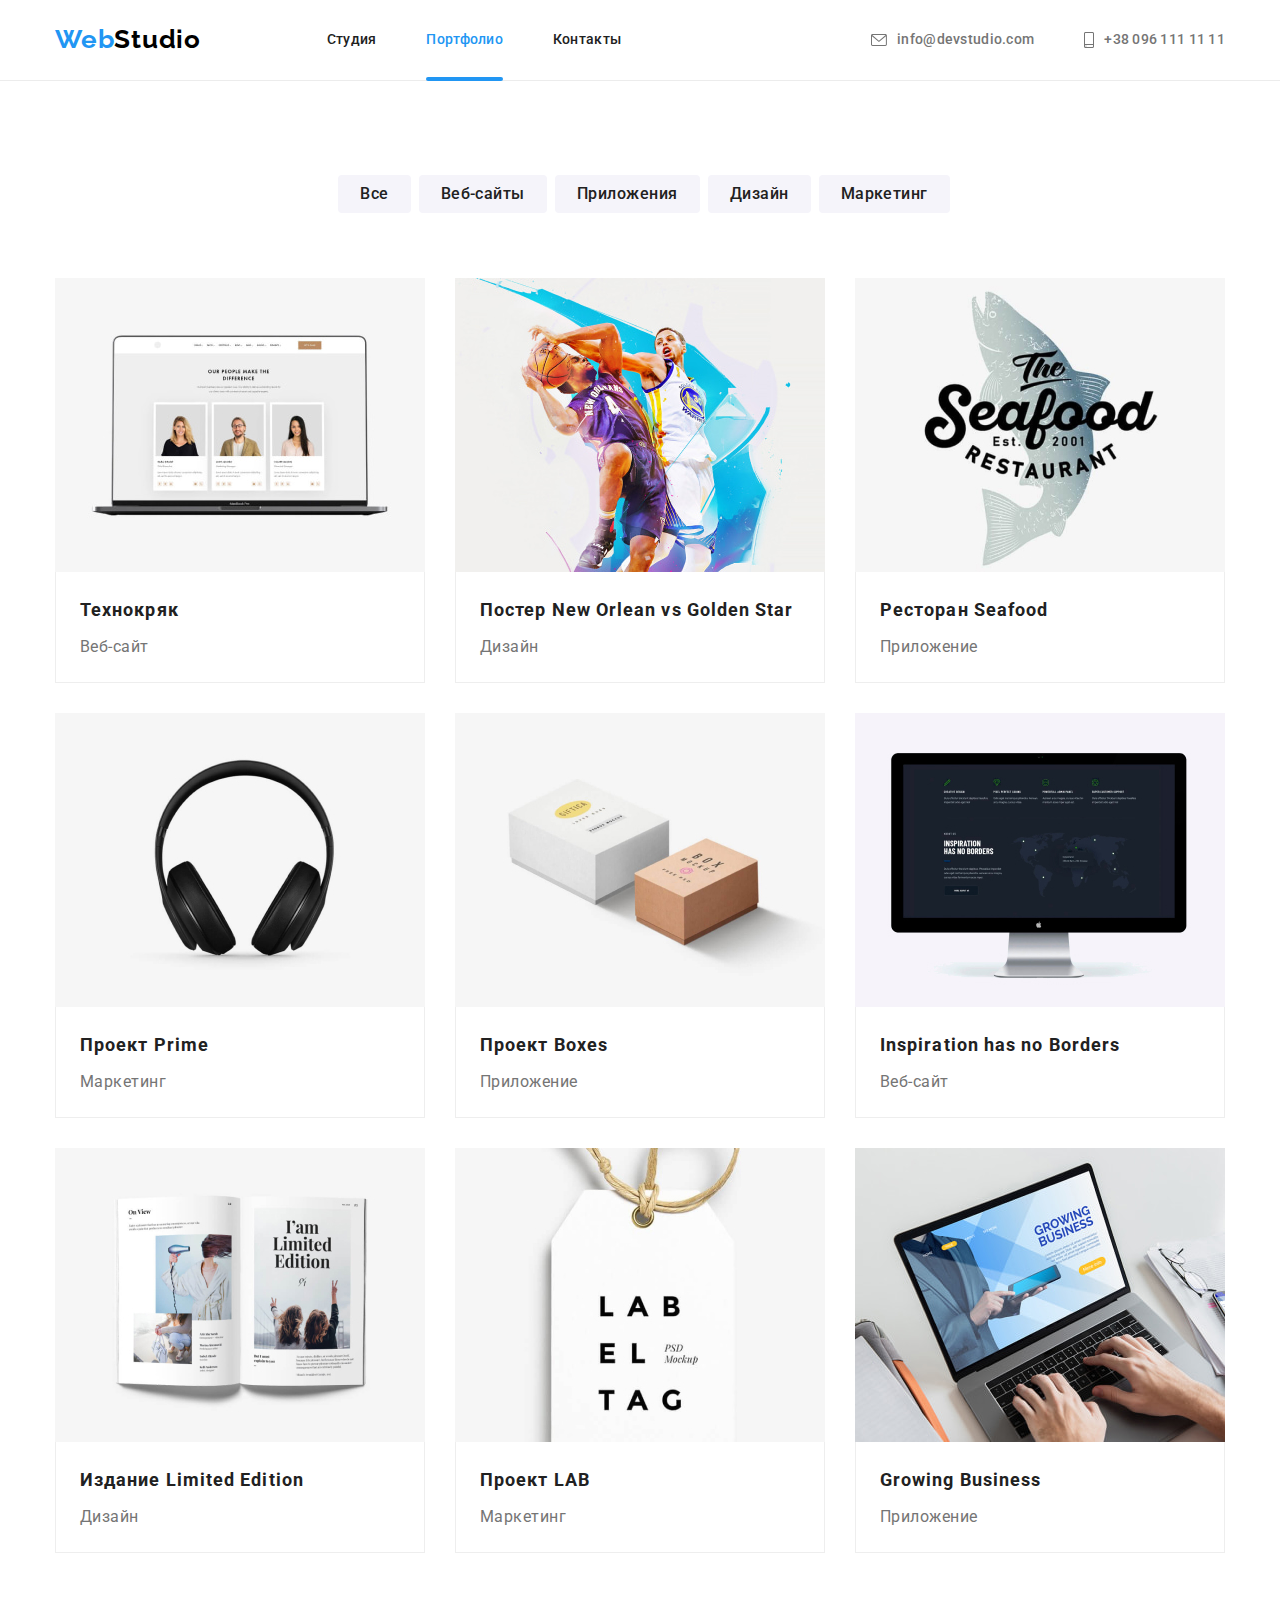
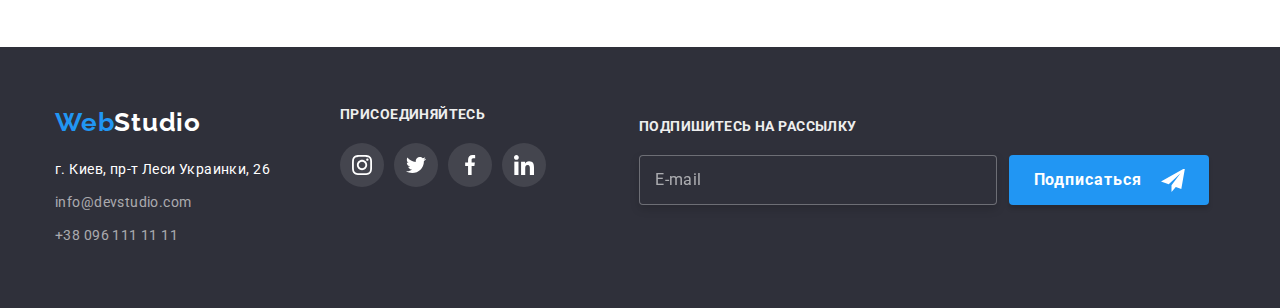
==== portfolio.html @ 9b008ce6 "header" ====
<!DOCTYPE html>
<html lang="ru">
<head>
    <meta charset="UTF-8">
    <meta http-equiv="X-UA-Compatible" content="IE=edge">
    <meta name="viewport" content="width=device-width, initial-scale=1.0">
    <title>Портфолио</title>
    <link href="https://fonts.googleapis.com/css2?family=Raleway:wght@700&family=Roboto:wght@400;500;700;900&display=swap" 
    rel="stylesheet">
    <link rel="stylesheet" href="https://cdnjs.cloudflare.com/ajax/libs/modern-normalize/1.1.0/modern-normalize.min.css">
    <link rel="stylesheet" href="./sass/main.min.css">
</head>
<body>
                                <!-- навигация -->

    <header class="header">
        <div class="container header__container">
            <a href="#" class="logo logo--header"><span class="logo__web">Web</span>Studio</a>
            <div class="menu-mobile-container" id="menu-mobile" data-menu>    
                <nav>
                    <ul class="nav">
                        <li class="nav__item"><a class="nav__link" href="index.html" >Студия</a></li>
                        <li class="nav__item"><a class="nav__link nav__link--current" href="portfolio.html" >Портфолио</a></li>
                        <li class="nav__item"><a class="nav__link" href="#" >Контакты</a></li>
                    </ul>
                </nav>
                <ul class="contacts">
                    <li class="contacts__item">
                        <a class="contacts__link menu-tel" href="tel:+380961111111">
                        <svg class="contacts__icon" width=10px height="16px">
                            <use href="./images/icons/icons.svg#icon-phone">
                            </use>
                        </svg>
                        +38 096 111 11 11</a></li>

                    <li class="contacts__item">
                        <a class="contacts__link menu-email" href="mailto:info@devstudio.com">
                            <svg class="contacts__icon" width=16px height="12px">
                                <use href="./images/icons/icons.svg#icon-mail">
                                </use>
                            </svg>
                            info@devstudio.com 
                        </a></li>
                </ul>
                <ul class="soc-mobile">
                    <li class="soc-mobile_item"> <a class="soc-mobile_link" href="#">Instagram</a> </li>
                    <li class="soc-mobile_item"> <a class="soc-mobile_link" href="#">Twitter</a> </li>
                    <li class="soc-mobile_item"> <a class="soc-mobile_link" href="#">Facebook</a> </li>
                    <li class="soc-mobile_item"> <a class="soc-mobile_link" href="#">LinkedIn</a> </li>
                </ul>
                
                
                
            </div>

                <button class="btn-menu-mobile" 
                    type="button"
                    aria-controls="menu-mobile"
                    aria-expanded="false"  
                    data-menu-button>

                    <svg width="40px" height="40px" 
                    aria-label="Переключатель мобильного меню"
                    >
                        <use class="icon-menu-mobile" href="./images/icons/icons.svg#icon-menu-mobile"></use>
                        <use class="icon-close-mobile" href="./images/icons/icons.svg#icon-close-mobile"></use>

                    </svg>
                </button>
        </div>
    </header>
                                                        
    <main>
                            <!-- Кнопки фильтра -->

        <section class="section section--gallery">
            <div class="container order__container">
                <h1 class="visually-hidden">Фильтр</h1>
                <ul class="filtr">
                    <li class="filtr__item"><button type="button" class="filtr__btn">Все</button></li>
                    <li class="filtr__item"><button type="button" class="filtr__btn">Веб-сайты</button></li>
                    <li class="filtr__item"><button type="button" class="filtr__btn">Приложения</button></li>
                    <li class="filtr__item"><button type="button" class="filtr__btn">Дизайн</button></li>
                    <li class="filtr__item"><button type="button" class="filtr__btn">Маркетинг</button></li>
                </ul>

                            <!-- Секция Портфолио -->

                <ul class="gallery">
                    <li class="gallery__item">

                        <a href="#" class="gallery__link">
                        <div class="gallery__overlay">
                            <p class="overlay__text" >Ресурс предлагает комплексные предложения с разным уровнем функционала и сервисов. Все это позволит посетителю получить исчерпывающие сведения о компании или частном лице.</p>

                            <img  class="img" src="./images/portfolio/imgp1.jpg" alt="Экран ноутбука" 
                                width="370" 
                                height="300">
                        </div>

                            <div class="gallery__border">
                                <h2 class="gallery__title">Технокряк</h2> 
                                <p class="gallery__text">Веб-сайт</p>
                            </div>
                        </a>
                    </li>
                    <li class="gallery__item">

                        <a href="#" class="gallery__link">
                        <div class="gallery__overlay">
                            <p class="overlay__text">Ресурс предлагает комплексные предложения с разным уровнем функционала и сервисов. Все это позволит посетителю получить исчерпывающие сведения о компании или частном лице.</p>
                            <img class="img" src="./images/portfolio/imgp2.jpg" alt="Баскетболисты" 
                                width="370" 
                                height="300">
                        </div>

                            <div class="gallery__border">
                                <h2 class="gallery__title">Постер New Orlean vs Golden Star</h2> 
                                <p class="gallery__text">Дизайн</p>
                            </div>
                        </a>
                    </li>
                    <li class="gallery__item">

                        <a href="#" class="gallery__link">
                        <div class="gallery__overlay">
                            <p class="overlay__text">Ресурс предлагает комплексные предложения с разным уровнем функционала и сервисов. Все это позволит посетителю получить исчерпывающие сведения о компании или частном лице.</p>

                            <img class="img" src="./images/portfolio/imgp3.jpg" alt="Логотип ресторана Seafood" 
                                width="370" 
                                height="300">
                        </div>

                            <div class="gallery__border">
                                <h2 class="gallery__title">Ресторан Seafood</h2> 
                                <p class="gallery__text">Приложение</p>
                            </div>
                        </a>
                    </li>
                    <li class="gallery__item">

                        <a href="#" class="gallery__link">
                        <div class="gallery__overlay">
                            <p class="overlay__text">Ресурс предлагает комплексные предложения с разным уровнем функционала и сервисов. Все это позволит посетителю получить исчерпывающие сведения о компании или частном лице.</p>

                            <img class="img" src="./images/portfolio/imgp4.jpg" alt="Безпроводные наушники"
                                width="370" 
                                height="300">
                        </div>

                            <div class="gallery__border">
                                <h2 class="gallery__title">Проект Prime</h2> 
                                <p class="gallery__text">Маркетинг</p>
                            </div>
                        </a>
                    </li>
                    <li class="gallery__item">

                        <a href="#" class="gallery__link">
                        <div class="gallery__overlay">
                            <p class="overlay__text">Ресурс предлагает комплексные предложения с разным уровнем функционала и сервисов. Все это позволит посетителю получить исчерпывающие сведения о компании или частном лице.</p>

                            <img class="img" src="./images/portfolio/imgp5.jpg" alt="Две коробки" 
                                width="370" 
                                height="300">
                        </div>

                            <div class="gallery__border">
                                <h2 class="gallery__title">Проект Boxes</h2> 
                                <p class="gallery__text">Приложение</p>
                            </div>
                        </a>
                    </li>
                    <li class="gallery__item">                        

                        <a href="#" class="gallery__link">
                        <div class="gallery__overlay">
                            <p class="overlay__text">Ресурс предлагает комплексные предложения с разным уровнем функционала и сервисов. Все это позволит посетителю получить исчерпывающие сведения о компании или частном лице.</p>

                            <img class="img" src="./images/portfolio/imgp6.jpg" alt="Екран компьютера"
                                width="370"
                                height="300">
                        </div>

                            <div class="gallery__border">
                                <h2 class="gallery__title">Inspiration has no Borders</h2> 
                                <p class="gallery__text">Веб-сайт</p>
                            </div>
                        </a>
                    </li>
                    <li class="gallery__item">

                        <a href="#" class="gallery__link">
                        <div class="gallery__overlay">
                            <p class="overlay__text">Ресурс предлагает комплексные предложения с разным уровнем функционала и сервисов. Все это позволит посетителю получить исчерпывающие сведения о компании или частном лице.</p>

                            <img class="img" src="./images/portfolio/imgp7.jpg" alt="Развернутая книга" 
                                width="370" 
                                height="300">
                        </div>

                            <div class="gallery__border">
                                <h2 class="gallery__title">Издание Limited Edition</h2> 
                                <p class="gallery__text">Дизайн</p>
                            </div>
                        </a>
                    </li>
                    <li class="gallery__item">

                        <a href="#" class="gallery__link">
                        <div class="gallery__overlay">
                            <p class="overlay__text">Ресурс предлагает комплексные предложения с разным уровнем функционала и сервисов. Все это позволит посетителю получить исчерпывающие сведения о компании или частном лице.</p>

                            <img class="img" src="./images/portfolio/imgp8.jpg" alt="Бирка Labletag" 
                                width="370" 
                                height="300">
                            </div>
                       
                            <div class="gallery__border">
                                <h2 class="gallery__title">Проект LAB</h2> 
                                <p class="gallery__text">Маркетинг</p>
                            </div>
                        </a>
                    </li>
                    <li class="gallery__item">

                        <a href="#" class="gallery__link">
                        <div class="gallery__overlay">
                            <p class="overlay__text">Ресурс предлагает комплексные предложения с разным уровнем функционала и сервисов. Все это позволит посетителю получить исчерпывающие сведения о компании или частном лице.</p>

                            <img class="img" src="./images/portfolio/imgp9.jpg" alt="Открытый Ноутбук" 
                                width="370" 
                                height="300">
                        </div>

                            <div class="gallery__border">
                                <h2 class="gallery__title">Growing Business</h2> 
                                <p class="gallery__text">Приложение</p>
                            </div>
                        </a>
                    </li>
                </ul>
            </div>
        </section>
    </main>
                                <!-- Подвал, футер -->
    <footer class="footer">
        <div class="container footer-container">
            <div class="footer__tablet">
                <div class="footer__address">
                    <a class="logo logo--foot" href="#" target="_blank" rel="noopener noreferrer"><span class="logo__web">Web</span>Studio</a>
                        <address class="address">
                            <ul class="address__list">
                                <li class="address__item"><a class="address__map" 
                                    href="https://goo.gl/maps/UUaV6C99xNGQSZhZA" 
                                    target="_blank" 
                                    rel="noopener noreferrer">г. Киев, пр-т Леси Украинки, 26</a></li>
                                <li class="address__item"><a class="address__contacts" href="mailto:info@devstudio.com">info@devstudio.com</a></li>
                                <li class="address__item"><a class="address__contacts" href="tel:+380961111111">+38 096 111 11 11</a></li>
                            </ul>        
                        </address>
                </div>
                <div class="footer__social">
                    <h3 class="social-title">Присоединяйтесь</h3>
                    <ul class="social">
                        <li class="social__item">
                            <a href="" class="social__link social__link--footer">
                                <svg class="social__icon" width="20px" height="20px">
                                    <use href="./images/icons/icons.svg#icon-instagram">  </use>
                                </svg>
                            </a>
                        </li>
                        <li class="social__item">
                            <a href="" class="social__link social__link--footer">
                                <svg class="social__icon" width="20px" height="20px" >
                                    <use href="./images/icons/icons.svg#icon-twitter">  </use>
                                </svg>
                            </a>
                        </li>       
                        <li class="social__item">
                            <a href="" class="social__link social__link--footer">
                                <svg class="social__icon" width="20px" height="20px">
                                    <use href="./images/icons/icons.svg#icon-facebook">  </use>
                                </svg>
                            </a>
                        </li>       
                        <li class="social__item">
                            <a href="" class="social__link social__link--footer">
                                <svg class="social__icon" width="20px" height="20px">
                                    <use href="./images/icons/icons.svg#icon-linkedin">  </use>
                                </svg>
                            </a>
                        </li>       
                    </ul>

                </div>

            </div>
            <div class="footer__subscribe" >
            <h3 class="sb-social social-title">Подпишитесь на рассылку</h3>
            <form name="subscribe" action="#" autocomplete="off">

                <div class="subscribe">

                        <input class="subscribe__input" type="email" name="contact-email" placeholder="E-mail">

                        <button class="button subscribe__button" type="submit" > Подписаться
                            <svg class="icon-send" width="24px" height="24px">
                            <use href="./images/icons/icons.svg#icon-send" ></use>
                        </svg>

                        </button>
                    </div>
            </form>

            </div> 

        </div>
    </footer>
    <script src="./js/mobile-menu.js"></script> 

                                                                                                                                                        

</body>
</html>
---- sass/main.min.css ----
body{background-color:#fff;color:#757575;font-family:"Roboto",sans-serif}.container{margin-left:auto;margin-right:auto;padding-left:15px;padding-right:15px}@media screen and (min-width: 480px){.container{width:480px}}@media screen and (min-width: 768px){.container{width:768px}}@media screen and (min-width: 1200px){.container{width:1200px}}.section{padding:94px 0}.section--no-padding-top{padding-top:0}@media screen and (max-width: 1200px){.section--no-padding-top{display:none}}.section--team-background{background-color:#f5f4fa;padding:60px 0}.section--clients{padding:60px 0}@media screen and (min-width: 1200px){.section--clients{padding:94px 0}}.section--gallery{padding:60px 0}@media screen and (min-width: 1200px){.section--gallery{padding:94px 0}}ul{list-style:none;margin:0;padding:0}h1,h2,h3,p{padding:0;margin:0}img{display:block;width:100%;height:auto}.section__title{font-weight:700;font-size:36px;line-height:1.17;text-align:center;letter-spacing:.03em;color:#212121;margin-bottom:50px}.visually-hidden{position:absolute;width:1px;height:1px;margin:-1px;border:0;padding:0;white-space:nowrap;-webkit-clip-path:inset(100%);clip-path:inset(100%);clip:rect(0 0 0 0);overflow:hidden}.logo{color:#000;font-family:"Raleway";font-weight:700;font-size:26px;line-height:1.2;letter-spacing:.03em;text-decoration:none;transition:color 250ms cubic-bezier(0.4, 0, 0.2, 1)}.logo:hover,.logo:focus{color:#2196f3}.logo__web{color:#2196f3}.logo--foot{color:#fff}@media screen and (min-width: 1200px){.logo--header{margin-right:93px}}.button{font-family:inherit;font-weight:700;font-size:16px;line-height:1.88;letter-spacing:.06em;border:rgba(0,0,0,0);border-radius:4px;width:200px;height:50px;box-shadow:0px 4px 4px rgba(0,0,0,.15);color:#fff;background-color:#2196f3;cursor:pointer}.button:hover,.button:focus{background-color:#188ce8}.form__button{display:block;margin:0 auto}.subscribe__button{display:flex;align-items:center;justify-content:space-evenly;margin:auto}@media screen and (min-width: 1200px){.subscribe__button{margin-left:12px}}.order__button{transition:background-color 250ms cubic-bezier(0.4, 0, 0.2, 1)}.btn-menu-mobile{display:inline-flex;margin:0;padding:0;background-color:rgba(0,0,0,0);border:none}@media screen and (min-width: 768px){.btn-menu-mobile{display:none}}.btn-menu-mobile:hover,.btn-menu-mobile:focus{fill:#2196f3}.btn-menu-mobile .icon-close-mobile{display:none}.btn-menu-mobile.is-open .icon-close-mobile{display:block}.btn-menu-mobile.is-open .icon-menu-mobile{display:none}.social{display:flex;justify-content:center}.social__item{width:44px;height:44px}.social__item:not(:last-child){margin-right:10px}.social__link{display:flex;justify-content:center;align-items:center;width:100%;height:100%;border-radius:50%;background:rgba(255,255,255,.1);color:#afb1b8}.social__link:hover,.social__link:focus{background-color:#2196f3;color:#fff}.social__link--team{transition:background-color 250ms cubic-bezier(0.4, 0, 0.2, 1),color 250ms cubic-bezier(0.4, 0, 0.2, 1)}.social__icon--team{fill:currentColor}.social-title{font-weight:700;font-size:14px;line-height:1.1;letter-spacing:.03em;text-transform:uppercase;color:#eee;margin-bottom:20px}@media screen and (min-width: 1200px){.social-title{text-align:start}}.footer__social{margin-bottom:60px}@media screen and (min-width: 1200px){.footer__social{margin-right:93px;margin-bottom:0}}.social__link--footer{fill:#fff;transition:background-color 250ms cubic-bezier(0.4, 0, 0.2, 1)}@media screen and (min-width: 1200px){.sb-social{text-align:start}}.header{border-bottom-width:1px;border-bottom-style:solid;border-bottom-color:#ececec}.header__container{position:relative;display:flex;align-items:center;justify-content:space-between;height:60px}@media screen and (min-width: 480px){.header__container{height:60px;width:480px}}@media screen and (min-width: 768px){.header__container{height:80px;width:768px}}@media screen and (min-width: 1200px){.header__container{height:80px;width:1200px}}.nav{display:block}@media screen and (max-width: 767px){.nav{margin-bottom:302px}}@media screen and (min-width: 768px){.nav{display:flex}}.nav__link{font-weight:500;font-size:40px;line-height:47px;letter-spacing:.02em;text-decoration:none;color:#212121;display:block;transition:color 250ms cubic-bezier(0.4, 0, 0.2, 1);padding-top:16px;padding-bottom:16px}@media screen and (min-width: 768px){.nav__link{font-size:14px;line-height:1.1;position:relative}}.nav__link:hover,.nav__link:focus{color:#2196f3}@media screen and (min-width: 768px){.nav__item:not(:first-child){margin-left:50px}}.nav__link--current{color:#2196f3}.nav__link--current::after{content:"";display:block;width:100%;height:4px;border-radius:2px;background-color:#2196f3;position:absolute;left:0;bottom:-17px}@media screen and (max-width: 767px){.nav__link--current::after{display:none}}@media screen and (min-width: 768px){.contacts{margin-left:84px}}@media screen and (min-width: 1200px){.contacts{display:flex;flex-direction:row-reverse;margin-left:250px}}.menu-tel{font-size:34px;line-height:40px;letter-spacing:.02em;text-decoration:none;color:#2196f3}@media screen and (min-width: 768px){.menu-tel{font-weight:500;font-size:14px;line-height:1.1;letter-spacing:.02em;color:#757575}}.menu-email{font-weight:500;font-size:24px;line-height:1.1;letter-spacing:.02em;color:#757575;text-decoration:none}@media screen and (min-width: 768px){.menu-email{font-size:14px}}.contacts__link{transition:color 250ms cubic-bezier(0.4, 0, 0.2, 1)}.contacts__link:hover,.contacts__link:focus{color:#2196f3}@media screen and (min-width: 768px)and (max-width: 1199px){.contacts__link{display:flex;align-items:center}}@media screen and (min-width: 1200px){.contacts__link{display:flex;align-items:center;padding-top:32px;padding-bottom:32px}}.contacts__icon{display:none}@media screen and (min-width: 768px){.contacts__icon{display:block;margin-right:10px;fill:currentColor}}@media screen and (min-width: 1200px){.contacts__item+.contacts__item{margin-right:50px}}.contacts__item:not(:first-child){margin-top:32px}@media screen and (min-width: 768px)and (max-width: 1199px){.contacts__item:not(:first-child){margin-top:10px}}@media screen and (min-width: 1200px){.contacts__item:not(:first-child){margin-top:0}}.menu-mobile-container{z-index:100}@media screen and (min-width: 768px){.menu-mobile-container{display:flex;align-items:center}}@media screen and (max-width: 767px){.menu-mobile-container{display:none;position:absolute;left:0;top:60px;width:100%;height:796px;background-color:#fff;padding:20px;font-size:20px}}.menu-mobile-container.is-open{display:block}@media screen and (min-width: 768px){.menu-mobile-container.is-open{display:flex}}.soc-mobile{display:flex;align-items:center;justify-content:center;margin-top:64px}@media screen and (min-width: 768px){.soc-mobile{display:none}}.soc-mobile_link{font-size:18px;line-height:1.22;letter-spacing:.02em;text-decoration:none;color:#2196f3}.soc-mobile_item:not(:last-child){border-right:1px solid rgba(33,33,33,.2)}.soc-mobile_item{padding:0 5px}.order{max-width:1600px;margin:0 auto;padding-top:118px;padding-bottom:198px;background-color:#c4c4c4;background-image:linear-gradient(to top, rgba(47, 48, 58, 0.4), rgba(47, 48, 58, 0.4)),url(../images/index/bgimage.jpg);background-repeat:no-repeat;background-size:cover;background-position:center;text-align:center}@media screen and (min-width: 768px){.order{width:768px;padding-top:200px;padding-bottom:280px}}@media screen and (min-width: 1200px){.order{width:1200px}}.order .order__title{font-weight:900;font-size:44px;line-height:1.36;letter-spacing:.06em;text-transform:uppercase;color:#fff;margin-bottom:30px}.properties__title{font-weight:700;font-size:14px;line-height:1.1;letter-spacing:.03em;text-transform:uppercase;color:#212121}@media screen and (max-width: 767px){.properties__title{text-align:center}}.properties__text{font-size:14px;line-height:1.71;letter-spacing:.03em;color:#757575;margin-bottom:0px;margin-top:10px}@media screen and (min-width: 768px){.properties{display:flex;flex-wrap:wrap;margin:-15px}}@media screen and (min-width: 1200px){.properties{flex-wrap:nowrap}}@media screen and (max-width: 767px){.properties__item{margin-bottom:30px}}@media screen and (min-width: 768px)and (max-width: 1199px){.properties__item{width:calc((100% - 60px)/2);margin:15px}}@media screen and (min-width: 1200px){.properties__item:not(:last-child){margin-right:30px}}.properties__box{height:120px;background-color:#f5f4fa;margin-bottom:30px;display:flex;align-items:center;justify-content:center}.work{display:flex}.work__text{font-weight:700;font-size:14px;line-height:1.1;letter-spacing:.03em;text-transform:uppercase;position:absolute;left:0;bottom:0;color:#fff;display:flex;width:370px;height:70px;justify-content:center;align-items:center;background:rgba(47,48,58,.8)}.work__item{position:relative;transition:transform 250ms cubic-bezier(0.4, 0, 0.2, 1)}.work__item:not(:last-child){margin-right:30px}.work__item:hover{transform:scale(1.1)}.our-team{text-align:center}@media screen and (min-width: 768px){.our-team{display:flex;justify-content:space-between;flex-wrap:wrap;margin:-15px}}@media screen and (min-width: 1200px){.our-team{flex-wrap:nowrap}}.our-team__item{width:270px;margin-left:auto;margin-right:auto;box-shadow:0px 1px 3px rgba(0,0,0,.12),0px 1px 1px rgba(0,0,0,.14),0px 2px 1px rgba(0,0,0,.2);background-color:#fff}@media screen and (max-width: 767px){.our-team__item{margin-bottom:30px}}@media screen and (min-width: 768px)and (max-width: 1199px){.our-team__item{width:calc((100% - 60px)/2);margin:15px}}.our-team__post{padding-top:30px;padding-bottom:24px}@media screen and (min-width: 1200px){.our-team__post{padding-top:30px;padding-bottom:30px}}.our-team__title{font-weight:500;font-size:16px;line-height:1.2;letter-spacing:.03em;color:#212121;margin-bottom:10px}.our-team__text{font-size:16px;line-height:1.2;letter-spacing:.03em;color:#757575;margin-bottom:16px}.clients{justify-content:center}@media screen and (max-width: 767px){.clients{display:flex;flex-wrap:wrap;margin:-15px}}@media screen and (min-width: 768px)and (max-width: 1199px){.clients{display:flex;flex-wrap:wrap;margin:-15px}}@media screen and (min-width: 1200px){.clients{display:flex;flex-wrap:wrap}}.clients__item{width:170px;height:92px}@media screen and (min-width: 1200px){.clients__item:not(:last-child){margin-right:30px}}@media screen and (max-width: 767px){.clients__item{width:calc((100% - 60px)/2);margin:15px}}@media screen and (min-width: 768px)and (max-width: 1199px){.clients__item{width:calc((100% - 90px)/3);margin:15px}}.clients__link{display:flex;justify-content:center;align-items:center;width:100%;height:100%;border:1px solid #afb1b8;border-radius:4px;color:#afb1b8;transition:color 250ms cubic-bezier(0.4, 0, 0.2, 1),transform 250ms cubic-bezier(0.4, 0, 0.2, 1)}.clients__link:hover,.clients__link:focus{border-color:#2196f3;color:#2196f3;transform:scale(1.1)}.clients__icon{width:106px;height:60px;fill:currentColor}.filtr{display:flex;flex-wrap:wrap;margin-bottom:40px;justify-content:center}@media screen and (min-width: 1200px){.filtr{justify-content:center;margin-bottom:50px;flex-wrap:nowrap}}.filtr .filtr__item{margin-left:8px;margin-bottom:15px}.filtr .filtr__btn{font-family:inherit;font-weight:500;font-size:16px;line-height:1.62;text-align:center;letter-spacing:.03em;color:#212121;cursor:pointer;background:#f5f4fa;border:#f5f4fa;height:38px;border-radius:4px;padding:6px 22px;transition:background-color 250ms cubic-bezier(0.4, 0, 0.2, 1),box-shadow 250ms cubic-bezier(0.4, 0, 0.2, 1),transform 250ms cubic-bezier(0.4, 0, 0.2, 1),color 250ms cubic-bezier(0.4, 0, 0.2, 1)}.filtr .filtr__btn:hover,.filtr .filtr__btn:focus{background-color:#2196f3;color:#fff;box-shadow:0px 3px 1px rgba(0,0,0,.1),0px 1px 2px rgba(0,0,0,.08),0px 2px 2px rgba(0,0,0,.12);outline:none;transform:scale(1.1)}@media screen and (min-width: 768px){.gallery{display:flex;flex-wrap:wrap}}@media screen and (min-width: 1200px){.gallery{display:flex;flex-wrap:wrap}}.gallery .gallery__item{margin-right:30px;margin-bottom:30px}@media screen and (min-width: 768px)and (max-width: 1199px){.gallery .gallery__item{width:calc((100% - 60px)/2)}}@media screen and (min-width: 768px)and (max-width: 1199px){.gallery .gallery__item:last-child{margin-bottom:0}}@media screen and (min-width: 1200px){.gallery .gallery__item:nth-child(3n){margin-right:0}}@media screen and (min-width: 1200px){.gallery .gallery__item:nth-last-child(-n+3){margin-bottom:0}}.gallery .gallery__link{display:inline-block;text-decoration:none;transition:box-shadow 250ms cubic-bezier(0.4, 0, 0.2, 1)}.gallery .gallery__link:hover,.gallery .gallery__link:focus{box-shadow:0px 1px 1px rgba(0,0,0,.12),0px 4px 4px rgba(0,0,0,.06),1px 4px 6px rgba(0,0,0,.16)}.gallery .gallery__overlay{position:relative;overflow:hidden}.gallery .gallery__title{font-weight:700;font-size:18px;line-height:2;letter-spacing:.06em;color:#212121}.gallery .gallery__text{font-size:16px;line-height:1.88;letter-spacing:.03em;color:#757575;margin-top:4px}.gallery .gallery__border{padding:20px 24px;border-right-width:1px;border-right-style:solid;border-right-color:#eee;border-bottom-width:1px;border-bottom-style:solid;border-bottom-color:#eee;border-left-width:1px;border-left-style:solid;border-left-color:#eee}.overlay__text{color:#fff;font-size:18px;line-height:1.56;letter-spacing:.03em;padding:63px 24px;position:absolute;background-color:rgba(33,150,243,.9);transform:translateY(100%);transition:transform 250ms linear}.gallery__link:hover .overlay__text,.gallery__link:focus .overlay__text{transform:translateY(0)}.footer{background-color:#2f303a;padding-top:60px;padding-bottom:60px}.footer .footer__address{margin-bottom:60px}@media screen and (min-width: 768px){.footer .footer__address{margin-right:165px;text-align:start}}@media screen and (min-width: 1200px){.footer .footer__address{margin-right:70px;margin-bottom:0}}.footer-container{text-align:center}@media screen and (min-width: 1200px){.footer-container{display:flex;align-items:baseline}}@media screen and (min-width: 768px){.footer__tablet{display:flex}}.address{margin-top:20px;padding-bottom:0}.address .address__item:not(:last-child){margin-bottom:9px}.address .address__map{font-style:normal;font-size:14px;line-height:1.71;letter-spacing:.03em;color:#fff;text-decoration:none;transition:color 250ms cubic-bezier(0.4, 0, 0.2, 1)}.address .address__map:hover,.address .address__map:focus{color:#2196f3}.address .address__contacts{font-style:normal;font-size:14px;line-height:1.71;letter-spacing:.03em;color:rgba(255,255,255,.6);text-decoration:none;transition:color 250ms cubic-bezier(0.4, 0, 0.2, 1)}.address .address__contacts:hover,.address .address__contacts:focus{color:#2196f3}.backdrop{position:fixed;z-index:100;top:0;left:0;width:100%;height:100%;background-color:rgba(0,0,0,.2);opacity:1;transition:opacity 250ms cubic-bezier(0.4, 0, 0.2, 1)}.backdrop.is-hidden{opacity:0;pointer-events:none}.modal{position:relative;top:50%;left:50%;transform:scale(1) translate(-50%, -50%);width:430px;height:609px;background:#fff;box-shadow:0px 1px 3px rgba(0,0,0,.12),0px 1px 1px rgba(0,0,0,.14),0px 2px 1px rgba(0,0,0,.2);border-radius:4px}@media screen and (min-width: 1200px){.modal{width:528px;height:581px}}.backdrop.is-hidden .modal{transform:scale(1.1) translate(-50%, -50%)}.button-close{width:30px;height:30px;position:absolute;top:8px;right:8px;padding:0;background:#fff;border:1px solid rgba(0,0,0,.1);border-radius:50%;transform:scale(1);transition:transform 250ms cubic-bezier(0.4, 0, 0.2, 1)}.button-close:hover{transform:scale(1.1);cursor:pointer}.icon-close{display:block;margin:0 auto;transition:fill 250ms cubic-bezier(0.4, 0, 0.2, 1)}.icon-close:hover{fill:#2196f3}.form{padding:40px}.form .form__title{font-weight:700;font-size:20px;line-height:1.15;text-align:center;margin-bottom:12px;color:#212121}.form .form__field{margin-bottom:10px;position:relative}.form .form__lable{font-size:12px;line-height:1.17;letter-spacing:.01em;margin-bottom:4px}.form .form__input{width:100%;height:40px;border:1px solid rgba(33,33,33,.2);box-sizing:border-box;border-radius:4px;font-size:inherit;padding:12px;padding-left:42px;outline:none;transition:border-color 250ms cubic-bezier(0.4, 0, 0.2, 1)}.form .form__input:focus+.form__icon{fill:#2196f3}.form .form__input:focus{border-color:#2196f3}.form .form__input::-moz-placeholder{font-size:14px;line-height:1.14;letter-spacing:.01em;color:rgba(117,117,117,.5)}.form .form__input:-ms-input-placeholder{font-size:14px;line-height:1.14;letter-spacing:.01em;color:rgba(117,117,117,.5)}.form .form__input::placeholder{font-size:14px;line-height:1.14;letter-spacing:.01em;color:rgba(117,117,117,.5)}.form .form__icon{position:absolute;top:30px;left:12px;fill:#212121;transition:fill 250ms cubic-bezier(0.4, 0, 0.2, 1)}.form .form__textarea{height:120px;padding:12px 16px;resize:none}.checkbox{display:flex;z-index:200;align-items:center;/* justify-content:center; */font-size:12px;line-height:1.71;color:#757575;margin-bottom:30px;margin-top:20px}@media screen and (min-width: 1200px){.checkbox{font-size:14px}}.checkbox .checkbox__icon{display:block;width:16px;height:15px;border:2px solid #212121;border-radius:2px;transition:border-color 250ms cubic-bezier(0.4, 0, 0.2, 1),background-color 250ms cubic-bezier(0.4, 0, 0.2, 1);margin-right:8px}.checkbox .checkbox__contract{margin-left:2px;color:#2196f3}.checkbox__input:checked+.checkbox__icon{background-color:#2196f3;background-image:url(../images/icons/check.svg);background-size:contain;background-repeat:no-repeat;background-position:center;border-color:#2196f3}@media screen and (min-width: 1200px){.subscribe{display:flex;justify-content:center}}.subscribe .subscribe__input{width:100%;height:50px;padding-left:15px;border:1px solid rgba(255,255,255,.3);filter:drop-shadow(0px 4px 4px rgba(0, 0, 0, 0.15));border-radius:4px;background-color:#2f303a;color:#fff;margin-bottom:20px;z-index:1}@media screen and (min-width: 768px){.subscribe .subscribe__input{width:450px}}@media screen and (min-width: 1200px){.subscribe .subscribe__input{width:358px;margin-bottom:0}}.subscribe .subscribe__input:focus{color:#fff;background-color:#2f303a}.subscribe .subscribe__input::-moz-placeholder{font-size:16px;line-height:1.25;letter-spacing:.03em;color:rgba(255,255,255,.6)}.subscribe .subscribe__input:-ms-input-placeholder{font-size:16px;line-height:1.25;letter-spacing:.03em;color:rgba(255,255,255,.6)}.subscribe .subscribe__input::placeholder{font-size:16px;line-height:1.25;letter-spacing:.03em;color:rgba(255,255,255,.6)}/*# sourceMappingURL=main.min.css.map */
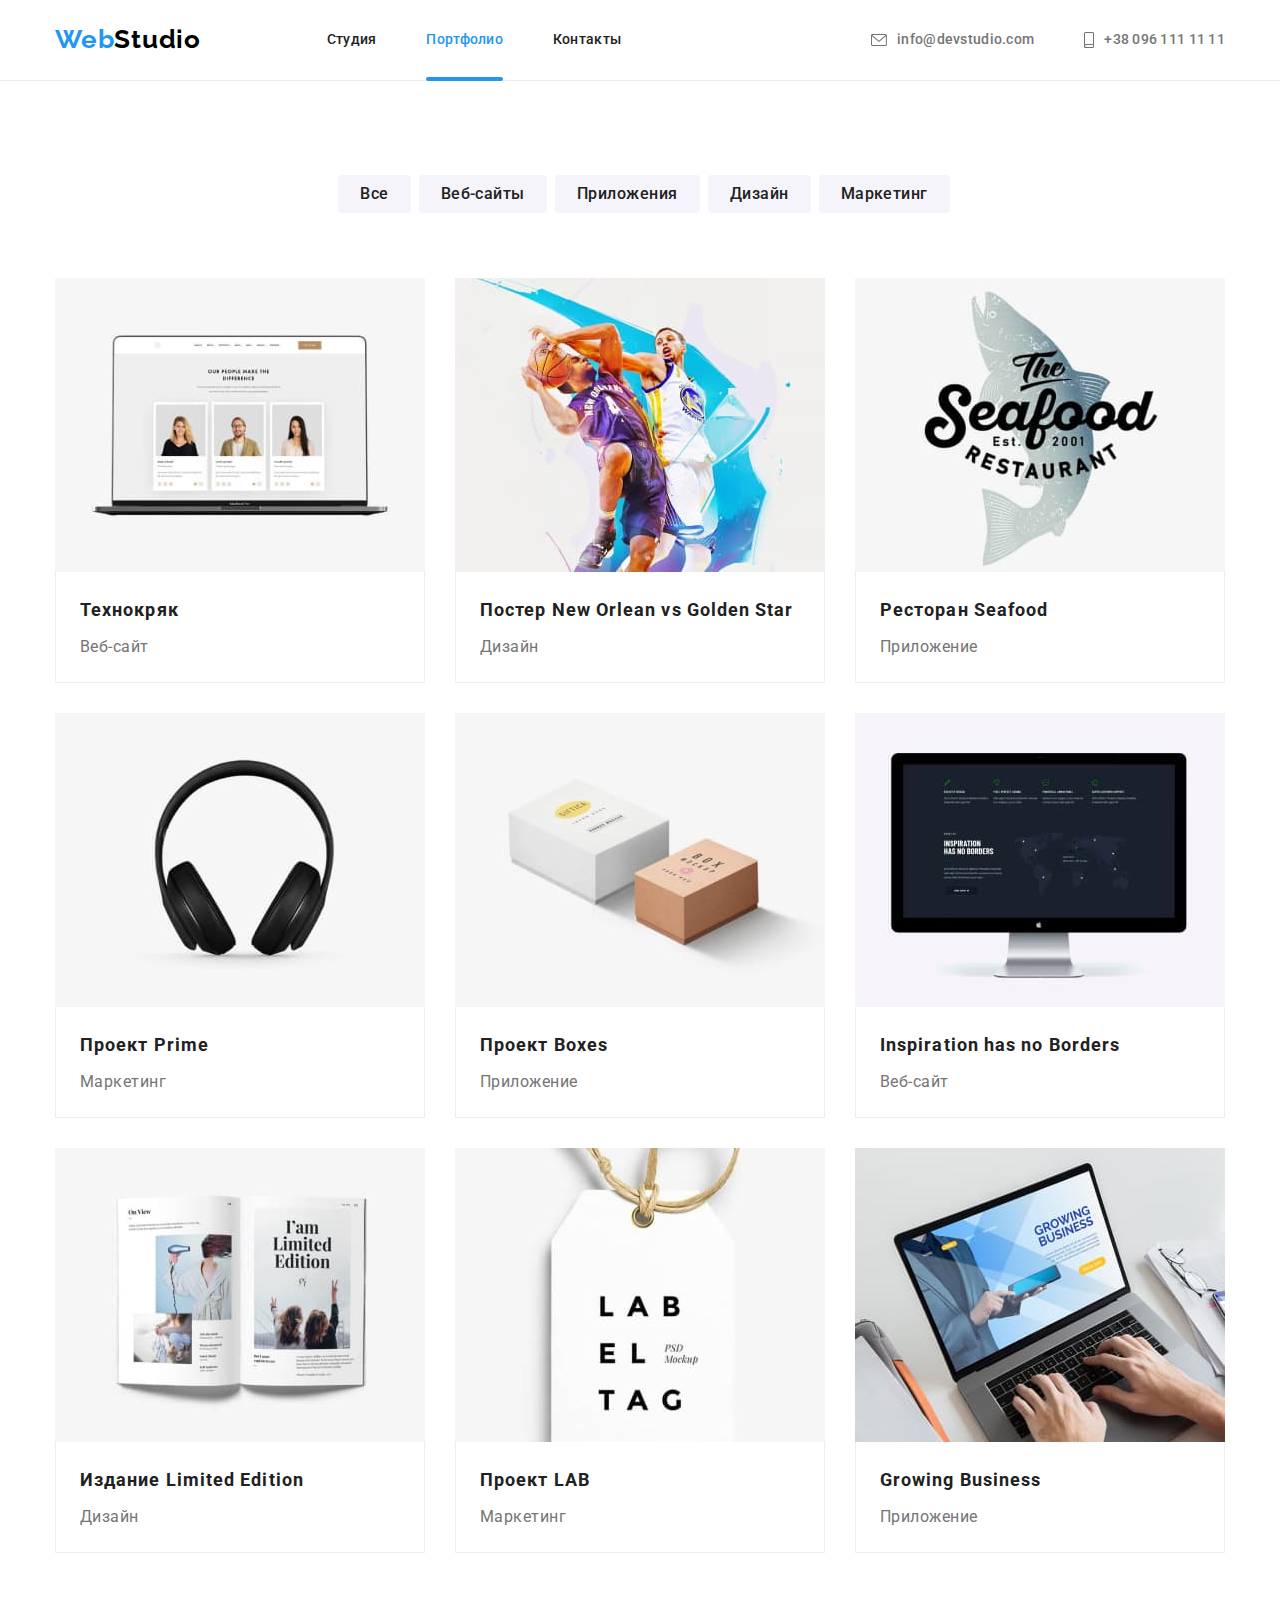
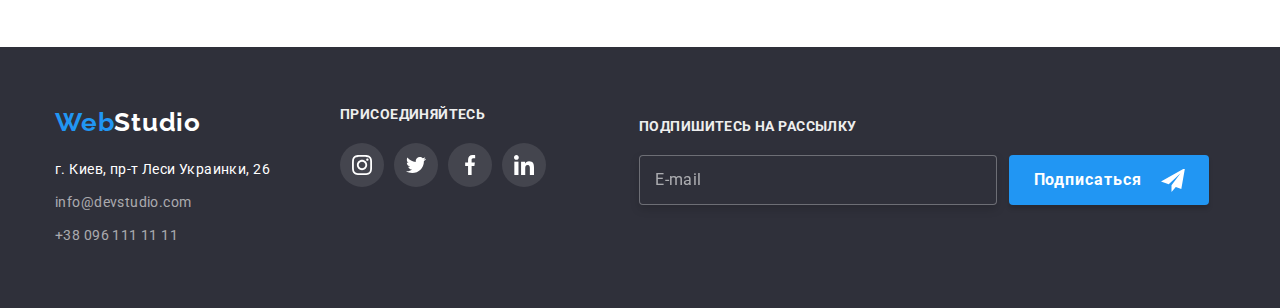
==== commit 33110333: "finall" ====
--- a/portfolio.html
+++ b/portfolio.html
@@ -93,7 +93,12 @@
                         <div class="gallery__overlay">
                             <p class="overlay__text" >Ресурс предлагает комплексные предложения с разным уровнем функционала и сервисов. Все это позволит посетителю получить исчерпывающие сведения о компании или частном лице.</p>
 
-                            <img  class="img" src="./images/portfolio/imgp1.jpg" alt="Экран ноутбука" 
+                            <img  class="img" 
+                            srcset="./images/portfolio/card1.jpg 1x, 
+                            ./images/portfolio/card1@2x.jpg 2x"
+                            src="./images/portfolio/card1.jpg" 
+                                
+                            alt="Экран ноутбука" 
                                 width="370" 
                                 height="300">
                         </div>
@@ -109,7 +114,11 @@
                         <a href="#" class="gallery__link">
                         <div class="gallery__overlay">
                             <p class="overlay__text">Ресурс предлагает комплексные предложения с разным уровнем функционала и сервисов. Все это позволит посетителю получить исчерпывающие сведения о компании или частном лице.</p>
-                            <img class="img" src="./images/portfolio/imgp2.jpg" alt="Баскетболисты" 
+                            <img class="img" 
+                            srcset="./images/portfolio/card2.jpg 1x, 
+                            ./images/portfolio/card2@2x.jpg 2x"
+                            src="./images/portfolio/card2.jpg" 
+                            alt="Баскетболисты" 
                                 width="370" 
                                 height="300">
                         </div>
@@ -126,7 +135,11 @@
                         <div class="gallery__overlay">
                             <p class="overlay__text">Ресурс предлагает комплексные предложения с разным уровнем функционала и сервисов. Все это позволит посетителю получить исчерпывающие сведения о компании или частном лице.</p>
 
-                            <img class="img" src="./images/portfolio/imgp3.jpg" alt="Логотип ресторана Seafood" 
+                            <img class="img" 
+                            srcset="./images/portfolio/card3.jpg 1x, 
+                            ./images/portfolio/card3@2x.jpg 2x"
+                            src="./images/portfolio/card3.jpg" 
+                            alt="Логотип ресторана Seafood" 
                                 width="370" 
                                 height="300">
                         </div>
@@ -143,7 +156,12 @@
                         <div class="gallery__overlay">
                             <p class="overlay__text">Ресурс предлагает комплексные предложения с разным уровнем функционала и сервисов. Все это позволит посетителю получить исчерпывающие сведения о компании или частном лице.</p>
 
-                            <img class="img" src="./images/portfolio/imgp4.jpg" alt="Безпроводные наушники"
+                            <img class="img" 
+                            srcset="./images/portfolio/card4.jpg 1x, 
+                            ./images/portfolio/card4@2x.jpg 2x"
+                            src="./images/portfolio/card4.jpg" 
+
+                            alt="Безпроводные наушники"
                                 width="370" 
                                 height="300">
                         </div>
@@ -160,7 +178,13 @@
                         <div class="gallery__overlay">
                             <p class="overlay__text">Ресурс предлагает комплексные предложения с разным уровнем функционала и сервисов. Все это позволит посетителю получить исчерпывающие сведения о компании или частном лице.</p>
 
-                            <img class="img" src="./images/portfolio/imgp5.jpg" alt="Две коробки" 
+                            <img class="img" 
+                            srcset="./images/portfolio/card5.jpg 1x, 
+                            ./images/portfolio/card5@2x.jpg 2x"
+                            src="./images/portfolio/card5.jpg" 
+
+                            
+                            alt="Две коробки" 
                                 width="370" 
                                 height="300">
                         </div>
@@ -177,7 +201,12 @@
                         <div class="gallery__overlay">
                             <p class="overlay__text">Ресурс предлагает комплексные предложения с разным уровнем функционала и сервисов. Все это позволит посетителю получить исчерпывающие сведения о компании или частном лице.</p>
 
-                            <img class="img" src="./images/portfolio/imgp6.jpg" alt="Екран компьютера"
+                            <img class="img" 
+                            srcset="./images/portfolio/card6.jpg 1x, 
+                            ./images/portfolio/card6@2x.jpg 2x"
+                            src="./images/portfolio/card6.jpg" 
+
+                            alt="Екран компьютера"
                                 width="370"
                                 height="300">
                         </div>
@@ -194,7 +223,13 @@
                         <div class="gallery__overlay">
                             <p class="overlay__text">Ресурс предлагает комплексные предложения с разным уровнем функционала и сервисов. Все это позволит посетителю получить исчерпывающие сведения о компании или частном лице.</p>
 
-                            <img class="img" src="./images/portfolio/imgp7.jpg" alt="Развернутая книга" 
+                            <img class="img" 
+                            srcset="./images/portfolio/card7.jpg 1x, 
+                            ./images/portfolio/card7@2x.jpg 2x"
+                            src="./images/portfolio/card7.jpg" 
+
+                            
+                            alt="Развернутая книга" 
                                 width="370" 
                                 height="300">
                         </div>
@@ -211,7 +246,13 @@
                         <div class="gallery__overlay">
                             <p class="overlay__text">Ресурс предлагает комплексные предложения с разным уровнем функционала и сервисов. Все это позволит посетителю получить исчерпывающие сведения о компании или частном лице.</p>
 
-                            <img class="img" src="./images/portfolio/imgp8.jpg" alt="Бирка Labletag" 
+                            <img class="img" 
+                            srcset="./images/portfolio/card8.jpg 1x, 
+                            ./images/portfolio/card8@2x.jpg 2x"
+                            src="./images/portfolio/card8.jpg" 
+
+                            
+                            alt="Бирка Labletag" 
                                 width="370" 
                                 height="300">
                             </div>
@@ -228,7 +269,13 @@
                         <div class="gallery__overlay">
                             <p class="overlay__text">Ресурс предлагает комплексные предложения с разным уровнем функционала и сервисов. Все это позволит посетителю получить исчерпывающие сведения о компании или частном лице.</p>
 
-                            <img class="img" src="./images/portfolio/imgp9.jpg" alt="Открытый Ноутбук" 
+                            <img class="img" 
+                            srcset="./images/portfolio/card9.jpg 1x, 
+                            ./images/portfolio/card9@2x.jpg 2x"
+                            src="./images/portfolio/card9.jpg" 
+
+                            
+                            alt="Открытый Ноутбук" 
                                 width="370" 
                                 height="300">
                         </div>
--- a/sass/main.min.css
+++ b/sass/main.min.css
@@ -1 +1 @@
-body{background-color:#fff;color:#757575;font-family:"Roboto",sans-serif}.container{margin-left:auto;margin-right:auto;padding-left:15px;padding-right:15px}@media screen and (min-width: 480px){.container{width:480px}}@media screen and (min-width: 768px){.container{width:768px}}@media screen and (min-width: 1200px){.container{width:1200px}}.section{padding:94px 0}.section--no-padding-top{padding-top:0}@media screen and (max-width: 1200px){.section--no-padding-top{display:none}}.section--team-background{background-color:#f5f4fa;padding:60px 0}.section--clients{padding:60px 0}@media screen and (min-width: 1200px){.section--clients{padding:94px 0}}.section--gallery{padding:60px 0}@media screen and (min-width: 1200px){.section--gallery{padding:94px 0}}ul{list-style:none;margin:0;padding:0}h1,h2,h3,p{padding:0;margin:0}img{display:block;width:100%;height:auto}.section__title{font-weight:700;font-size:36px;line-height:1.17;text-align:center;letter-spacing:.03em;color:#212121;margin-bottom:50px}.visually-hidden{position:absolute;width:1px;height:1px;margin:-1px;border:0;padding:0;white-space:nowrap;-webkit-clip-path:inset(100%);clip-path:inset(100%);clip:rect(0 0 0 0);overflow:hidden}.logo{color:#000;font-family:"Raleway";font-weight:700;font-size:26px;line-height:1.2;letter-spacing:.03em;text-decoration:none;transition:color 250ms cubic-bezier(0.4, 0, 0.2, 1)}.logo:hover,.logo:focus{color:#2196f3}.logo__web{color:#2196f3}.logo--foot{color:#fff}@media screen and (min-width: 1200px){.logo--header{margin-right:93px}}.button{font-family:inherit;font-weight:700;font-size:16px;line-height:1.88;letter-spacing:.06em;border:rgba(0,0,0,0);border-radius:4px;width:200px;height:50px;box-shadow:0px 4px 4px rgba(0,0,0,.15);color:#fff;background-color:#2196f3;cursor:pointer}.button:hover,.button:focus{background-color:#188ce8}.form__button{display:block;margin:0 auto}.subscribe__button{display:flex;align-items:center;justify-content:space-evenly;margin:auto}@media screen and (min-width: 1200px){.subscribe__button{margin-left:12px}}.order__button{transition:background-color 250ms cubic-bezier(0.4, 0, 0.2, 1)}.btn-menu-mobile{display:inline-flex;margin:0;padding:0;background-color:rgba(0,0,0,0);border:none}@media screen and (min-width: 768px){.btn-menu-mobile{display:none}}.btn-menu-mobile:hover,.btn-menu-mobile:focus{fill:#2196f3}.btn-menu-mobile .icon-close-mobile{display:none}.btn-menu-mobile.is-open .icon-close-mobile{display:block}.btn-menu-mobile.is-open .icon-menu-mobile{display:none}.social{display:flex;justify-content:center}.social__item{width:44px;height:44px}.social__item:not(:last-child){margin-right:10px}.social__link{display:flex;justify-content:center;align-items:center;width:100%;height:100%;border-radius:50%;background:rgba(255,255,255,.1);color:#afb1b8}.social__link:hover,.social__link:focus{background-color:#2196f3;color:#fff}.social__link--team{transition:background-color 250ms cubic-bezier(0.4, 0, 0.2, 1),color 250ms cubic-bezier(0.4, 0, 0.2, 1)}.social__icon--team{fill:currentColor}.social-title{font-weight:700;font-size:14px;line-height:1.1;letter-spacing:.03em;text-transform:uppercase;color:#eee;margin-bottom:20px}@media screen and (min-width: 1200px){.social-title{text-align:start}}.footer__social{margin-bottom:60px}@media screen and (min-width: 1200px){.footer__social{margin-right:93px;margin-bottom:0}}.social__link--footer{fill:#fff;transition:background-color 250ms cubic-bezier(0.4, 0, 0.2, 1)}@media screen and (min-width: 1200px){.sb-social{text-align:start}}.header{border-bottom-width:1px;border-bottom-style:solid;border-bottom-color:#ececec}.header__container{position:relative;display:flex;align-items:center;justify-content:space-between;height:60px}@media screen and (min-width: 480px){.header__container{height:60px;width:480px}}@media screen and (min-width: 768px){.header__container{height:80px;width:768px}}@media screen and (min-width: 1200px){.header__container{height:80px;width:1200px}}.nav{display:block}@media screen and (max-width: 767px){.nav{margin-bottom:302px}}@media screen and (min-width: 768px){.nav{display:flex}}.nav__link{font-weight:500;font-size:40px;line-height:47px;letter-spacing:.02em;text-decoration:none;color:#212121;display:block;transition:color 250ms cubic-bezier(0.4, 0, 0.2, 1);padding-top:16px;padding-bottom:16px}@media screen and (min-width: 768px){.nav__link{font-size:14px;line-height:1.1;position:relative}}.nav__link:hover,.nav__link:focus{color:#2196f3}@media screen and (min-width: 768px){.nav__item:not(:first-child){margin-left:50px}}.nav__link--current{color:#2196f3}.nav__link--current::after{content:"";display:block;width:100%;height:4px;border-radius:2px;background-color:#2196f3;position:absolute;left:0;bottom:-17px}@media screen and (max-width: 767px){.nav__link--current::after{display:none}}@media screen and (min-width: 768px){.contacts{margin-left:84px}}@media screen and (min-width: 1200px){.contacts{display:flex;flex-direction:row-reverse;margin-left:250px}}.menu-tel{font-size:34px;line-height:40px;letter-spacing:.02em;text-decoration:none;color:#2196f3}@media screen and (min-width: 768px){.menu-tel{font-weight:500;font-size:14px;line-height:1.1;letter-spacing:.02em;color:#757575}}.menu-email{font-weight:500;font-size:24px;line-height:1.1;letter-spacing:.02em;color:#757575;text-decoration:none}@media screen and (min-width: 768px){.menu-email{font-size:14px}}.contacts__link{transition:color 250ms cubic-bezier(0.4, 0, 0.2, 1)}.contacts__link:hover,.contacts__link:focus{color:#2196f3}@media screen and (min-width: 768px)and (max-width: 1199px){.contacts__link{display:flex;align-items:center}}@media screen and (min-width: 1200px){.contacts__link{display:flex;align-items:center;padding-top:32px;padding-bottom:32px}}.contacts__icon{display:none}@media screen and (min-width: 768px){.contacts__icon{display:block;margin-right:10px;fill:currentColor}}@media screen and (min-width: 1200px){.contacts__item+.contacts__item{margin-right:50px}}.contacts__item:not(:first-child){margin-top:32px}@media screen and (min-width: 768px)and (max-width: 1199px){.contacts__item:not(:first-child){margin-top:10px}}@media screen and (min-width: 1200px){.contacts__item:not(:first-child){margin-top:0}}.menu-mobile-container{z-index:100}@media screen and (min-width: 768px){.menu-mobile-container{display:flex;align-items:center}}@media screen and (max-width: 767px){.menu-mobile-container{display:none;position:absolute;left:0;top:60px;width:100%;height:796px;background-color:#fff;padding:20px;font-size:20px}}.menu-mobile-container.is-open{display:block}@media screen and (min-width: 768px){.menu-mobile-container.is-open{display:flex}}.soc-mobile{display:flex;align-items:center;justify-content:center;margin-top:64px}@media screen and (min-width: 768px){.soc-mobile{display:none}}.soc-mobile_link{font-size:18px;line-height:1.22;letter-spacing:.02em;text-decoration:none;color:#2196f3}.soc-mobile_item:not(:last-child){border-right:1px solid rgba(33,33,33,.2)}.soc-mobile_item{padding:0 5px}.order{max-width:1600px;margin:0 auto;padding-top:118px;padding-bottom:198px;background-color:#c4c4c4;background-image:linear-gradient(to top, rgba(47, 48, 58, 0.4), rgba(47, 48, 58, 0.4)),url(../images/index/bgimage.jpg);background-repeat:no-repeat;background-size:cover;background-position:center;text-align:center}@media screen and (min-width: 768px){.order{width:768px;padding-top:200px;padding-bottom:280px}}@media screen and (min-width: 1200px){.order{width:1200px}}.order .order__title{font-weight:900;font-size:44px;line-height:1.36;letter-spacing:.06em;text-transform:uppercase;color:#fff;margin-bottom:30px}.properties__title{font-weight:700;font-size:14px;line-height:1.1;letter-spacing:.03em;text-transform:uppercase;color:#212121}@media screen and (max-width: 767px){.properties__title{text-align:center}}.properties__text{font-size:14px;line-height:1.71;letter-spacing:.03em;color:#757575;margin-bottom:0px;margin-top:10px}@media screen and (min-width: 768px){.properties{display:flex;flex-wrap:wrap;margin:-15px}}@media screen and (min-width: 1200px){.properties{flex-wrap:nowrap}}@media screen and (max-width: 767px){.properties__item{margin-bottom:30px}}@media screen and (min-width: 768px)and (max-width: 1199px){.properties__item{width:calc((100% - 60px)/2);margin:15px}}@media screen and (min-width: 1200px){.properties__item:not(:last-child){margin-right:30px}}.properties__box{height:120px;background-color:#f5f4fa;margin-bottom:30px;display:flex;align-items:center;justify-content:center}.work{display:flex}.work__text{font-weight:700;font-size:14px;line-height:1.1;letter-spacing:.03em;text-transform:uppercase;position:absolute;left:0;bottom:0;color:#fff;display:flex;width:370px;height:70px;justify-content:center;align-items:center;background:rgba(47,48,58,.8)}.work__item{position:relative;transition:transform 250ms cubic-bezier(0.4, 0, 0.2, 1)}.work__item:not(:last-child){margin-right:30px}.work__item:hover{transform:scale(1.1)}.our-team{text-align:center}@media screen and (min-width: 768px){.our-team{display:flex;justify-content:space-between;flex-wrap:wrap;margin:-15px}}@media screen and (min-width: 1200px){.our-team{flex-wrap:nowrap}}.our-team__item{width:270px;margin-left:auto;margin-right:auto;box-shadow:0px 1px 3px rgba(0,0,0,.12),0px 1px 1px rgba(0,0,0,.14),0px 2px 1px rgba(0,0,0,.2);background-color:#fff}@media screen and (max-width: 767px){.our-team__item{margin-bottom:30px}}@media screen and (min-width: 768px)and (max-width: 1199px){.our-team__item{width:calc((100% - 60px)/2);margin:15px}}.our-team__post{padding-top:30px;padding-bottom:24px}@media screen and (min-width: 1200px){.our-team__post{padding-top:30px;padding-bottom:30px}}.our-team__title{font-weight:500;font-size:16px;line-height:1.2;letter-spacing:.03em;color:#212121;margin-bottom:10px}.our-team__text{font-size:16px;line-height:1.2;letter-spacing:.03em;color:#757575;margin-bottom:16px}.clients{justify-content:center}@media screen and (max-width: 767px){.clients{display:flex;flex-wrap:wrap;margin:-15px}}@media screen and (min-width: 768px)and (max-width: 1199px){.clients{display:flex;flex-wrap:wrap;margin:-15px}}@media screen and (min-width: 1200px){.clients{display:flex;flex-wrap:wrap}}.clients__item{width:170px;height:92px}@media screen and (min-width: 1200px){.clients__item:not(:last-child){margin-right:30px}}@media screen and (max-width: 767px){.clients__item{width:calc((100% - 60px)/2);margin:15px}}@media screen and (min-width: 768px)and (max-width: 1199px){.clients__item{width:calc((100% - 90px)/3);margin:15px}}.clients__link{display:flex;justify-content:center;align-items:center;width:100%;height:100%;border:1px solid #afb1b8;border-radius:4px;color:#afb1b8;transition:color 250ms cubic-bezier(0.4, 0, 0.2, 1),transform 250ms cubic-bezier(0.4, 0, 0.2, 1)}.clients__link:hover,.clients__link:focus{border-color:#2196f3;color:#2196f3;transform:scale(1.1)}.clients__icon{width:106px;height:60px;fill:currentColor}.filtr{display:flex;flex-wrap:wrap;margin-bottom:40px;justify-content:center}@media screen and (min-width: 1200px){.filtr{justify-content:center;margin-bottom:50px;flex-wrap:nowrap}}.filtr .filtr__item{margin-left:8px;margin-bottom:15px}.filtr .filtr__btn{font-family:inherit;font-weight:500;font-size:16px;line-height:1.62;text-align:center;letter-spacing:.03em;color:#212121;cursor:pointer;background:#f5f4fa;border:#f5f4fa;height:38px;border-radius:4px;padding:6px 22px;transition:background-color 250ms cubic-bezier(0.4, 0, 0.2, 1),box-shadow 250ms cubic-bezier(0.4, 0, 0.2, 1),transform 250ms cubic-bezier(0.4, 0, 0.2, 1),color 250ms cubic-bezier(0.4, 0, 0.2, 1)}.filtr .filtr__btn:hover,.filtr .filtr__btn:focus{background-color:#2196f3;color:#fff;box-shadow:0px 3px 1px rgba(0,0,0,.1),0px 1px 2px rgba(0,0,0,.08),0px 2px 2px rgba(0,0,0,.12);outline:none;transform:scale(1.1)}@media screen and (min-width: 768px){.gallery{display:flex;flex-wrap:wrap}}@media screen and (min-width: 1200px){.gallery{display:flex;flex-wrap:wrap}}.gallery .gallery__item{margin-right:30px;margin-bottom:30px}@media screen and (min-width: 768px)and (max-width: 1199px){.gallery .gallery__item{width:calc((100% - 60px)/2)}}@media screen and (min-width: 768px)and (max-width: 1199px){.gallery .gallery__item:last-child{margin-bottom:0}}@media screen and (min-width: 1200px){.gallery .gallery__item:nth-child(3n){margin-right:0}}@media screen and (min-width: 1200px){.gallery .gallery__item:nth-last-child(-n+3){margin-bottom:0}}.gallery .gallery__link{display:inline-block;text-decoration:none;transition:box-shadow 250ms cubic-bezier(0.4, 0, 0.2, 1)}.gallery .gallery__link:hover,.gallery .gallery__link:focus{box-shadow:0px 1px 1px rgba(0,0,0,.12),0px 4px 4px rgba(0,0,0,.06),1px 4px 6px rgba(0,0,0,.16)}.gallery .gallery__overlay{position:relative;overflow:hidden}.gallery .gallery__title{font-weight:700;font-size:18px;line-height:2;letter-spacing:.06em;color:#212121}.gallery .gallery__text{font-size:16px;line-height:1.88;letter-spacing:.03em;color:#757575;margin-top:4px}.gallery .gallery__border{padding:20px 24px;border-right-width:1px;border-right-style:solid;border-right-color:#eee;border-bottom-width:1px;border-bottom-style:solid;border-bottom-color:#eee;border-left-width:1px;border-left-style:solid;border-left-color:#eee}.overlay__text{color:#fff;font-size:18px;line-height:1.56;letter-spacing:.03em;padding:63px 24px;position:absolute;background-color:rgba(33,150,243,.9);transform:translateY(100%);transition:transform 250ms linear}.gallery__link:hover .overlay__text,.gallery__link:focus .overlay__text{transform:translateY(0)}.footer{background-color:#2f303a;padding-top:60px;padding-bottom:60px}.footer .footer__address{margin-bottom:60px}@media screen and (min-width: 768px){.footer .footer__address{margin-right:165px;text-align:start}}@media screen and (min-width: 1200px){.footer .footer__address{margin-right:70px;margin-bottom:0}}.footer-container{text-align:center}@media screen and (min-width: 1200px){.footer-container{display:flex;align-items:baseline}}@media screen and (min-width: 768px){.footer__tablet{display:flex}}.address{margin-top:20px;padding-bottom:0}.address .address__item:not(:last-child){margin-bottom:9px}.address .address__map{font-style:normal;font-size:14px;line-height:1.71;letter-spacing:.03em;color:#fff;text-decoration:none;transition:color 250ms cubic-bezier(0.4, 0, 0.2, 1)}.address .address__map:hover,.address .address__map:focus{color:#2196f3}.address .address__contacts{font-style:normal;font-size:14px;line-height:1.71;letter-spacing:.03em;color:rgba(255,255,255,.6);text-decoration:none;transition:color 250ms cubic-bezier(0.4, 0, 0.2, 1)}.address .address__contacts:hover,.address .address__contacts:focus{color:#2196f3}.backdrop{position:fixed;z-index:100;top:0;left:0;width:100%;height:100%;background-color:rgba(0,0,0,.2);opacity:1;transition:opacity 250ms cubic-bezier(0.4, 0, 0.2, 1)}.backdrop.is-hidden{opacity:0;pointer-events:none}.modal{position:relative;top:50%;left:50%;transform:scale(1) translate(-50%, -50%);width:430px;height:609px;background:#fff;box-shadow:0px 1px 3px rgba(0,0,0,.12),0px 1px 1px rgba(0,0,0,.14),0px 2px 1px rgba(0,0,0,.2);border-radius:4px}@media screen and (min-width: 1200px){.modal{width:528px;height:581px}}.backdrop.is-hidden .modal{transform:scale(1.1) translate(-50%, -50%)}.button-close{width:30px;height:30px;position:absolute;top:8px;right:8px;padding:0;background:#fff;border:1px solid rgba(0,0,0,.1);border-radius:50%;transform:scale(1);transition:transform 250ms cubic-bezier(0.4, 0, 0.2, 1)}.button-close:hover{transform:scale(1.1);cursor:pointer}.icon-close{display:block;margin:0 auto;transition:fill 250ms cubic-bezier(0.4, 0, 0.2, 1)}.icon-close:hover{fill:#2196f3}.form{padding:40px}.form .form__title{font-weight:700;font-size:20px;line-height:1.15;text-align:center;margin-bottom:12px;color:#212121}.form .form__field{margin-bottom:10px;position:relative}.form .form__lable{font-size:12px;line-height:1.17;letter-spacing:.01em;margin-bottom:4px}.form .form__input{width:100%;height:40px;border:1px solid rgba(33,33,33,.2);box-sizing:border-box;border-radius:4px;font-size:inherit;padding:12px;padding-left:42px;outline:none;transition:border-color 250ms cubic-bezier(0.4, 0, 0.2, 1)}.form .form__input:focus+.form__icon{fill:#2196f3}.form .form__input:focus{border-color:#2196f3}.form .form__input::-moz-placeholder{font-size:14px;line-height:1.14;letter-spacing:.01em;color:rgba(117,117,117,.5)}.form .form__input:-ms-input-placeholder{font-size:14px;line-height:1.14;letter-spacing:.01em;color:rgba(117,117,117,.5)}.form .form__input::placeholder{font-size:14px;line-height:1.14;letter-spacing:.01em;color:rgba(117,117,117,.5)}.form .form__icon{position:absolute;top:30px;left:12px;fill:#212121;transition:fill 250ms cubic-bezier(0.4, 0, 0.2, 1)}.form .form__textarea{height:120px;padding:12px 16px;resize:none}.checkbox{display:flex;z-index:200;align-items:center;/* justify-content:center; */font-size:12px;line-height:1.71;color:#757575;margin-bottom:30px;margin-top:20px}@media screen and (min-width: 1200px){.checkbox{font-size:14px}}.checkbox .checkbox__icon{display:block;width:16px;height:15px;border:2px solid #212121;border-radius:2px;transition:border-color 250ms cubic-bezier(0.4, 0, 0.2, 1),background-color 250ms cubic-bezier(0.4, 0, 0.2, 1);margin-right:8px}.checkbox .checkbox__contract{margin-left:2px;color:#2196f3}.checkbox__input:checked+.checkbox__icon{background-color:#2196f3;background-image:url(../images/icons/check.svg);background-size:contain;background-repeat:no-repeat;background-position:center;border-color:#2196f3}@media screen and (min-width: 1200px){.subscribe{display:flex;justify-content:center}}.subscribe .subscribe__input{width:100%;height:50px;padding-left:15px;border:1px solid rgba(255,255,255,.3);filter:drop-shadow(0px 4px 4px rgba(0, 0, 0, 0.15));border-radius:4px;background-color:#2f303a;color:#fff;margin-bottom:20px;z-index:1}@media screen and (min-width: 768px){.subscribe .subscribe__input{width:450px}}@media screen and (min-width: 1200px){.subscribe .subscribe__input{width:358px;margin-bottom:0}}.subscribe .subscribe__input:focus{color:#fff;background-color:#2f303a}.subscribe .subscribe__input::-moz-placeholder{font-size:16px;line-height:1.25;letter-spacing:.03em;color:rgba(255,255,255,.6)}.subscribe .subscribe__input:-ms-input-placeholder{font-size:16px;line-height:1.25;letter-spacing:.03em;color:rgba(255,255,255,.6)}.subscribe .subscribe__input::placeholder{font-size:16px;line-height:1.25;letter-spacing:.03em;color:rgba(255,255,255,.6)}/*# sourceMappingURL=main.min.css.map */+body{background-color:#fff;color:#757575;font-family:"Roboto",sans-serif}.container{margin-left:auto;margin-right:auto;padding-left:15px;padding-right:15px}@media screen and (min-width: 480px){.container{width:480px}}@media screen and (min-width: 768px){.container{width:768px}}@media screen and (min-width: 1200px){.container{width:1200px}}.section{padding:94px 0}.section--no-padding-top{padding-top:0}@media screen and (max-width: 1200px){.section--no-padding-top{display:none}}.section--team-background{background-color:#f5f4fa;padding:60px 0}.section--clients{padding:60px 0}@media screen and (min-width: 1200px){.section--clients{padding:94px 0}}.section--gallery{padding:60px 0}@media screen and (min-width: 1200px){.section--gallery{padding:94px 0}}ul{list-style:none;margin:0;padding:0}h1,h2,h3,p{padding:0;margin:0}img{display:block;width:100%;height:auto}.section__title{font-weight:700;font-size:36px;line-height:1.17;text-align:center;letter-spacing:.03em;color:#212121;margin-bottom:50px}.visually-hidden{position:absolute;width:1px;height:1px;margin:-1px;border:0;padding:0;white-space:nowrap;-webkit-clip-path:inset(100%);clip-path:inset(100%);clip:rect(0 0 0 0);overflow:hidden}.logo{color:#000;font-family:"Raleway";font-weight:700;font-size:26px;line-height:1.2;letter-spacing:.03em;text-decoration:none;transition:color 250ms cubic-bezier(0.4, 0, 0.2, 1)}.logo:hover,.logo:focus{color:#2196f3}.logo__web{color:#2196f3}.logo--foot{color:#fff}@media screen and (min-width: 1200px){.logo--header{margin-right:93px}}.button{font-family:inherit;font-weight:700;font-size:16px;line-height:1.88;letter-spacing:.06em;border:rgba(0,0,0,0);border-radius:4px;width:200px;height:50px;box-shadow:0px 4px 4px rgba(0,0,0,.15);color:#fff;background-color:#2196f3;cursor:pointer}.button:hover,.button:focus{background-color:#188ce8}.form__button{display:block;margin:0 auto}.subscribe__button{display:flex;align-items:center;justify-content:space-evenly;margin:auto}@media screen and (min-width: 1200px){.subscribe__button{margin-left:12px}}.order__button{transition:background-color 250ms cubic-bezier(0.4, 0, 0.2, 1)}.btn-menu-mobile{display:inline-flex;margin:0;padding:0;background-color:rgba(0,0,0,0);border:none}@media screen and (min-width: 768px){.btn-menu-mobile{display:none}}.btn-menu-mobile:hover,.btn-menu-mobile:focus{fill:#2196f3}.btn-menu-mobile .icon-close-mobile{display:none}.btn-menu-mobile.is-open .icon-close-mobile{display:block}.btn-menu-mobile.is-open .icon-menu-mobile{display:none}.social{display:flex;justify-content:center}.social__item{width:44px;height:44px}.social__item:not(:last-child){margin-right:10px}.social__link{display:flex;justify-content:center;align-items:center;width:100%;height:100%;border-radius:50%;background:rgba(255,255,255,.1);color:#afb1b8}.social__link:hover,.social__link:focus{background-color:#2196f3;color:#fff}.social__link--team{transition:background-color 250ms cubic-bezier(0.4, 0, 0.2, 1),color 250ms cubic-bezier(0.4, 0, 0.2, 1)}.social__icon--team{fill:currentColor}.social-title{font-weight:700;font-size:14px;line-height:1.1;letter-spacing:.03em;text-transform:uppercase;color:#eee;margin-bottom:20px}@media screen and (min-width: 1200px){.social-title{text-align:start}}.footer__social{margin-bottom:60px}@media screen and (min-width: 1200px){.footer__social{margin-right:93px;margin-bottom:0}}.social__link--footer{fill:#fff;transition:background-color 250ms cubic-bezier(0.4, 0, 0.2, 1)}@media screen and (min-width: 1200px){.sb-social{text-align:start}}.header{border-bottom-width:1px;border-bottom-style:solid;border-bottom-color:#ececec}.header__container{position:relative;display:flex;align-items:center;justify-content:space-between;height:60px}@media screen and (min-width: 480px){.header__container{height:60px;width:480px}}@media screen and (min-width: 768px){.header__container{height:80px;width:768px}}@media screen and (min-width: 1200px){.header__container{height:80px;width:1200px}}.nav{display:block}@media screen and (max-width: 767px){.nav{margin-bottom:302px}}@media screen and (min-width: 768px){.nav{display:flex}}.nav__link{font-weight:500;font-size:40px;line-height:47px;letter-spacing:.02em;text-decoration:none;color:#212121;display:block;transition:color 250ms cubic-bezier(0.4, 0, 0.2, 1);padding-top:16px;padding-bottom:16px}@media screen and (min-width: 768px){.nav__link{font-size:14px;line-height:1.1;position:relative}}.nav__link:hover,.nav__link:focus{color:#2196f3}@media screen and (min-width: 768px){.nav__item:not(:first-child){margin-left:50px}}.nav__link--current{color:#2196f3}.nav__link--current::after{content:"";display:block;width:100%;height:4px;border-radius:2px;background-color:#2196f3;position:absolute;left:0;bottom:-17px}@media screen and (max-width: 767px){.nav__link--current::after{display:none}}@media screen and (min-width: 768px){.contacts{margin-left:84px}}@media screen and (min-width: 1200px){.contacts{display:flex;flex-direction:row-reverse;margin-left:250px}}.menu-tel{font-size:34px;line-height:40px;letter-spacing:.02em;text-decoration:none;color:#2196f3}@media screen and (min-width: 768px){.menu-tel{font-weight:500;font-size:14px;line-height:1.1;letter-spacing:.02em;color:#757575}}.menu-email{font-weight:500;font-size:24px;line-height:1.1;letter-spacing:.02em;color:#757575;text-decoration:none}@media screen and (min-width: 768px){.menu-email{font-size:14px}}.contacts__link{transition:color 250ms cubic-bezier(0.4, 0, 0.2, 1)}.contacts__link:hover,.contacts__link:focus{color:#2196f3}@media screen and (min-width: 768px)and (max-width: 1199px){.contacts__link{display:flex;align-items:center}}@media screen and (min-width: 1200px){.contacts__link{display:flex;align-items:center;padding-top:32px;padding-bottom:32px}}.contacts__icon{display:none}@media screen and (min-width: 768px){.contacts__icon{display:block;margin-right:10px;fill:currentColor}}@media screen and (min-width: 1200px){.contacts__item+.contacts__item{margin-right:50px}}.contacts__item:not(:first-child){margin-top:32px}@media screen and (min-width: 768px)and (max-width: 1199px){.contacts__item:not(:first-child){margin-top:10px}}@media screen and (min-width: 1200px){.contacts__item:not(:first-child){margin-top:0}}.menu-mobile-container{z-index:100}@media screen and (min-width: 768px){.menu-mobile-container{display:flex;align-items:center}}@media screen and (max-width: 767px){.menu-mobile-container{display:none;position:absolute;left:0;top:60px;width:100%;height:796px;background-color:#fff;padding:20px;font-size:20px}}.menu-mobile-container.is-open{display:block}@media screen and (min-width: 768px){.menu-mobile-container.is-open{display:flex}}.soc-mobile{display:flex;align-items:center;justify-content:center;margin-top:64px}@media screen and (min-width: 768px){.soc-mobile{display:none}}.soc-mobile_link{font-size:18px;line-height:1.22;letter-spacing:.02em;text-decoration:none;color:#2196f3}.soc-mobile_item:not(:last-child){border-right:1px solid rgba(33,33,33,.2)}.soc-mobile_item{padding:0 5px}.order{width:480px;height:400px;margin:0 auto;padding-top:118px;background-color:#c4c4c4;background-image:linear-gradient(to top, rgba(47, 48, 58, 0.4), rgba(47, 48, 58, 0.4)),url(/images/index/mobile/img-bg-mobile.jpg);background-repeat:no-repeat;background-size:cover;background-position:center;text-align:center}@media screen and (min-width: 768px){.order{width:768px}}@media screen and (min-width: 1200px){.order{width:1600px;height:600px;padding-top:200px}}@media(min-device-pixel-ratio: 2),(-webkit-min-device-pixel-ratio: 2),(min-resolution: 192dpi),(min-resolution: 2dppx){.order{background-image:url(/images/index/mobile/img-bg-mobile@2.jpg)}}.order__title{font-weight:900;font-size:26px;line-height:1.62;text-align:center;letter-spacing:.06em;text-transform:uppercase;color:#fff;margin-bottom:30px}@media screen and (min-width: 1200px){.order__title{font-size:44px;line-height:1.36}}@media(min-width: 767px){.order{background-image:url(/images/index/tablet/img-bg-tablet.jpg)}}@media(min-width: 767px)and (min-device-pixel-ratio: 2),(min-width: 767px)and (-webkit-min-device-pixel-ratio: 2),(min-width: 767px)and (min-resolution: 192dpi),(min-width: 767px)and (min-resolution: 2dppx){.order{background-image:url(/images/index/tablet/img-bg-tablet@2x.jpg)}}@media(min-width: 1200px){.order{background-image:url(/images/index/desctop/img-bg-desctop.jpg)}}@media(min-width: 1200px)and (min-device-pixel-ratio: 2),(min-width: 1200px)and (-webkit-min-device-pixel-ratio: 2),(min-width: 1200px)and (min-resolution: 192dpi),(min-width: 1200px)and (min-resolution: 2dppx){.order{background-image:url(/images/index/desctop/img-bg-desctop@2.jpg)}}.properties__title{font-weight:700;font-size:14px;line-height:1.1;letter-spacing:.03em;text-transform:uppercase;color:#212121}@media screen and (max-width: 767px){.properties__title{text-align:center}}.properties__text{font-size:14px;line-height:1.71;letter-spacing:.03em;color:#757575;margin-bottom:0px;margin-top:10px}@media screen and (min-width: 768px){.properties{display:flex;flex-wrap:wrap;margin:-15px}}@media screen and (min-width: 1200px){.properties{flex-wrap:nowrap}}@media screen and (max-width: 767px){.properties__item{margin-bottom:30px}}@media screen and (min-width: 768px)and (max-width: 1199px){.properties__item{width:calc((100% - 60px)/2);margin:15px}}@media screen and (min-width: 1200px){.properties__item:not(:last-child){margin-right:30px}}.properties__box{height:120px;background-color:#f5f4fa;margin-bottom:30px;display:flex;align-items:center;justify-content:center}.work{display:flex}.work__text{font-weight:700;font-size:14px;line-height:1.1;letter-spacing:.03em;text-transform:uppercase;position:absolute;left:0;bottom:0;color:#fff;display:flex;width:370px;height:70px;justify-content:center;align-items:center;background:rgba(47,48,58,.8)}.work__item{position:relative;transition:transform 250ms cubic-bezier(0.4, 0, 0.2, 1)}.work__item:not(:last-child){margin-right:30px}.work__item:hover{transform:scale(1.1)}.our-team{text-align:center}@media screen and (min-width: 768px){.our-team{display:flex;justify-content:space-between;flex-wrap:wrap;margin:-15px}}@media screen and (min-width: 1200px){.our-team{flex-wrap:nowrap}}.our-team__item{width:270px;margin-left:auto;margin-right:auto;box-shadow:0px 1px 3px rgba(0,0,0,.12),0px 1px 1px rgba(0,0,0,.14),0px 2px 1px rgba(0,0,0,.2);background-color:#fff}@media screen and (max-width: 767px){.our-team__item{margin-bottom:30px}}@media screen and (min-width: 768px)and (max-width: 1199px){.our-team__item{width:calc((100% - 60px)/2);margin:15px}}.our-team__post{padding-top:30px;padding-bottom:24px}@media screen and (min-width: 1200px){.our-team__post{padding-top:30px;padding-bottom:30px}}.our-team__title{font-weight:500;font-size:16px;line-height:1.2;letter-spacing:.03em;color:#212121;margin-bottom:10px}.our-team__text{font-size:16px;line-height:1.2;letter-spacing:.03em;color:#757575;margin-bottom:16px}.clients{justify-content:center}@media screen and (max-width: 767px){.clients{display:flex;flex-wrap:wrap;margin:-15px}}@media screen and (min-width: 768px)and (max-width: 1199px){.clients{display:flex;flex-wrap:wrap;margin:-15px}}@media screen and (min-width: 1200px){.clients{display:flex;flex-wrap:wrap}}.clients__item{width:170px;height:92px}@media screen and (min-width: 1200px){.clients__item:not(:last-child){margin-right:30px}}@media screen and (max-width: 767px){.clients__item{width:calc((100% - 60px)/2);margin:15px}}@media screen and (min-width: 768px)and (max-width: 1199px){.clients__item{width:calc((100% - 90px)/3);margin:15px}}.clients__link{display:flex;justify-content:center;align-items:center;width:100%;height:100%;border:1px solid #afb1b8;border-radius:4px;color:#afb1b8;transition:color 250ms cubic-bezier(0.4, 0, 0.2, 1),transform 250ms cubic-bezier(0.4, 0, 0.2, 1)}.clients__link:hover,.clients__link:focus{border-color:#2196f3;color:#2196f3;transform:scale(1.1)}.clients__icon{width:106px;height:60px;fill:currentColor}.filtr{display:flex;flex-wrap:wrap;margin-bottom:40px;justify-content:center}@media screen and (min-width: 1200px){.filtr{justify-content:center;margin-bottom:50px;flex-wrap:nowrap}}.filtr .filtr__item{margin-left:8px;margin-bottom:15px}.filtr .filtr__btn{font-family:inherit;font-weight:500;font-size:16px;line-height:1.62;text-align:center;letter-spacing:.03em;color:#212121;cursor:pointer;background:#f5f4fa;border:#f5f4fa;height:38px;border-radius:4px;padding:6px 22px;transition:background-color 250ms cubic-bezier(0.4, 0, 0.2, 1),box-shadow 250ms cubic-bezier(0.4, 0, 0.2, 1),transform 250ms cubic-bezier(0.4, 0, 0.2, 1),color 250ms cubic-bezier(0.4, 0, 0.2, 1)}.filtr .filtr__btn:hover,.filtr .filtr__btn:focus{background-color:#2196f3;color:#fff;box-shadow:0px 3px 1px rgba(0,0,0,.1),0px 1px 2px rgba(0,0,0,.08),0px 2px 2px rgba(0,0,0,.12);outline:none;transform:scale(1.1)}@media screen and (min-width: 768px){.gallery{display:flex;flex-wrap:wrap}}@media screen and (min-width: 1200px){.gallery{display:flex;flex-wrap:wrap}}.gallery .gallery__item{margin-right:30px;margin-bottom:30px}@media screen and (min-width: 768px)and (max-width: 1199px){.gallery .gallery__item{width:calc((100% - 60px)/2)}}@media screen and (min-width: 768px)and (max-width: 1199px){.gallery .gallery__item:last-child{margin-bottom:0}}@media screen and (min-width: 1200px){.gallery .gallery__item:nth-child(3n){margin-right:0}}@media screen and (min-width: 1200px){.gallery .gallery__item:nth-last-child(-n+3){margin-bottom:0}}.gallery .gallery__link{display:flex;flex-direction:column;height:100%;text-decoration:none;transition:box-shadow 250ms cubic-bezier(0.4, 0, 0.2, 1)}@media screen and (max-width: 767px){.gallery .gallery__link{display:inline-block}}.gallery .gallery__link:hover,.gallery .gallery__link:focus{box-shadow:0px 1px 1px rgba(0,0,0,.12),0px 4px 4px rgba(0,0,0,.06),1px 4px 6px rgba(0,0,0,.16)}.gallery .gallery__overlay{position:relative;overflow:hidden}.gallery .gallery__title{font-weight:700;font-size:18px;line-height:2;letter-spacing:.06em;color:#212121}.gallery .gallery__text{font-size:16px;line-height:1.88;letter-spacing:.03em;color:#757575;margin-top:4px}.gallery .gallery__border{padding:20px 24px;flex-grow:1;border-right-width:1px;border-right-style:solid;border-right-color:#eee;border-bottom-width:1px;border-bottom-style:solid;border-bottom-color:#eee;border-left-width:1px;border-left-style:solid;border-left-color:#eee}.overlay__text{color:#fff;font-size:18px;line-height:1.56;letter-spacing:.03em;padding:63px 24px;position:absolute;background-color:rgba(33,150,243,.9);transform:translateY(100%);transition:transform 250ms linear}.gallery__link:hover .overlay__text,.gallery__link:focus .overlay__text{transform:translateY(0)}.footer{background-color:#2f303a;padding-top:60px;padding-bottom:60px}.footer .footer__address{margin-bottom:60px}@media screen and (min-width: 768px){.footer .footer__address{margin-right:165px;text-align:start}}@media screen and (min-width: 1200px){.footer .footer__address{margin-right:70px;margin-bottom:0}}.footer-container{text-align:center}@media screen and (min-width: 1200px){.footer-container{display:flex;align-items:baseline}}@media screen and (min-width: 768px){.footer__tablet{display:flex}}.address{margin-top:20px;padding-bottom:0}.address .address__item:not(:last-child){margin-bottom:9px}.address .address__map{font-style:normal;font-size:14px;line-height:1.71;letter-spacing:.03em;color:#fff;text-decoration:none;transition:color 250ms cubic-bezier(0.4, 0, 0.2, 1)}.address .address__map:hover,.address .address__map:focus{color:#2196f3}.address .address__contacts{font-style:normal;font-size:14px;line-height:1.71;letter-spacing:.03em;color:rgba(255,255,255,.6);text-decoration:none;transition:color 250ms cubic-bezier(0.4, 0, 0.2, 1)}.address .address__contacts:hover,.address .address__contacts:focus{color:#2196f3}.backdrop{position:fixed;z-index:100;top:0;left:0;width:100%;height:100%;background-color:rgba(0,0,0,.2);opacity:1;transition:opacity 250ms cubic-bezier(0.4, 0, 0.2, 1)}.backdrop.is-hidden{opacity:0;pointer-events:none}.modal{position:relative;top:50%;left:50%;transform:scale(1) translate(-50%, -50%);width:430px;height:609px;background:#fff;box-shadow:0px 1px 3px rgba(0,0,0,.12),0px 1px 1px rgba(0,0,0,.14),0px 2px 1px rgba(0,0,0,.2);border-radius:4px}@media screen and (min-width: 1200px){.modal{width:528px;height:581px}}.backdrop.is-hidden .modal{transform:scale(1.1) translate(-50%, -50%)}.button-close{width:30px;height:30px;position:absolute;top:8px;right:8px;padding:0;background:#fff;border:1px solid rgba(0,0,0,.1);border-radius:50%;transform:scale(1);transition:transform 250ms cubic-bezier(0.4, 0, 0.2, 1)}.button-close:hover{transform:scale(1.1);cursor:pointer}.icon-close{display:block;margin:0 auto;transition:fill 250ms cubic-bezier(0.4, 0, 0.2, 1)}.icon-close:hover{fill:#2196f3}.form{padding:40px}.form .form__title{font-weight:700;font-size:20px;line-height:1.15;text-align:center;margin-bottom:12px;color:#212121}.form .form__field{margin-bottom:10px;position:relative}.form .form__lable{font-size:12px;line-height:1.17;letter-spacing:.01em;margin-bottom:4px}.form .form__input{width:100%;height:40px;border:1px solid rgba(33,33,33,.2);box-sizing:border-box;border-radius:4px;font-size:inherit;padding:12px;padding-left:42px;outline:none;transition:border-color 250ms cubic-bezier(0.4, 0, 0.2, 1)}.form .form__input:focus+.form__icon{fill:#2196f3}.form .form__input:focus{border-color:#2196f3}.form .form__input::-moz-placeholder{font-size:14px;line-height:1.14;letter-spacing:.01em;color:rgba(117,117,117,.5)}.form .form__input:-ms-input-placeholder{font-size:14px;line-height:1.14;letter-spacing:.01em;color:rgba(117,117,117,.5)}.form .form__input::placeholder{font-size:14px;line-height:1.14;letter-spacing:.01em;color:rgba(117,117,117,.5)}.form .form__icon{position:absolute;top:30px;left:12px;fill:#212121;transition:fill 250ms cubic-bezier(0.4, 0, 0.2, 1)}.form .form__textarea{height:120px;padding:12px 16px;resize:none}.checkbox{display:flex;z-index:200;align-items:center;justify-content:center;font-size:12px;line-height:1.71;color:#757575;margin-bottom:30px;margin-top:20px}@media screen and (min-width: 1200px){.checkbox{font-size:14px}}.checkbox .checkbox__icon{display:block;width:16px;height:15px;border:2px solid #212121;border-radius:2px;transition:border-color 250ms cubic-bezier(0.4, 0, 0.2, 1),background-color 250ms cubic-bezier(0.4, 0, 0.2, 1);margin-right:8px}.checkbox .checkbox__contract{margin-left:2px;color:#2196f3}.checkbox__input:checked+.checkbox__icon{background-color:#2196f3;background-image:url(../images/icons/check.svg);background-size:contain;background-repeat:no-repeat;background-position:center;border-color:#2196f3}@media screen and (min-width: 1200px){.subscribe{display:flex;justify-content:center}}.subscribe .subscribe__input{width:100%;height:50px;padding-left:15px;border:1px solid rgba(255,255,255,.3);filter:drop-shadow(0px 4px 4px rgba(0, 0, 0, 0.15));border-radius:4px;background-color:#2f303a;color:#fff;margin-bottom:20px;z-index:1}@media screen and (min-width: 768px){.subscribe .subscribe__input{width:450px}}@media screen and (min-width: 1200px){.subscribe .subscribe__input{width:358px;margin-bottom:0}}.subscribe .subscribe__input:focus{color:#fff;background-color:#2f303a}.subscribe .subscribe__input::-moz-placeholder{font-size:16px;line-height:1.25;letter-spacing:.03em;color:rgba(255,255,255,.6)}.subscribe .subscribe__input:-ms-input-placeholder{font-size:16px;line-height:1.25;letter-spacing:.03em;color:rgba(255,255,255,.6)}.subscribe .subscribe__input::placeholder{font-size:16px;line-height:1.25;letter-spacing:.03em;color:rgba(255,255,255,.6)}/*# sourceMappingURL=main.min.css.map */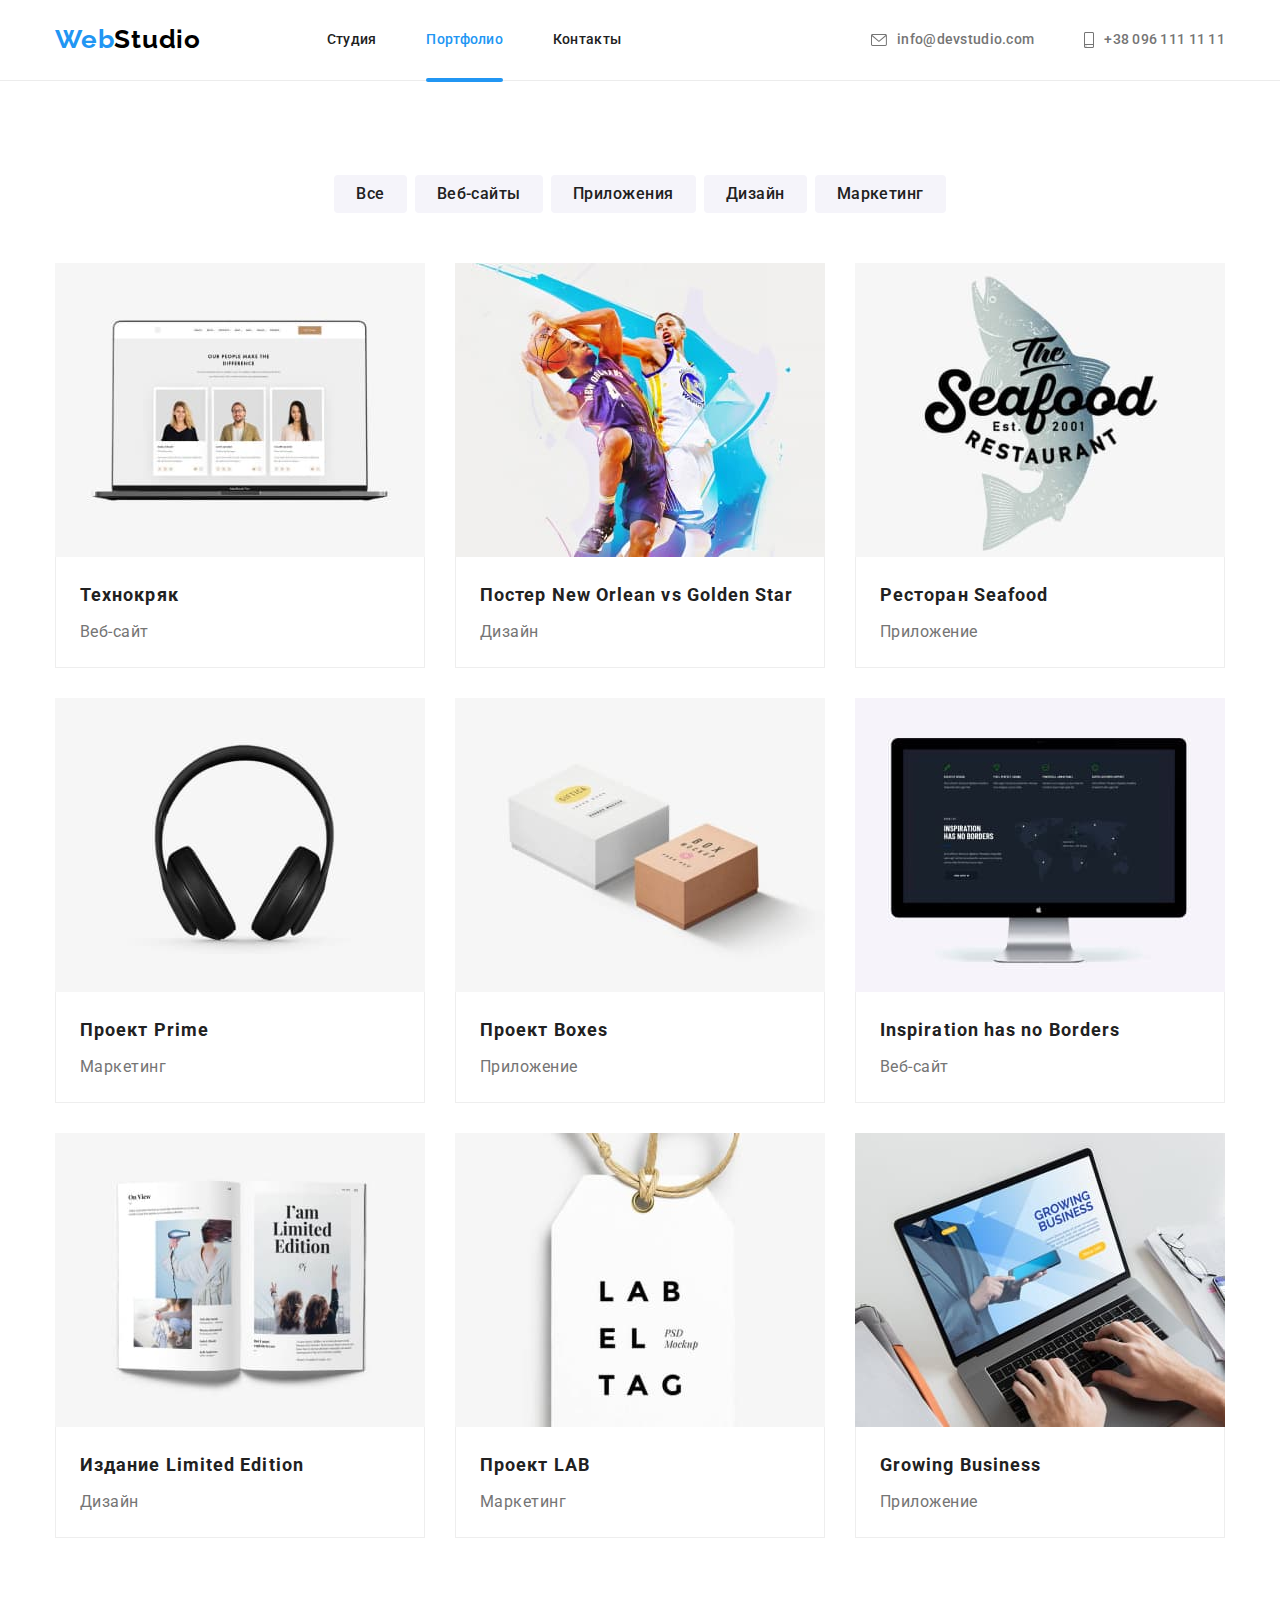
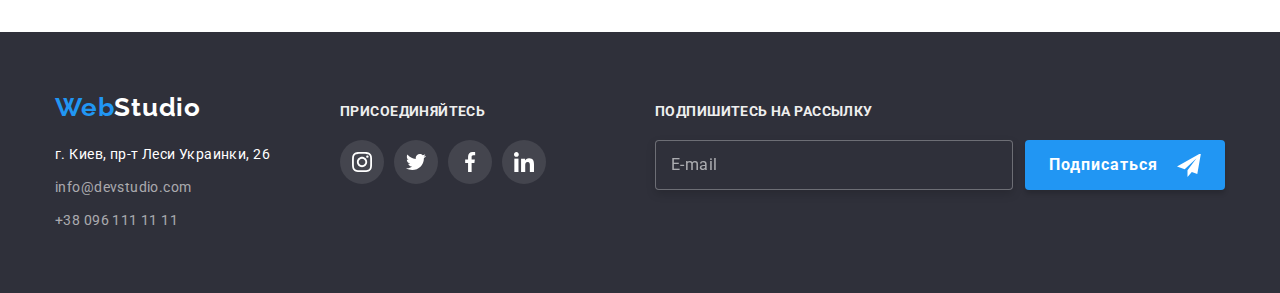
==== commit 7727553b: "<img src="./images/p" ====
--- a/portfolio.html
+++ b/portfolio.html
@@ -92,15 +92,24 @@
                         <a href="#" class="gallery__link">
                         <div class="gallery__overlay">
                             <p class="overlay__text" >Ресурс предлагает комплексные предложения с разным уровнем функционала и сервисов. Все это позволит посетителю получить исчерпывающие сведения о компании или частном лице.</p>
-
-                            <img  class="img" 
-                            srcset="./images/portfolio/card1.jpg 1x, 
-                            ./images/portfolio/card1@2x.jpg 2x"
-                            src="./images/portfolio/card1.jpg" 
-                                
-                            alt="Экран ноутбука" 
-                                width="370" 
-                                height="300">
+                        <picture class="img">
+                            <source srcset="./images/portfolio/mobile/card1-mobile.jpg 1x, 
+                            ./images/portfolio/mobile/card1-mobile@2x.jpg 2x" 
+                            media="(max-width: 767px)">
+
+                            <source srcset="./images/portfolio/tablet/card1-tablet.jpg 1x, 
+                                ./images/portfolio/tablet/card1-tablet@2x.jpg 2x" 
+                                media="(max-width: 1199px)">
+
+                            <source srcset="./images/portfolio/desctop/card1-desctop.jpg 1x, 
+                                    ./images/portfolio/desctop/card1-desctop@2x.jpg 2x" 
+                                    media="(min-width: 1200px)">
+
+
+                            <img src="./images/portfolio/mobile/card1-mobile.jpg" 
+                            alt="Экран ноутбука">
+                        </picture>
+                           
                         </div>
 
                             <div class="gallery__border">
@@ -114,13 +123,22 @@
                         <a href="#" class="gallery__link">
                         <div class="gallery__overlay">
                             <p class="overlay__text">Ресурс предлагает комплексные предложения с разным уровнем функционала и сервисов. Все это позволит посетителю получить исчерпывающие сведения о компании или частном лице.</p>
-                            <img class="img" 
-                            srcset="./images/portfolio/card2.jpg 1x, 
-                            ./images/portfolio/card2@2x.jpg 2x"
-                            src="./images/portfolio/card2.jpg" 
-                            alt="Баскетболисты" 
-                                width="370" 
-                                height="300">
+                            <picture class="img">
+                                <source srcset="./images/portfolio/mobile/card2-mobile.jpg 1x, 
+                                ./images/portfolio/mobile/card2-mobile@2x.jpg 2x" media="(max-width: 767px)">
+
+                                <source srcset="./images/portfolio/tablet/card2-tablet.jpg 1x, 
+                                    ./images/portfolio/tablet/card2-tablet@2x.jpg 2x" media="(max-width: 1199px)">
+
+                                <source srcset="./images/portfolio/desctop/card2-desctop.jpg 1x, 
+                                        ./images/portfolio/desctop/card2-desctop@2x.jpg 2x" media="(min-width: 1200px)">
+
+
+                                <img src="./images/portfolio/mobile/card2-mobile.jpg" alt="Экран ноутбука">
+                            </picture>
+                        
+                             
+                         
                         </div>
 
                             <div class="gallery__border">
@@ -134,14 +152,25 @@
                         <a href="#" class="gallery__link">
                         <div class="gallery__overlay">
                             <p class="overlay__text">Ресурс предлагает комплексные предложения с разным уровнем функционала и сервисов. Все это позволит посетителю получить исчерпывающие сведения о компании или частном лице.</p>
-
-                            <img class="img" 
-                            srcset="./images/portfolio/card3.jpg 1x, 
-                            ./images/portfolio/card3@2x.jpg 2x"
-                            src="./images/portfolio/card3.jpg" 
-                            alt="Логотип ресторана Seafood" 
-                                width="370" 
-                                height="300">
+                            <picture class="img">
+                                <source srcset="./images/portfolio/mobile/card3-mobile.jpg 1x, 
+                                ./images/portfolio/mobile/card3-mobile@2x.jpg 2x" 
+                                media="(max-width: 767px)">
+
+                                <source srcset="./images/portfolio/tablet/card3-tablet.jpg 1x, 
+                                    ./images/portfolio/tablet/card3-tablet@2x.jpg 2x" 
+                                    media="(max-width: 1199px)">
+
+                                <source srcset="./images/portfolio/desctop/card3-desctop.jpg 1x, 
+                                        ./images/portfolio/desctop/card3-desctop@2x.jpg 2x" 
+                                        media="(min-width: 1200px)">
+
+
+                                <img src="./images/portfolio/mobile/card3-mobile.jpg" 
+                                alt="Экран ноутбука">
+                            </picture>
+
+                         
                         </div>
 
                             <div class="gallery__border">
@@ -155,15 +184,21 @@
                         <a href="#" class="gallery__link">
                         <div class="gallery__overlay">
                             <p class="overlay__text">Ресурс предлагает комплексные предложения с разным уровнем функционала и сервисов. Все это позволит посетителю получить исчерпывающие сведения о компании или частном лице.</p>
-
-                            <img class="img" 
-                            srcset="./images/portfolio/card4.jpg 1x, 
-                            ./images/portfolio/card4@2x.jpg 2x"
-                            src="./images/portfolio/card4.jpg" 
-
-                            alt="Безпроводные наушники"
-                                width="370" 
-                                height="300">
+                            <picture class="img">
+                                <source srcset="./images/portfolio/mobile/card4-mobile.jpg 1x, 
+                                ./images/portfolio/mobile/card4-mobile@2x.jpg 2x" media="(max-width: 767px)">
+
+                                <source srcset="./images/portfolio/tablet/card4-tablet.jpg 1x, 
+                                    ./images/portfolio/tablet/card4-tablet@2x.jpg 2x" media="(max-width: 1199px)">
+
+                                <source srcset="./images/portfolio/desctop/card4-desctop.jpg 1x, 
+                                        ./images/portfolio/desctop/card4-desctop@2x.jpg 2x" media="(min-width: 1200px)">
+
+
+                                <img src="./images/portfolio/mobile/card4-mobile.jpg" alt="Экран ноутбука">
+                            </picture>
+
+                         
                         </div>
 
                             <div class="gallery__border">
@@ -177,16 +212,20 @@
                         <a href="#" class="gallery__link">
                         <div class="gallery__overlay">
                             <p class="overlay__text">Ресурс предлагает комплексные предложения с разным уровнем функционала и сервисов. Все это позволит посетителю получить исчерпывающие сведения о компании или частном лице.</p>
-
-                            <img class="img" 
-                            srcset="./images/portfolio/card5.jpg 1x, 
-                            ./images/portfolio/card5@2x.jpg 2x"
-                            src="./images/portfolio/card5.jpg" 
-
-                            
-                            alt="Две коробки" 
-                                width="370" 
-                                height="300">
+                            <picture class="img">
+                                <source srcset="./images/portfolio/mobile/card5-mobile.jpg 1x, 
+                                ./images/portfolio/mobile/card5-mobile@2x.jpg 2x" media="(max-width: 767px)">
+
+                                <source srcset="./images/portfolio/tablet/card5-tablet.jpg 1x, 
+                                    ./images/portfolio/tablet/card5-tablet@2x.jpg 2x" media="(max-width: 1199px)">
+
+                                <source srcset="./images/portfolio/desctop/card5-desctop.jpg 1x, 
+                                        ./images/portfolio/desctop/card5-desctop@2x.jpg 2x" media="(min-width: 1200px)">
+
+
+                                <img src="./images/portfolio/mobile/card5-mobile.jpg" alt="Экран ноутбука">
+                            </picture>
+
                         </div>
 
                             <div class="gallery__border">
@@ -200,15 +239,21 @@
                         <a href="#" class="gallery__link">
                         <div class="gallery__overlay">
                             <p class="overlay__text">Ресурс предлагает комплексные предложения с разным уровнем функционала и сервисов. Все это позволит посетителю получить исчерпывающие сведения о компании или частном лице.</p>
-
-                            <img class="img" 
-                            srcset="./images/portfolio/card6.jpg 1x, 
-                            ./images/portfolio/card6@2x.jpg 2x"
-                            src="./images/portfolio/card6.jpg" 
-
-                            alt="Екран компьютера"
-                                width="370"
-                                height="300">
+                            <picture class="img">
+                                <source srcset="./images/portfolio/mobile/card6-mobile.jpg 1x, 
+                                ./images/portfolio/mobile/card6-mobile@2x.jpg 2x" media="(max-width: 767px)">
+
+                                <source srcset="./images/portfolio/tablet/card6-tablet.jpg 1x, 
+                                    ./images/portfolio/tablet/card6-tablet@2x.jpg 2x" media="(max-width: 1199px)">
+
+                                <source srcset="./images/portfolio/desctop/card6-desctop.jpg 1x, 
+                                        ./images/portfolio/desctop/card6-desctop@2x.jpg 2x" media="(min-width: 1200px)">
+
+
+                                <img src="./images/portfolio/mobile/card6-mobile.jpg" alt="Экран ноутбука">
+                            </picture>
+
+                       
                         </div>
 
                             <div class="gallery__border">
@@ -222,16 +267,21 @@
                         <a href="#" class="gallery__link">
                         <div class="gallery__overlay">
                             <p class="overlay__text">Ресурс предлагает комплексные предложения с разным уровнем функционала и сервисов. Все это позволит посетителю получить исчерпывающие сведения о компании или частном лице.</p>
-
-                            <img class="img" 
-                            srcset="./images/portfolio/card7.jpg 1x, 
-                            ./images/portfolio/card7@2x.jpg 2x"
-                            src="./images/portfolio/card7.jpg" 
-
-                            
-                            alt="Развернутая книга" 
-                                width="370" 
-                                height="300">
+                            <picture class="img">
+                                <source srcset="./images/portfolio/mobile/card7-mobile.jpg 1x, 
+                                ./images/portfolio/mobile/card7-mobile@2x.jpg 2x" media="(max-width: 767px)">
+
+                                <source srcset="./images/portfolio/tablet/card7-tablet.jpg 1x, 
+                                    ./images/portfolio/tablet/card7-tablet@2x.jpg 2x" media="(max-width: 1199px)">
+
+                                <source srcset="./images/portfolio/desctop/card7-desctop.jpg 1x, 
+                                        ./images/portfolio/desctop/card7-desctop@2x.jpg 2x" media="(min-width: 1200px)">
+
+
+                                <img src="./images/portfolio/mobile/card7-mobile.jpg" alt="Экран ноутбука">
+                            </picture>
+
+
                         </div>
 
                             <div class="gallery__border">
@@ -245,16 +295,21 @@
                         <a href="#" class="gallery__link">
                         <div class="gallery__overlay">
                             <p class="overlay__text">Ресурс предлагает комплексные предложения с разным уровнем функционала и сервисов. Все это позволит посетителю получить исчерпывающие сведения о компании или частном лице.</p>
-
-                            <img class="img" 
-                            srcset="./images/portfolio/card8.jpg 1x, 
-                            ./images/portfolio/card8@2x.jpg 2x"
-                            src="./images/portfolio/card8.jpg" 
-
-                            
-                            alt="Бирка Labletag" 
-                                width="370" 
-                                height="300">
+                            <picture class="img">
+                                <source srcset="./images/portfolio/mobile/card8-mobile.jpg 1x, 
+                                ./images/portfolio/mobile/card8-mobile@2x.jpg 2x" media="(max-width: 767px)">
+
+                                <source srcset="./images/portfolio/tablet/card8-tablet.jpg 1x, 
+                                    ./images/portfolio/tablet/card8-tablet@2x.jpg 2x" media="(max-width: 1199px)">
+
+                                <source srcset="./images/portfolio/desctop/card8-desctop.jpg 1x, 
+                                        ./images/portfolio/desctop/card8-desctop@2x.jpg 2x" media="(min-width: 1200px)">
+
+
+                                <img src="./images/portfolio/mobile/car81-mobile.jpg" alt="Экран ноутбука">
+                            </picture>
+
+
                             </div>
                        
                             <div class="gallery__border">
@@ -268,16 +323,20 @@
                         <a href="#" class="gallery__link">
                         <div class="gallery__overlay">
                             <p class="overlay__text">Ресурс предлагает комплексные предложения с разным уровнем функционала и сервисов. Все это позволит посетителю получить исчерпывающие сведения о компании или частном лице.</p>
-
-                            <img class="img" 
-                            srcset="./images/portfolio/card9.jpg 1x, 
-                            ./images/portfolio/card9@2x.jpg 2x"
-                            src="./images/portfolio/card9.jpg" 
-
-                            
-                            alt="Открытый Ноутбук" 
-                                width="370" 
-                                height="300">
+                            <picture class="img">
+                                <source srcset="./images/portfolio/mobile/card9-mobile.jpg 1x, 
+                                ./images/portfolio/mobile/card9-mobile@2x.jpg 2x" media="(max-width: 767px)">
+
+                                <source srcset="./images/portfolio/tablet/card9-tablet.jpg 1x, 
+                                    ./images/portfolio/tablet/card9-tablet@2x.jpg 2x" media="(max-width: 1199px)">
+
+                                <source srcset="./images/portfolio/desctop/card9-desctop.jpg 1x, 
+                                        ./images/portfolio/desctop/card9-desctop@2x.jpg 2x" media="(min-width: 1200px)">
+
+
+                                <img src="./images/portfolio/mobile/card9-mobile.jpg" alt="Экран ноутбука">
+                            </picture>
+
                         </div>
 
                             <div class="gallery__border">
--- a/sass/main.min.css
+++ b/sass/main.min.css
@@ -1 +1 @@
-body{background-color:#fff;color:#757575;font-family:"Roboto",sans-serif}.container{margin-left:auto;margin-right:auto;padding-left:15px;padding-right:15px}@media screen and (min-width: 480px){.container{width:480px}}@media screen and (min-width: 768px){.container{width:768px}}@media screen and (min-width: 1200px){.container{width:1200px}}.section{padding:94px 0}.section--no-padding-top{padding-top:0}@media screen and (max-width: 1200px){.section--no-padding-top{display:none}}.section--team-background{background-color:#f5f4fa;padding:60px 0}.section--clients{padding:60px 0}@media screen and (min-width: 1200px){.section--clients{padding:94px 0}}.section--gallery{padding:60px 0}@media screen and (min-width: 1200px){.section--gallery{padding:94px 0}}ul{list-style:none;margin:0;padding:0}h1,h2,h3,p{padding:0;margin:0}img{display:block;width:100%;height:auto}.section__title{font-weight:700;font-size:36px;line-height:1.17;text-align:center;letter-spacing:.03em;color:#212121;margin-bottom:50px}.visually-hidden{position:absolute;width:1px;height:1px;margin:-1px;border:0;padding:0;white-space:nowrap;-webkit-clip-path:inset(100%);clip-path:inset(100%);clip:rect(0 0 0 0);overflow:hidden}.logo{color:#000;font-family:"Raleway";font-weight:700;font-size:26px;line-height:1.2;letter-spacing:.03em;text-decoration:none;transition:color 250ms cubic-bezier(0.4, 0, 0.2, 1)}.logo:hover,.logo:focus{color:#2196f3}.logo__web{color:#2196f3}.logo--foot{color:#fff}@media screen and (min-width: 1200px){.logo--header{margin-right:93px}}.button{font-family:inherit;font-weight:700;font-size:16px;line-height:1.88;letter-spacing:.06em;border:rgba(0,0,0,0);border-radius:4px;width:200px;height:50px;box-shadow:0px 4px 4px rgba(0,0,0,.15);color:#fff;background-color:#2196f3;cursor:pointer}.button:hover,.button:focus{background-color:#188ce8}.form__button{display:block;margin:0 auto}.subscribe__button{display:flex;align-items:center;justify-content:space-evenly;margin:auto}@media screen and (min-width: 1200px){.subscribe__button{margin-left:12px}}.order__button{transition:background-color 250ms cubic-bezier(0.4, 0, 0.2, 1)}.btn-menu-mobile{display:inline-flex;margin:0;padding:0;background-color:rgba(0,0,0,0);border:none}@media screen and (min-width: 768px){.btn-menu-mobile{display:none}}.btn-menu-mobile:hover,.btn-menu-mobile:focus{fill:#2196f3}.btn-menu-mobile .icon-close-mobile{display:none}.btn-menu-mobile.is-open .icon-close-mobile{display:block}.btn-menu-mobile.is-open .icon-menu-mobile{display:none}.social{display:flex;justify-content:center}.social__item{width:44px;height:44px}.social__item:not(:last-child){margin-right:10px}.social__link{display:flex;justify-content:center;align-items:center;width:100%;height:100%;border-radius:50%;background:rgba(255,255,255,.1);color:#afb1b8}.social__link:hover,.social__link:focus{background-color:#2196f3;color:#fff}.social__link--team{transition:background-color 250ms cubic-bezier(0.4, 0, 0.2, 1),color 250ms cubic-bezier(0.4, 0, 0.2, 1)}.social__icon--team{fill:currentColor}.social-title{font-weight:700;font-size:14px;line-height:1.1;letter-spacing:.03em;text-transform:uppercase;color:#eee;margin-bottom:20px}@media screen and (min-width: 1200px){.social-title{text-align:start}}.footer__social{margin-bottom:60px}@media screen and (min-width: 1200px){.footer__social{margin-right:93px;margin-bottom:0}}.social__link--footer{fill:#fff;transition:background-color 250ms cubic-bezier(0.4, 0, 0.2, 1)}@media screen and (min-width: 1200px){.sb-social{text-align:start}}.header{border-bottom-width:1px;border-bottom-style:solid;border-bottom-color:#ececec}.header__container{position:relative;display:flex;align-items:center;justify-content:space-between;height:60px}@media screen and (min-width: 480px){.header__container{height:60px;width:480px}}@media screen and (min-width: 768px){.header__container{height:80px;width:768px}}@media screen and (min-width: 1200px){.header__container{height:80px;width:1200px}}.nav{display:block}@media screen and (max-width: 767px){.nav{margin-bottom:302px}}@media screen and (min-width: 768px){.nav{display:flex}}.nav__link{font-weight:500;font-size:40px;line-height:47px;letter-spacing:.02em;text-decoration:none;color:#212121;display:block;transition:color 250ms cubic-bezier(0.4, 0, 0.2, 1);padding-top:16px;padding-bottom:16px}@media screen and (min-width: 768px){.nav__link{font-size:14px;line-height:1.1;position:relative}}.nav__link:hover,.nav__link:focus{color:#2196f3}@media screen and (min-width: 768px){.nav__item:not(:first-child){margin-left:50px}}.nav__link--current{color:#2196f3}.nav__link--current::after{content:"";display:block;width:100%;height:4px;border-radius:2px;background-color:#2196f3;position:absolute;left:0;bottom:-17px}@media screen and (max-width: 767px){.nav__link--current::after{display:none}}@media screen and (min-width: 768px){.contacts{margin-left:84px}}@media screen and (min-width: 1200px){.contacts{display:flex;flex-direction:row-reverse;margin-left:250px}}.menu-tel{font-size:34px;line-height:40px;letter-spacing:.02em;text-decoration:none;color:#2196f3}@media screen and (min-width: 768px){.menu-tel{font-weight:500;font-size:14px;line-height:1.1;letter-spacing:.02em;color:#757575}}.menu-email{font-weight:500;font-size:24px;line-height:1.1;letter-spacing:.02em;color:#757575;text-decoration:none}@media screen and (min-width: 768px){.menu-email{font-size:14px}}.contacts__link{transition:color 250ms cubic-bezier(0.4, 0, 0.2, 1)}.contacts__link:hover,.contacts__link:focus{color:#2196f3}@media screen and (min-width: 768px)and (max-width: 1199px){.contacts__link{display:flex;align-items:center}}@media screen and (min-width: 1200px){.contacts__link{display:flex;align-items:center;padding-top:32px;padding-bottom:32px}}.contacts__icon{display:none}@media screen and (min-width: 768px){.contacts__icon{display:block;margin-right:10px;fill:currentColor}}@media screen and (min-width: 1200px){.contacts__item+.contacts__item{margin-right:50px}}.contacts__item:not(:first-child){margin-top:32px}@media screen and (min-width: 768px)and (max-width: 1199px){.contacts__item:not(:first-child){margin-top:10px}}@media screen and (min-width: 1200px){.contacts__item:not(:first-child){margin-top:0}}.menu-mobile-container{z-index:100}@media screen and (min-width: 768px){.menu-mobile-container{display:flex;align-items:center}}@media screen and (max-width: 767px){.menu-mobile-container{display:none;position:absolute;left:0;top:60px;width:100%;height:796px;background-color:#fff;padding:20px;font-size:20px}}.menu-mobile-container.is-open{display:block}@media screen and (min-width: 768px){.menu-mobile-container.is-open{display:flex}}.soc-mobile{display:flex;align-items:center;justify-content:center;margin-top:64px}@media screen and (min-width: 768px){.soc-mobile{display:none}}.soc-mobile_link{font-size:18px;line-height:1.22;letter-spacing:.02em;text-decoration:none;color:#2196f3}.soc-mobile_item:not(:last-child){border-right:1px solid rgba(33,33,33,.2)}.soc-mobile_item{padding:0 5px}.order{width:480px;height:400px;margin:0 auto;padding-top:118px;background-color:#c4c4c4;background-image:linear-gradient(to top, rgba(47, 48, 58, 0.4), rgba(47, 48, 58, 0.4)),url(/images/index/mobile/img-bg-mobile.jpg);background-repeat:no-repeat;background-size:cover;background-position:center;text-align:center}@media screen and (min-width: 768px){.order{width:768px}}@media screen and (min-width: 1200px){.order{width:1600px;height:600px;padding-top:200px}}@media(min-device-pixel-ratio: 2),(-webkit-min-device-pixel-ratio: 2),(min-resolution: 192dpi),(min-resolution: 2dppx){.order{background-image:url(/images/index/mobile/img-bg-mobile@2.jpg)}}.order__title{font-weight:900;font-size:26px;line-height:1.62;text-align:center;letter-spacing:.06em;text-transform:uppercase;color:#fff;margin-bottom:30px}@media screen and (min-width: 1200px){.order__title{font-size:44px;line-height:1.36}}@media(min-width: 767px){.order{background-image:url(/images/index/tablet/img-bg-tablet.jpg)}}@media(min-width: 767px)and (min-device-pixel-ratio: 2),(min-width: 767px)and (-webkit-min-device-pixel-ratio: 2),(min-width: 767px)and (min-resolution: 192dpi),(min-width: 767px)and (min-resolution: 2dppx){.order{background-image:url(/images/index/tablet/img-bg-tablet@2x.jpg)}}@media(min-width: 1200px){.order{background-image:url(/images/index/desctop/img-bg-desctop.jpg)}}@media(min-width: 1200px)and (min-device-pixel-ratio: 2),(min-width: 1200px)and (-webkit-min-device-pixel-ratio: 2),(min-width: 1200px)and (min-resolution: 192dpi),(min-width: 1200px)and (min-resolution: 2dppx){.order{background-image:url(/images/index/desctop/img-bg-desctop@2.jpg)}}.properties__title{font-weight:700;font-size:14px;line-height:1.1;letter-spacing:.03em;text-transform:uppercase;color:#212121}@media screen and (max-width: 767px){.properties__title{text-align:center}}.properties__text{font-size:14px;line-height:1.71;letter-spacing:.03em;color:#757575;margin-bottom:0px;margin-top:10px}@media screen and (min-width: 768px){.properties{display:flex;flex-wrap:wrap;margin:-15px}}@media screen and (min-width: 1200px){.properties{flex-wrap:nowrap}}@media screen and (max-width: 767px){.properties__item{margin-bottom:30px}}@media screen and (min-width: 768px)and (max-width: 1199px){.properties__item{width:calc((100% - 60px)/2);margin:15px}}@media screen and (min-width: 1200px){.properties__item:not(:last-child){margin-right:30px}}.properties__box{height:120px;background-color:#f5f4fa;margin-bottom:30px;display:flex;align-items:center;justify-content:center}.work{display:flex}.work__text{font-weight:700;font-size:14px;line-height:1.1;letter-spacing:.03em;text-transform:uppercase;position:absolute;left:0;bottom:0;color:#fff;display:flex;width:370px;height:70px;justify-content:center;align-items:center;background:rgba(47,48,58,.8)}.work__item{position:relative;transition:transform 250ms cubic-bezier(0.4, 0, 0.2, 1)}.work__item:not(:last-child){margin-right:30px}.work__item:hover{transform:scale(1.1)}.our-team{text-align:center}@media screen and (min-width: 768px){.our-team{display:flex;justify-content:space-between;flex-wrap:wrap;margin:-15px}}@media screen and (min-width: 1200px){.our-team{flex-wrap:nowrap}}.our-team__item{width:270px;margin-left:auto;margin-right:auto;box-shadow:0px 1px 3px rgba(0,0,0,.12),0px 1px 1px rgba(0,0,0,.14),0px 2px 1px rgba(0,0,0,.2);background-color:#fff}@media screen and (max-width: 767px){.our-team__item{margin-bottom:30px}}@media screen and (min-width: 768px)and (max-width: 1199px){.our-team__item{width:calc((100% - 60px)/2);margin:15px}}.our-team__post{padding-top:30px;padding-bottom:24px}@media screen and (min-width: 1200px){.our-team__post{padding-top:30px;padding-bottom:30px}}.our-team__title{font-weight:500;font-size:16px;line-height:1.2;letter-spacing:.03em;color:#212121;margin-bottom:10px}.our-team__text{font-size:16px;line-height:1.2;letter-spacing:.03em;color:#757575;margin-bottom:16px}.clients{justify-content:center}@media screen and (max-width: 767px){.clients{display:flex;flex-wrap:wrap;margin:-15px}}@media screen and (min-width: 768px)and (max-width: 1199px){.clients{display:flex;flex-wrap:wrap;margin:-15px}}@media screen and (min-width: 1200px){.clients{display:flex;flex-wrap:wrap}}.clients__item{width:170px;height:92px}@media screen and (min-width: 1200px){.clients__item:not(:last-child){margin-right:30px}}@media screen and (max-width: 767px){.clients__item{width:calc((100% - 60px)/2);margin:15px}}@media screen and (min-width: 768px)and (max-width: 1199px){.clients__item{width:calc((100% - 90px)/3);margin:15px}}.clients__link{display:flex;justify-content:center;align-items:center;width:100%;height:100%;border:1px solid #afb1b8;border-radius:4px;color:#afb1b8;transition:color 250ms cubic-bezier(0.4, 0, 0.2, 1),transform 250ms cubic-bezier(0.4, 0, 0.2, 1)}.clients__link:hover,.clients__link:focus{border-color:#2196f3;color:#2196f3;transform:scale(1.1)}.clients__icon{width:106px;height:60px;fill:currentColor}.filtr{display:flex;flex-wrap:wrap;margin-bottom:40px;justify-content:center}@media screen and (min-width: 1200px){.filtr{justify-content:center;margin-bottom:50px;flex-wrap:nowrap}}.filtr .filtr__item{margin-left:8px;margin-bottom:15px}.filtr .filtr__btn{font-family:inherit;font-weight:500;font-size:16px;line-height:1.62;text-align:center;letter-spacing:.03em;color:#212121;cursor:pointer;background:#f5f4fa;border:#f5f4fa;height:38px;border-radius:4px;padding:6px 22px;transition:background-color 250ms cubic-bezier(0.4, 0, 0.2, 1),box-shadow 250ms cubic-bezier(0.4, 0, 0.2, 1),transform 250ms cubic-bezier(0.4, 0, 0.2, 1),color 250ms cubic-bezier(0.4, 0, 0.2, 1)}.filtr .filtr__btn:hover,.filtr .filtr__btn:focus{background-color:#2196f3;color:#fff;box-shadow:0px 3px 1px rgba(0,0,0,.1),0px 1px 2px rgba(0,0,0,.08),0px 2px 2px rgba(0,0,0,.12);outline:none;transform:scale(1.1)}@media screen and (min-width: 768px){.gallery{display:flex;flex-wrap:wrap}}@media screen and (min-width: 1200px){.gallery{display:flex;flex-wrap:wrap}}.gallery .gallery__item{margin-right:30px;margin-bottom:30px}@media screen and (min-width: 768px)and (max-width: 1199px){.gallery .gallery__item{width:calc((100% - 60px)/2)}}@media screen and (min-width: 768px)and (max-width: 1199px){.gallery .gallery__item:last-child{margin-bottom:0}}@media screen and (min-width: 1200px){.gallery .gallery__item:nth-child(3n){margin-right:0}}@media screen and (min-width: 1200px){.gallery .gallery__item:nth-last-child(-n+3){margin-bottom:0}}.gallery .gallery__link{display:flex;flex-direction:column;height:100%;text-decoration:none;transition:box-shadow 250ms cubic-bezier(0.4, 0, 0.2, 1)}@media screen and (max-width: 767px){.gallery .gallery__link{display:inline-block}}.gallery .gallery__link:hover,.gallery .gallery__link:focus{box-shadow:0px 1px 1px rgba(0,0,0,.12),0px 4px 4px rgba(0,0,0,.06),1px 4px 6px rgba(0,0,0,.16)}.gallery .gallery__overlay{position:relative;overflow:hidden}.gallery .gallery__title{font-weight:700;font-size:18px;line-height:2;letter-spacing:.06em;color:#212121}.gallery .gallery__text{font-size:16px;line-height:1.88;letter-spacing:.03em;color:#757575;margin-top:4px}.gallery .gallery__border{padding:20px 24px;flex-grow:1;border-right-width:1px;border-right-style:solid;border-right-color:#eee;border-bottom-width:1px;border-bottom-style:solid;border-bottom-color:#eee;border-left-width:1px;border-left-style:solid;border-left-color:#eee}.overlay__text{color:#fff;font-size:18px;line-height:1.56;letter-spacing:.03em;padding:63px 24px;position:absolute;background-color:rgba(33,150,243,.9);transform:translateY(100%);transition:transform 250ms linear}.gallery__link:hover .overlay__text,.gallery__link:focus .overlay__text{transform:translateY(0)}.footer{background-color:#2f303a;padding-top:60px;padding-bottom:60px}.footer .footer__address{margin-bottom:60px}@media screen and (min-width: 768px){.footer .footer__address{margin-right:165px;text-align:start}}@media screen and (min-width: 1200px){.footer .footer__address{margin-right:70px;margin-bottom:0}}.footer-container{text-align:center}@media screen and (min-width: 1200px){.footer-container{display:flex;align-items:baseline}}@media screen and (min-width: 768px){.footer__tablet{display:flex}}.address{margin-top:20px;padding-bottom:0}.address .address__item:not(:last-child){margin-bottom:9px}.address .address__map{font-style:normal;font-size:14px;line-height:1.71;letter-spacing:.03em;color:#fff;text-decoration:none;transition:color 250ms cubic-bezier(0.4, 0, 0.2, 1)}.address .address__map:hover,.address .address__map:focus{color:#2196f3}.address .address__contacts{font-style:normal;font-size:14px;line-height:1.71;letter-spacing:.03em;color:rgba(255,255,255,.6);text-decoration:none;transition:color 250ms cubic-bezier(0.4, 0, 0.2, 1)}.address .address__contacts:hover,.address .address__contacts:focus{color:#2196f3}.backdrop{position:fixed;z-index:100;top:0;left:0;width:100%;height:100%;background-color:rgba(0,0,0,.2);opacity:1;transition:opacity 250ms cubic-bezier(0.4, 0, 0.2, 1)}.backdrop.is-hidden{opacity:0;pointer-events:none}.modal{position:relative;top:50%;left:50%;transform:scale(1) translate(-50%, -50%);width:430px;height:609px;background:#fff;box-shadow:0px 1px 3px rgba(0,0,0,.12),0px 1px 1px rgba(0,0,0,.14),0px 2px 1px rgba(0,0,0,.2);border-radius:4px}@media screen and (min-width: 1200px){.modal{width:528px;height:581px}}.backdrop.is-hidden .modal{transform:scale(1.1) translate(-50%, -50%)}.button-close{width:30px;height:30px;position:absolute;top:8px;right:8px;padding:0;background:#fff;border:1px solid rgba(0,0,0,.1);border-radius:50%;transform:scale(1);transition:transform 250ms cubic-bezier(0.4, 0, 0.2, 1)}.button-close:hover{transform:scale(1.1);cursor:pointer}.icon-close{display:block;margin:0 auto;transition:fill 250ms cubic-bezier(0.4, 0, 0.2, 1)}.icon-close:hover{fill:#2196f3}.form{padding:40px}.form .form__title{font-weight:700;font-size:20px;line-height:1.15;text-align:center;margin-bottom:12px;color:#212121}.form .form__field{margin-bottom:10px;position:relative}.form .form__lable{font-size:12px;line-height:1.17;letter-spacing:.01em;margin-bottom:4px}.form .form__input{width:100%;height:40px;border:1px solid rgba(33,33,33,.2);box-sizing:border-box;border-radius:4px;font-size:inherit;padding:12px;padding-left:42px;outline:none;transition:border-color 250ms cubic-bezier(0.4, 0, 0.2, 1)}.form .form__input:focus+.form__icon{fill:#2196f3}.form .form__input:focus{border-color:#2196f3}.form .form__input::-moz-placeholder{font-size:14px;line-height:1.14;letter-spacing:.01em;color:rgba(117,117,117,.5)}.form .form__input:-ms-input-placeholder{font-size:14px;line-height:1.14;letter-spacing:.01em;color:rgba(117,117,117,.5)}.form .form__input::placeholder{font-size:14px;line-height:1.14;letter-spacing:.01em;color:rgba(117,117,117,.5)}.form .form__icon{position:absolute;top:30px;left:12px;fill:#212121;transition:fill 250ms cubic-bezier(0.4, 0, 0.2, 1)}.form .form__textarea{height:120px;padding:12px 16px;resize:none}.checkbox{display:flex;z-index:200;align-items:center;justify-content:center;font-size:12px;line-height:1.71;color:#757575;margin-bottom:30px;margin-top:20px}@media screen and (min-width: 1200px){.checkbox{font-size:14px}}.checkbox .checkbox__icon{display:block;width:16px;height:15px;border:2px solid #212121;border-radius:2px;transition:border-color 250ms cubic-bezier(0.4, 0, 0.2, 1),background-color 250ms cubic-bezier(0.4, 0, 0.2, 1);margin-right:8px}.checkbox .checkbox__contract{margin-left:2px;color:#2196f3}.checkbox__input:checked+.checkbox__icon{background-color:#2196f3;background-image:url(../images/icons/check.svg);background-size:contain;background-repeat:no-repeat;background-position:center;border-color:#2196f3}@media screen and (min-width: 1200px){.subscribe{display:flex;justify-content:center}}.subscribe .subscribe__input{width:100%;height:50px;padding-left:15px;border:1px solid rgba(255,255,255,.3);filter:drop-shadow(0px 4px 4px rgba(0, 0, 0, 0.15));border-radius:4px;background-color:#2f303a;color:#fff;margin-bottom:20px;z-index:1}@media screen and (min-width: 768px){.subscribe .subscribe__input{width:450px}}@media screen and (min-width: 1200px){.subscribe .subscribe__input{width:358px;margin-bottom:0}}.subscribe .subscribe__input:focus{color:#fff;background-color:#2f303a}.subscribe .subscribe__input::-moz-placeholder{font-size:16px;line-height:1.25;letter-spacing:.03em;color:rgba(255,255,255,.6)}.subscribe .subscribe__input:-ms-input-placeholder{font-size:16px;line-height:1.25;letter-spacing:.03em;color:rgba(255,255,255,.6)}.subscribe .subscribe__input::placeholder{font-size:16px;line-height:1.25;letter-spacing:.03em;color:rgba(255,255,255,.6)}/*# sourceMappingURL=main.min.css.map */+body{background-color:#fff;color:#757575;font-family:"Roboto",sans-serif}.container{margin-left:auto;margin-right:auto;padding-left:15px;padding-right:15px}@media screen and (min-width: 768px){.container{width:768px}}@media screen and (min-width: 1200px){.container{width:1200px}}.section{padding:60px 0}@media screen and (min-width: 1200px){.section{padding:94px 0}}.section--no-padding-top{padding-top:0}@media screen and (max-width: 1200px){.section--no-padding-top{display:none}}.section--team-background{background-color:#f5f4fa}ul{list-style:none;margin:0;padding:0}h1,h2,h3,p{padding:0;margin:0}img{display:block;width:100%;height:auto}.section__title{font-weight:700;font-size:28px;line-height:1.18;text-align:center;letter-spacing:.03em;color:#212121;margin-bottom:30px}@media screen and (min-width: 1200px){.section__title{font-size:36px;line-height:1.17;letter-spacing:.03em;margin-bottom:50px}}.visually-hidden{position:absolute;width:1px;height:1px;margin:-1px;border:0;padding:0;white-space:nowrap;-webkit-clip-path:inset(100%);clip-path:inset(100%);clip:rect(0 0 0 0);overflow:hidden}.logo{color:#000;font-family:"Raleway";font-weight:700;font-size:26px;line-height:1.2;letter-spacing:.03em;text-decoration:none;transition:color 250ms cubic-bezier(0.4, 0, 0.2, 1)}.logo:hover,.logo:focus{color:#2196f3}.logo__web{color:#2196f3}.logo--foot{color:#fff}.button{font-family:inherit;font-weight:700;font-size:16px;line-height:1.88;letter-spacing:.06em;border:rgba(0,0,0,0);border-radius:4px;width:200px;height:50px;box-shadow:0px 4px 4px rgba(0,0,0,.15);color:#fff;background-color:#2196f3;cursor:pointer}.button:hover,.button:focus{background-color:#188ce8}.form__button{display:block;margin:0 auto}.subscribe__button{display:flex;align-items:center;justify-content:space-evenly;margin:auto}@media screen and (min-width: 1200px){.subscribe__button{margin-left:12px}}.order__button{transition:background-color 250ms cubic-bezier(0.4, 0, 0.2, 1)}.social{display:flex;justify-content:center}.social__item{width:44px;height:44px}.social__item:not(:last-child){margin-right:10px}.social__link{display:flex;justify-content:center;align-items:center;width:100%;height:100%;border-radius:50%;background:rgba(255,255,255,.1);color:#afb1b8}.social__link:hover,.social__link:focus{background-color:#2196f3;color:#fff}.social__link--team{transition:background-color 250ms cubic-bezier(0.4, 0, 0.2, 1),color 250ms cubic-bezier(0.4, 0, 0.2, 1)}.social__icon--team{fill:currentColor}.social-title{font-weight:700;font-size:14px;line-height:1.1;letter-spacing:.03em;text-transform:uppercase;color:#eee;margin-bottom:20px}@media screen and (min-width: 1200px){.social-title{text-align:start}}@media screen and (min-width: 1200px){.footer__social{margin-bottom:0}}.social__link--footer{fill:#fff;transition:background-color 250ms cubic-bezier(0.4, 0, 0.2, 1)}@media screen and (min-width: 1200px){.sb-social{text-align:start}}.header{border-bottom-width:1px;border-bottom-style:solid;border-bottom-color:#ececec}.header__container{position:relative;display:flex;align-items:center;justify-content:space-between;height:60px}@media screen and (min-width: 768px){.header__container{height:80px}}.nav{display:block}@media screen and (max-width: 767px){.nav{margin-bottom:270px}}@media screen and (min-width: 768px){.nav{display:flex}}.nav__link{font-weight:500;font-size:40px;line-height:47px;letter-spacing:.02em;text-decoration:none;color:#212121;display:block;transition:color 250ms cubic-bezier(0.4, 0, 0.2, 1);padding-top:16px;padding-bottom:16px}@media screen and (min-width: 768px){.nav__link{font-size:14px;line-height:1.1;position:relative}}.nav__link:hover,.nav__link:focus{color:#2196f3}@media screen and (min-width: 768px){.nav__item:not(:first-child){margin-left:50px}}.nav__link--current{color:#2196f3}.nav__link--current::after{content:"";display:block;width:100%;height:4px;border-radius:2px;background-color:#2196f3;position:absolute;left:0;bottom:-18px}@media screen and (max-width: 767px){.nav__link--current::after{display:none}}@media screen and (min-width: 768px){.contacts{margin-left:84px}}@media screen and (min-width: 1200px){.contacts{display:flex;flex-direction:row-reverse;margin-left:250px}}.menu-tel{font-size:34px;line-height:40px;letter-spacing:.02em;text-decoration:none;color:#2196f3}@media screen and (min-width: 768px){.menu-tel{font-weight:500;font-size:14px;line-height:1.1;letter-spacing:.02em;color:#757575}}.menu-email{font-weight:500;font-size:24px;line-height:1.1;letter-spacing:.02em;color:#757575;text-decoration:none}@media screen and (min-width: 768px){.menu-email{font-size:14px}}.contacts__link{transition:color 250ms cubic-bezier(0.4, 0, 0.2, 1)}.contacts__link:hover,.contacts__link:focus{color:#2196f3}@media screen and (min-width: 768px)and (max-width: 1199px){.contacts__link{display:flex;align-items:center}}@media screen and (min-width: 1200px){.contacts__link{display:flex;align-items:center;padding-top:32px;padding-bottom:32px}}.contacts__icon{display:none}@media screen and (min-width: 768px){.contacts__icon{display:block;margin-right:10px;fill:currentColor}}@media screen and (min-width: 1200px){.contacts__item+.contacts__item{margin-right:50px}}.contacts__item:not(:first-child){margin-top:32px}@media screen and (min-width: 768px)and (max-width: 1199px){.contacts__item:not(:first-child){margin-top:10px}}@media screen and (min-width: 1200px){.contacts__item:not(:first-child){margin-top:0}}.menu-mobile-container{z-index:100}@media screen and (min-width: 768px){.menu-mobile-container{display:flex;align-items:center}}@media screen and (max-width: 767px){.menu-mobile-container{display:none;position:absolute;left:0;top:0;width:100%;background-color:#fff;padding:20px;font-size:20px}}.menu-mobile-container.is-open{display:block}@media screen and (min-width: 768px){.menu-mobile-container.is-open{display:flex}}.btn-menu-mobile{display:inline-flex;margin:0;padding:0;background-color:rgba(0,0,0,0);border:none;z-index:100}@media screen and (min-width: 768px){.btn-menu-mobile{display:none}}.btn-menu-mobile:hover,.btn-menu-mobile:focus{fill:#2196f3}.btn-menu-mobile .icon-close-mobile{display:none}.btn-menu-mobile.is-open .icon-close-mobile{display:block}.btn-menu-mobile.is-open .icon-menu-mobile{display:none}.soc-mobile{display:flex;align-items:center;justify-content:center;margin-top:64px;margin-bottom:28px}@media screen and (min-width: 768px){.soc-mobile{display:none}}.soc-mobile_link{font-size:18px;line-height:1.22;letter-spacing:.02em;text-decoration:none;margin-top:auto;color:#2196f3}.soc-mobile_item:not(:last-child){border-right:1px solid rgba(33,33,33,.2)}.soc-mobile_item{padding:0 5px}.order{padding-top:118px;padding-bottom:198px;background-color:#c4c4c4;background-image:linear-gradient(to top, rgba(47, 48, 58, 0.4), rgba(47, 48, 58, 0.4)),url(../images/index/bg-img/img-bg-mobile.jpg);background-repeat:no-repeat;background-size:cover;background-position:center;text-align:center}@media screen and (min-width: 1200px){.order{padding-top:200px;padding-bottom:280px}}@media(min-device-pixel-ratio: 2),(-webkit-min-device-pixel-ratio: 2),(min-resolution: 192dpi),(min-resolution: 2dppx){.order{background-image:linear-gradient(to top, rgba(47, 48, 58, 0.4), rgba(47, 48, 58, 0.4)),url(../images/index/bg-img/img-bg-mobile@2.jpg)}}.order__title{font-weight:900;font-size:26px;line-height:1.62;text-align:center;letter-spacing:.06em;text-transform:uppercase;color:#fff;margin-bottom:30px}@media screen and (min-width: 1200px){.order__title{font-size:44px;line-height:1.36}}@media(min-width: 767px){.order{background-image:linear-gradient(to top, rgba(47, 48, 58, 0.4), rgba(47, 48, 58, 0.4)),url(../images/index/bg-img/img-bg-tablet.jpg)}}@media(min-width: 767px)and (min-device-pixel-ratio: 2),(min-width: 767px)and (-webkit-min-device-pixel-ratio: 2),(min-width: 767px)and (min-resolution: 192dpi),(min-width: 767px)and (min-resolution: 2dppx){.order{background-image:linear-gradient(to top, rgba(47, 48, 58, 0.4), rgba(47, 48, 58, 0.4)),url(../images/index/bg-img/img-bg-tablet@2x.jpg)}}@media(min-width: 1200px){.order{background-image:linear-gradient(to top, rgba(47, 48, 58, 0.4), rgba(47, 48, 58, 0.4)),url(../images/index/bg-img/img-bg-desctop.jpg)}}@media(min-width: 1200px)and (min-device-pixel-ratio: 2),(min-width: 1200px)and (-webkit-min-device-pixel-ratio: 2),(min-width: 1200px)and (min-resolution: 192dpi),(min-width: 1200px)and (min-resolution: 2dppx){.order{background-image:linear-gradient(to top, rgba(47, 48, 58, 0.4), rgba(47, 48, 58, 0.4)),url(../images/index/bg-img/img-bg-desctop@2.jpg)}}.properties__title{font-weight:700;font-size:14px;line-height:1.1;letter-spacing:.03em;text-transform:uppercase;color:#212121}@media screen and (max-width: 767px){.properties__title{text-align:center}}.properties__text{font-size:14px;line-height:1.71;letter-spacing:.03em;color:#757575;margin-bottom:0px;margin-top:10px}@media screen and (min-width: 768px){.properties{display:flex;flex-wrap:wrap;margin:-15px}}@media screen and (min-width: 1200px){.properties{flex-wrap:nowrap;margin:0}}@media screen and (min-width: 768px)and (max-width: 1199px){.properties__item{width:calc((100% - 60px)/2);margin:15px}}@media screen and (max-width: 767px){.properties__item:not(:last-child){margin-bottom:30px}}@media screen and (min-width: 1200px){.properties__item:not(:last-child){margin-right:30px}}.properties__box{height:120px;background-color:#f5f4fa;margin-bottom:30px;display:flex;align-items:center;justify-content:center}.work{display:flex}.work__text{font-weight:700;font-size:14px;line-height:1.1;letter-spacing:.03em;text-transform:uppercase;position:absolute;left:0;bottom:0;color:#fff;display:flex;width:370px;height:70px;justify-content:center;align-items:center;background:rgba(47,48,58,.8)}.work__item{position:relative;transition:transform 250ms cubic-bezier(0.4, 0, 0.2, 1)}.work__item:not(:last-child){margin-right:30px}.work__item:hover{transform:scale(1.1)}.our-team{text-align:center}@media screen and (min-width: 768px){.our-team{display:flex;justify-content:space-between;flex-wrap:wrap;margin:-15px}}@media screen and (min-width: 1200px){.our-team{flex-wrap:nowrap;margin:0}}.our-team__item{box-shadow:0px 1px 3px rgba(0,0,0,.12),0px 1px 1px rgba(0,0,0,.14),0px 2px 1px rgba(0,0,0,.2);background-color:#fff}@media screen and (max-width: 767px){.our-team__item:not(:last-child){margin-bottom:30px}}@media screen and (min-width: 768px)and (max-width: 1199px){.our-team__item{width:calc((100% - 60px)/2);margin:15px}}.our-team__post{padding-top:30px;padding-bottom:24px}@media screen and (min-width: 1200px){.our-team__post{padding-top:30px;padding-bottom:30px}}.our-team__title{font-weight:500;font-size:16px;line-height:1.2;letter-spacing:.03em;color:#212121;margin-bottom:10px}.our-team__text{font-size:16px;line-height:1.2;letter-spacing:.03em;color:#757575;margin-bottom:16px}.clients{justify-content:center}@media screen and (max-width: 767px){.clients{display:flex;flex-wrap:wrap;margin:-15px}}@media screen and (min-width: 768px)and (max-width: 1199px){.clients{display:flex;flex-wrap:wrap;margin:-15px}}@media screen and (min-width: 1200px){.clients{display:flex;flex-wrap:wrap}}.clients__item{width:170px;height:92px}@media screen and (min-width: 1200px){.clients__item:not(:last-child){margin-right:30px}}@media screen and (max-width: 767px){.clients__item{width:calc((100% - 60px)/2);margin:15px}}@media screen and (min-width: 768px)and (max-width: 1199px){.clients__item{width:calc((100% - 90px)/3);margin:15px}}.clients__link{display:flex;justify-content:center;align-items:center;width:100%;height:100%;border:1px solid #afb1b8;border-radius:4px;color:#afb1b8;transition:color 250ms cubic-bezier(0.4, 0, 0.2, 1),transform 250ms cubic-bezier(0.4, 0, 0.2, 1)}.clients__link:hover,.clients__link:focus{border-color:#2196f3;color:#2196f3;transform:scale(1.1)}.clients__icon{width:106px;height:60px;fill:currentColor}.filtr{display:flex;flex-wrap:wrap;margin-bottom:40px}@media screen and (min-width: 768px){.filtr{justify-content:center;margin-bottom:30px;flex-wrap:nowrap}}@media screen and (min-width: 1200px){.filtr{justify-content:center;margin-bottom:50px;flex-wrap:nowrap}}.filtr .filtr__item:not(:last-child){margin-right:8px}.filtr .filtr__item:nth-child(-n+3){margin-bottom:15px}@media screen and (min-width: 768px){.filtr .filtr__item:nth-child(-n+3){margin-bottom:0}}.filtr .filtr__btn{font-family:inherit;font-weight:500;font-size:16px;line-height:1.62;text-align:center;letter-spacing:.03em;color:#212121;cursor:pointer;background:#f5f4fa;border:#f5f4fa;height:38px;border-radius:4px;padding:6px 22px;transition:background-color 250ms cubic-bezier(0.4, 0, 0.2, 1),box-shadow 250ms cubic-bezier(0.4, 0, 0.2, 1),transform 250ms cubic-bezier(0.4, 0, 0.2, 1),color 250ms cubic-bezier(0.4, 0, 0.2, 1)}.filtr .filtr__btn:hover,.filtr .filtr__btn:focus{background-color:#2196f3;color:#fff;box-shadow:0px 3px 1px rgba(0,0,0,.1),0px 1px 2px rgba(0,0,0,.08),0px 2px 2px rgba(0,0,0,.12);outline:none;transform:scale(1.1)}@media screen and (min-width: 768px){.gallery{display:flex;flex-wrap:wrap}}@media screen and (min-width: 1200px){.gallery{display:flex;flex-wrap:wrap}}.gallery .gallery__item:not(:last-child){margin-bottom:30px}@media screen and (min-width: 768px)and (max-width: 1199px){.gallery .gallery__item:not(:last-child){margin-bottom:15px}}@media screen and (min-width: 768px)and (max-width: 1199px){.gallery .gallery__item{width:calc((100% - 60px)/2);margin:15px}}@media screen and (min-width: 1200px){.gallery .gallery__item{margin-right:30px;margin-bottom:30px}.gallery .gallery__item:nth-child(3n){margin-right:0}.gallery .gallery__item:nth-last-child(-n+3){margin-bottom:0}}@media screen and (min-width: 768px)and (max-width: 1199px){.gallery .gallery__item:last-child{margin-bottom:0}}@media screen and (min-width: 1200px){.gallery .gallery__item:nth-child(3n){margin-right:0}}@media screen and (min-width: 1200px){.gallery .gallery__item:nth-last-child(-n+3){margin-bottom:0}}.gallery .gallery__link{display:flex;flex-direction:column;text-decoration:none;transition:box-shadow 250ms cubic-bezier(0.4, 0, 0.2, 1)}.gallery .gallery__link:hover,.gallery .gallery__link:focus{box-shadow:0px 1px 1px rgba(0,0,0,.12),0px 4px 4px rgba(0,0,0,.06),1px 4px 6px rgba(0,0,0,.16)}.gallery .gallery__title{font-weight:700;font-size:18px;line-height:2;letter-spacing:.06em;color:#212121}.gallery .gallery__text{font-size:16px;line-height:1.88;letter-spacing:.03em;color:#757575;margin-top:4px}.gallery .gallery__border{padding:20px 24px;flex-grow:1;border-right-width:1px;border-right-style:solid;border-right-color:#eee;border-bottom-width:1px;border-bottom-style:solid;border-bottom-color:#eee;border-left-width:1px;border-left-style:solid;border-left-color:#eee}.gallery__overlay{position:relative;overflow:hidden}.overlay__text{color:#fff;font-size:18px;line-height:1.55;letter-spacing:.03em;padding:77px 24px;position:absolute;top:0;left:0;width:100%;height:100%;background-color:rgba(33,150,243,.9);transform:translateY(100%);transition:transform 250ms linear}.gallery__link:hover .overlay__text,.gallery__link:focus .overlay__text{transform:translateY(0)}@media screen and (min-width: 768px){.overlay__text{padding-top:49px}}@media screen and (min-width: 1200px){.overlay__text{padding:63px 24px}}.footer{background-color:#2f303a;padding-top:60px;padding-bottom:60px}.footer .footer__address{margin-bottom:60px}@media screen and (min-width: 768px){.footer .footer__address{margin-bottom:0}}@media screen and (min-width: 1200px){.footer .footer__address{margin-right:70px;margin-bottom:0}}.footer-container{text-align:center}@media screen and (min-width: 1200px){.footer-container{display:flex;align-items:baseline;justify-content:space-between}}.footer__tablet{margin-bottom:60px}@media screen and (min-width: 768px){.footer__tablet{display:flex;justify-content:space-around;align-items:baseline}}@media screen and (min-width: 1200px){.footer__tablet{text-align:start;margin-bottom:0}}.address{margin-top:20px;padding-bottom:0}.address .address__item:not(:last-child){margin-bottom:9px}.address .address__map{font-style:normal;font-size:14px;line-height:1.71;letter-spacing:.03em;color:#fff;text-decoration:none;transition:color 250ms cubic-bezier(0.4, 0, 0.2, 1)}.address .address__map:hover,.address .address__map:focus{color:#2196f3}.address .address__contacts{font-style:normal;font-size:14px;line-height:1.71;letter-spacing:.03em;color:rgba(255,255,255,.6);text-decoration:none;transition:color 250ms cubic-bezier(0.4, 0, 0.2, 1)}.address .address__contacts:hover,.address .address__contacts:focus{color:#2196f3}.backdrop{position:fixed;z-index:100;top:0;left:0;width:100%;height:100%;background-color:rgba(0,0,0,.2);opacity:1;transition:opacity 250ms cubic-bezier(0.4, 0, 0.2, 1)}.backdrop.is-hidden{opacity:0;pointer-events:none}.modal{position:relative;background:#fff;box-shadow:0px 1px 3px rgba(0,0,0,.12),0px 1px 1px rgba(0,0,0,.14),0px 2px 1px rgba(0,0,0,.2);border-radius:4px}@media screen and (min-width: 480px){.modal{width:450px;height:609px;top:50%;left:50%;transform:scale(1) translate(-50%, -50%)}}@media screen and (min-width: 1200px){.modal{width:528px;height:581px}}.backdrop.is-hidden .modal{transform:scale(1.1) translate(-50%, -50%)}.button-close{width:30px;height:30px;position:absolute;top:8px;right:8px;padding:0;background:#fff;border:1px solid rgba(0,0,0,.1);border-radius:50%;transform:scale(1);transition:transform 250ms cubic-bezier(0.4, 0, 0.2, 1)}.button-close:hover{transform:scale(1.1);cursor:pointer}.icon-close{display:block;margin:0 auto;transition:fill 250ms cubic-bezier(0.4, 0, 0.2, 1)}.icon-close:hover{fill:#2196f3}.form{padding:40px}.form .form__title{font-weight:700;font-size:20px;line-height:1.15;text-align:center;margin-bottom:12px;color:#212121}.form .form__field{margin-bottom:10px;position:relative}.form .form__lable{font-size:12px;line-height:1.17;letter-spacing:.01em;margin-bottom:4px}.form .form__input{width:100%;height:40px;border:1px solid rgba(33,33,33,.2);box-sizing:border-box;border-radius:4px;font-size:inherit;padding:12px;padding-left:42px;outline:none;transition:border-color 250ms cubic-bezier(0.4, 0, 0.2, 1)}.form .form__input:focus+.form__icon{fill:#2196f3}.form .form__input:focus{border-color:#2196f3}.form .form__input::-moz-placeholder{font-size:14px;line-height:1.14;letter-spacing:.01em;color:rgba(117,117,117,.5)}.form .form__input:-ms-input-placeholder{font-size:14px;line-height:1.14;letter-spacing:.01em;color:rgba(117,117,117,.5)}.form .form__input::placeholder{font-size:14px;line-height:1.14;letter-spacing:.01em;color:rgba(117,117,117,.5)}.form .form__icon{position:absolute;top:30px;left:12px;fill:#212121;transition:fill 250ms cubic-bezier(0.4, 0, 0.2, 1)}.form .form__textarea{height:120px;padding:12px 16px;resize:none}.checkbox{display:flex;z-index:200;align-items:center;justify-content:center;font-size:12px;line-height:1.71;color:#757575;margin-bottom:30px;margin-top:20px}@media screen and (min-width: 1200px){.checkbox{font-size:14px}}.checkbox .checkbox__icon{display:block;width:16px;height:15px;border:2px solid #212121;border-radius:2px;transition:border-color 250ms cubic-bezier(0.4, 0, 0.2, 1),background-color 250ms cubic-bezier(0.4, 0, 0.2, 1);margin-right:8px}.checkbox .checkbox__contract{display:contents;margin-left:2px;color:#2196f3}.checkbox__input:checked+.checkbox__icon{background-color:#2196f3;background-image:url(../images/icons/check.svg);background-size:contain;background-repeat:no-repeat;background-position:center;border-color:#2196f3}@media screen and (min-width: 1200px){.subscribe{display:flex;justify-content:center}}.subscribe .subscribe__input{width:100%;height:50px;padding-left:15px;padding-right:15px;border:1px solid rgba(255,255,255,.3);filter:drop-shadow(0px 4px 4px rgba(0, 0, 0, 0.15));border-radius:4px;background-color:#2f303a;color:#fff;margin-bottom:20px;z-index:1}@media screen and (min-width: 480px){.subscribe .subscribe__input{width:450px}}@media screen and (min-width: 1200px){.subscribe .subscribe__input{width:358px;margin-bottom:0}}.subscribe .subscribe__input:focus{color:#fff;background-color:#2f303a}.subscribe .subscribe__input::-moz-placeholder{font-size:16px;line-height:1.25;letter-spacing:.03em;color:rgba(255,255,255,.6)}.subscribe .subscribe__input:-ms-input-placeholder{font-size:16px;line-height:1.25;letter-spacing:.03em;color:rgba(255,255,255,.6)}.subscribe .subscribe__input::placeholder{font-size:16px;line-height:1.25;letter-spacing:.03em;color:rgba(255,255,255,.6)}/*# sourceMappingURL=main.min.css.map */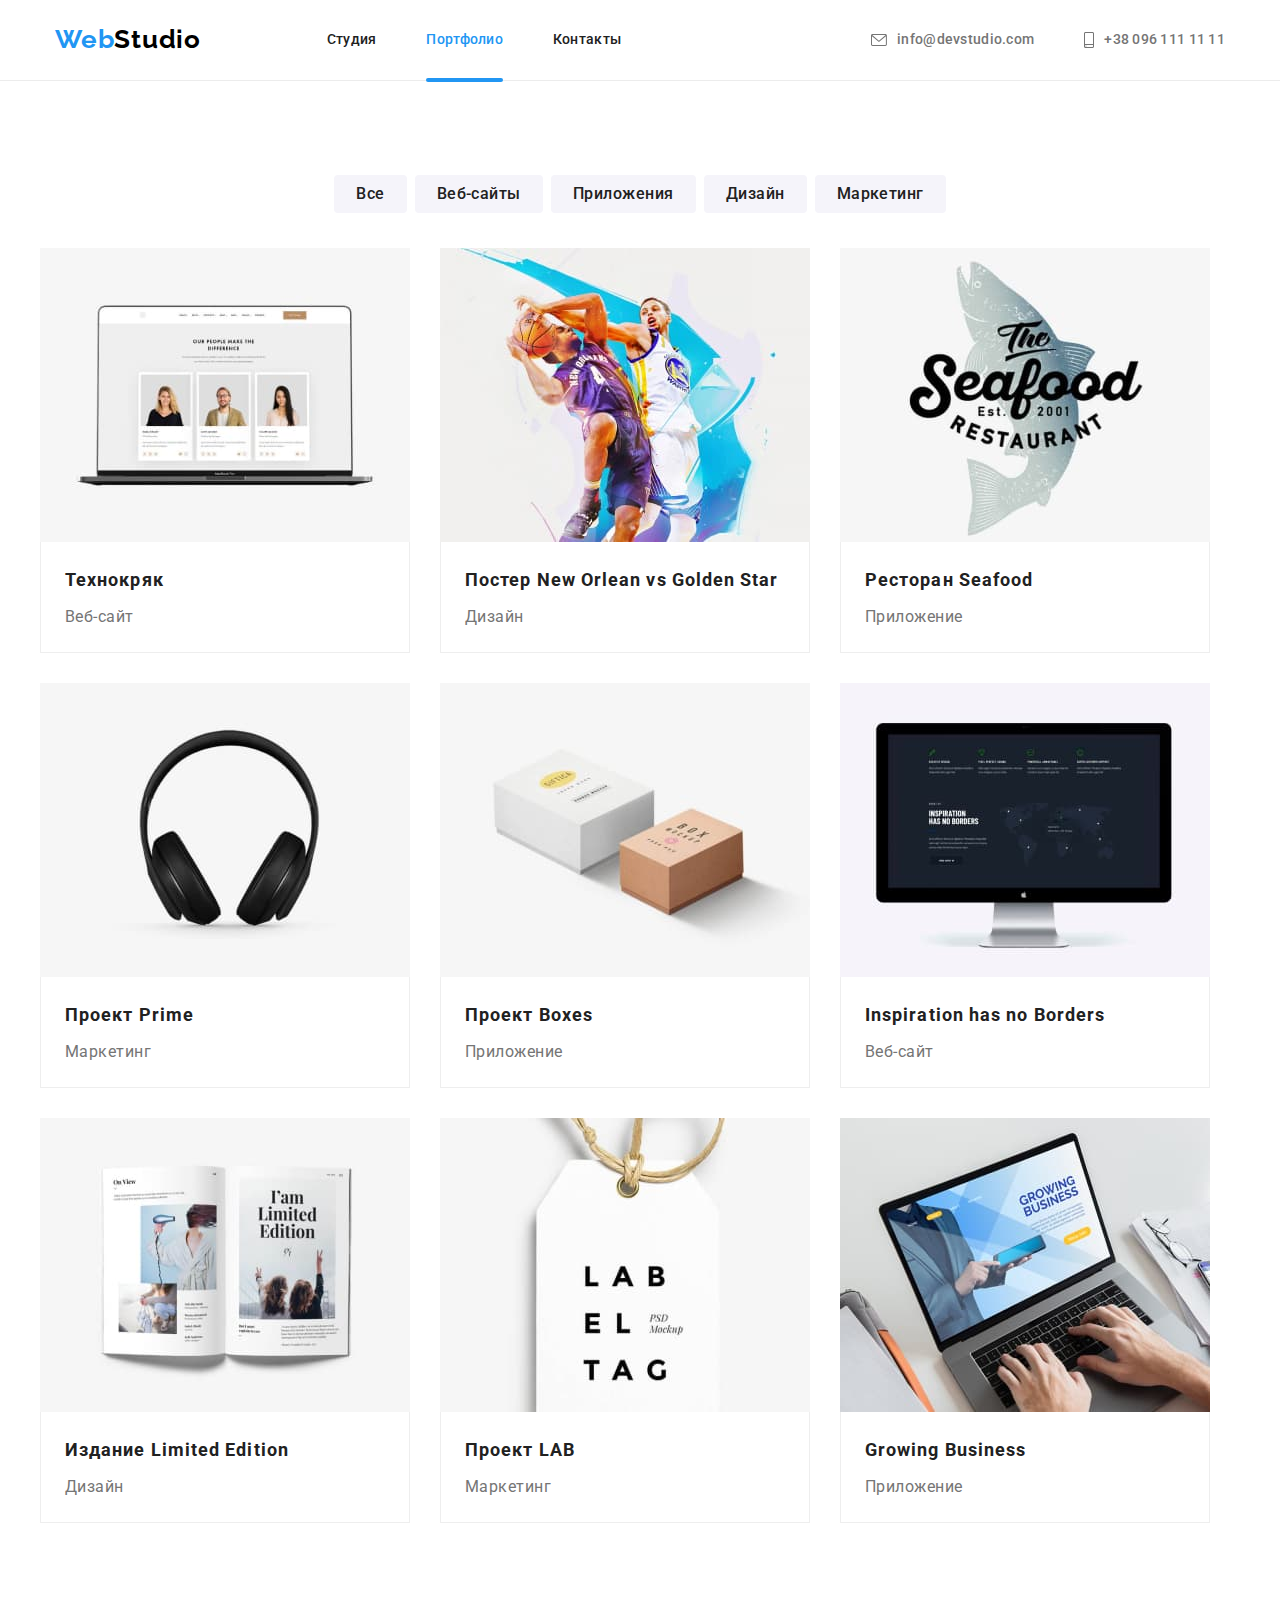
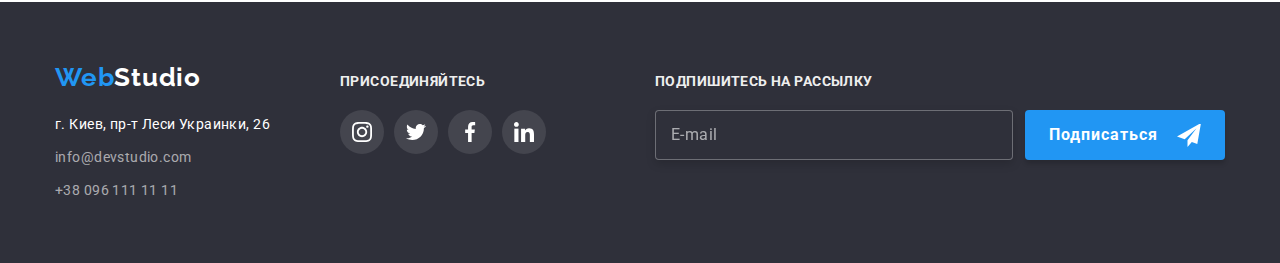
==== commit c856fc98: "1200-767-480" ====
--- a/portfolio.html
+++ b/portfolio.html
@@ -93,18 +93,19 @@
                         <div class="gallery__overlay">
                             <p class="overlay__text" >Ресурс предлагает комплексные предложения с разным уровнем функционала и сервисов. Все это позволит посетителю получить исчерпывающие сведения о компании или частном лице.</p>
                         <picture class="img">
+
+                            <source srcset="./images/portfolio/desctop/card1-desctop.jpg 1x, 
+                                    ./images/portfolio/desctop/card1-desctop@2x.jpg 2x" 
+                                    media="(min-width: 1200px)">
+
+                            <source srcset="./images/portfolio/tablet/card1-tablet.jpg 1x, 
+                                ./images/portfolio/tablet/card1-tablet@2x.jpg 2x" 
+                                media="(min-width: 768px)">
+
                             <source srcset="./images/portfolio/mobile/card1-mobile.jpg 1x, 
                             ./images/portfolio/mobile/card1-mobile@2x.jpg 2x" 
                             media="(max-width: 767px)">
-
-                            <source srcset="./images/portfolio/tablet/card1-tablet.jpg 1x, 
-                                ./images/portfolio/tablet/card1-tablet@2x.jpg 2x" 
-                                media="(max-width: 1199px)">
-
-                            <source srcset="./images/portfolio/desctop/card1-desctop.jpg 1x, 
-                                    ./images/portfolio/desctop/card1-desctop@2x.jpg 2x" 
-                                    media="(min-width: 1200px)">
-
+                        
 
                             <img src="./images/portfolio/mobile/card1-mobile.jpg" 
                             alt="Экран ноутбука">
@@ -124,15 +125,15 @@
                         <div class="gallery__overlay">
                             <p class="overlay__text">Ресурс предлагает комплексные предложения с разным уровнем функционала и сервисов. Все это позволит посетителю получить исчерпывающие сведения о компании или частном лице.</p>
                             <picture class="img">
+
+                                <source srcset="./images/portfolio/desctop/card2-desctop.jpg 1x, 
+                                        ./images/portfolio/desctop/card2-desctop@2x.jpg 2x" media="(min-width: 1200px)">
+
+                                <source srcset="./images/portfolio/tablet/card2-tablet.jpg 1x, 
+                                    ./images/portfolio/tablet/card2-tablet@2x.jpg 2x" media="(min-width: 768px)">
+                                       
                                 <source srcset="./images/portfolio/mobile/card2-mobile.jpg 1x, 
                                 ./images/portfolio/mobile/card2-mobile@2x.jpg 2x" media="(max-width: 767px)">
-
-                                <source srcset="./images/portfolio/tablet/card2-tablet.jpg 1x, 
-                                    ./images/portfolio/tablet/card2-tablet@2x.jpg 2x" media="(max-width: 1199px)">
-
-                                <source srcset="./images/portfolio/desctop/card2-desctop.jpg 1x, 
-                                        ./images/portfolio/desctop/card2-desctop@2x.jpg 2x" media="(min-width: 1200px)">
-
 
                                 <img src="./images/portfolio/mobile/card2-mobile.jpg" alt="Экран ноутбука">
                             </picture>
@@ -153,19 +154,19 @@
                         <div class="gallery__overlay">
                             <p class="overlay__text">Ресурс предлагает комплексные предложения с разным уровнем функционала и сервисов. Все это позволит посетителю получить исчерпывающие сведения о компании или частном лице.</p>
                             <picture class="img">
+
+                                <source srcset="./images/portfolio/desctop/card3-desctop.jpg 1x, 
+                                        ./images/portfolio/desctop/card3-desctop@2x.jpg 2x" 
+                                        media="(min-width: 1200px)">
+
+                                <source srcset="./images/portfolio/tablet/card3-tablet.jpg 1x, 
+                                    ./images/portfolio/tablet/card3-tablet@2x.jpg 2x" 
+                                    media="(min-width: 768px)">
+
                                 <source srcset="./images/portfolio/mobile/card3-mobile.jpg 1x, 
                                 ./images/portfolio/mobile/card3-mobile@2x.jpg 2x" 
                                 media="(max-width: 767px)">
 
-                                <source srcset="./images/portfolio/tablet/card3-tablet.jpg 1x, 
-                                    ./images/portfolio/tablet/card3-tablet@2x.jpg 2x" 
-                                    media="(max-width: 1199px)">
-
-                                <source srcset="./images/portfolio/desctop/card3-desctop.jpg 1x, 
-                                        ./images/portfolio/desctop/card3-desctop@2x.jpg 2x" 
-                                        media="(min-width: 1200px)">
-
-
                                 <img src="./images/portfolio/mobile/card3-mobile.jpg" 
                                 alt="Экран ноутбука">
                             </picture>
@@ -185,16 +186,16 @@
                         <div class="gallery__overlay">
                             <p class="overlay__text">Ресурс предлагает комплексные предложения с разным уровнем функционала и сервисов. Все это позволит посетителю получить исчерпывающие сведения о компании или частном лице.</p>
                             <picture class="img">
+
+                                <source srcset="./images/portfolio/desctop/card4-desctop.jpg 1x, 
+                                        ./images/portfolio/desctop/card4-desctop@2x.jpg 2x" media="(min-width: 1200px)">
+                                
+                                <source srcset="./images/portfolio/tablet/card4-tablet.jpg 1x, 
+                                    ./images/portfolio/tablet/card4-tablet@2x.jpg 2x" media="(min-width: 768px)">
+
                                 <source srcset="./images/portfolio/mobile/card4-mobile.jpg 1x, 
                                 ./images/portfolio/mobile/card4-mobile@2x.jpg 2x" media="(max-width: 767px)">
 
-                                <source srcset="./images/portfolio/tablet/card4-tablet.jpg 1x, 
-                                    ./images/portfolio/tablet/card4-tablet@2x.jpg 2x" media="(max-width: 1199px)">
-
-                                <source srcset="./images/portfolio/desctop/card4-desctop.jpg 1x, 
-                                        ./images/portfolio/desctop/card4-desctop@2x.jpg 2x" media="(min-width: 1200px)">
-
-
                                 <img src="./images/portfolio/mobile/card4-mobile.jpg" alt="Экран ноутбука">
                             </picture>
 
@@ -213,14 +214,17 @@
                         <div class="gallery__overlay">
                             <p class="overlay__text">Ресурс предлагает комплексные предложения с разным уровнем функционала и сервисов. Все это позволит посетителю получить исчерпывающие сведения о компании или частном лице.</p>
                             <picture class="img">
+
+                                <source srcset="./images/portfolio/desctop/card5-desctop.jpg 1x, 
+                                        ./images/portfolio/desctop/card5-desctop@2x.jpg 2x" media="(min-width: 1200px)">
+                                
+                                <source srcset="./images/portfolio/tablet/card5-tablet.jpg 1x, 
+                                    ./images/portfolio/tablet/card5-tablet@2x.jpg 2x" media="(min-width: 768px)">
+                                
                                 <source srcset="./images/portfolio/mobile/card5-mobile.jpg 1x, 
                                 ./images/portfolio/mobile/card5-mobile@2x.jpg 2x" media="(max-width: 767px)">
 
-                                <source srcset="./images/portfolio/tablet/card5-tablet.jpg 1x, 
-                                    ./images/portfolio/tablet/card5-tablet@2x.jpg 2x" media="(max-width: 1199px)">
-
-                                <source srcset="./images/portfolio/desctop/card5-desctop.jpg 1x, 
-                                        ./images/portfolio/desctop/card5-desctop@2x.jpg 2x" media="(min-width: 1200px)">
+
 
 
                                 <img src="./images/portfolio/mobile/card5-mobile.jpg" alt="Экран ноутбука">
@@ -240,14 +244,17 @@
                         <div class="gallery__overlay">
                             <p class="overlay__text">Ресурс предлагает комплексные предложения с разным уровнем функционала и сервисов. Все это позволит посетителю получить исчерпывающие сведения о компании или частном лице.</p>
                             <picture class="img">
+
+                                <source srcset="./images/portfolio/desctop/card6-desctop.jpg 1x, 
+                                        ./images/portfolio/desctop/card6-desctop@2x.jpg 2x" media="(min-width: 1200px)">
+                                
+                                <source srcset="./images/portfolio/tablet/card6-tablet.jpg 1x, 
+                                    ./images/portfolio/tablet/card6-tablet@2x.jpg 2x" media="(min-width: 768px)">
+
                                 <source srcset="./images/portfolio/mobile/card6-mobile.jpg 1x, 
                                 ./images/portfolio/mobile/card6-mobile@2x.jpg 2x" media="(max-width: 767px)">
 
-                                <source srcset="./images/portfolio/tablet/card6-tablet.jpg 1x, 
-                                    ./images/portfolio/tablet/card6-tablet@2x.jpg 2x" media="(max-width: 1199px)">
-
-                                <source srcset="./images/portfolio/desctop/card6-desctop.jpg 1x, 
-                                        ./images/portfolio/desctop/card6-desctop@2x.jpg 2x" media="(min-width: 1200px)">
+
 
 
                                 <img src="./images/portfolio/mobile/card6-mobile.jpg" alt="Экран ноутбука">
@@ -268,16 +275,16 @@
                         <div class="gallery__overlay">
                             <p class="overlay__text">Ресурс предлагает комплексные предложения с разным уровнем функционала и сервисов. Все это позволит посетителю получить исчерпывающие сведения о компании или частном лице.</p>
                             <picture class="img">
+                                
+                                <source srcset="./images/portfolio/desctop/card7-desctop.jpg 1x, 
+                                        ./images/portfolio/desctop/card7-desctop@2x.jpg 2x" media="(min-width: 1200px)">
+                                
+                                <source srcset="./images/portfolio/tablet/card7-tablet.jpg 1x, 
+                                    ./images/portfolio/tablet/card7-tablet@2x.jpg 2x" media="(min-width: 768px)">
+
                                 <source srcset="./images/portfolio/mobile/card7-mobile.jpg 1x, 
                                 ./images/portfolio/mobile/card7-mobile@2x.jpg 2x" media="(max-width: 767px)">
 
-                                <source srcset="./images/portfolio/tablet/card7-tablet.jpg 1x, 
-                                    ./images/portfolio/tablet/card7-tablet@2x.jpg 2x" media="(max-width: 1199px)">
-
-                                <source srcset="./images/portfolio/desctop/card7-desctop.jpg 1x, 
-                                        ./images/portfolio/desctop/card7-desctop@2x.jpg 2x" media="(min-width: 1200px)">
-
-
                                 <img src="./images/portfolio/mobile/card7-mobile.jpg" alt="Экран ноутбука">
                             </picture>
 
@@ -296,16 +303,15 @@
                         <div class="gallery__overlay">
                             <p class="overlay__text">Ресурс предлагает комплексные предложения с разным уровнем функционала и сервисов. Все это позволит посетителю получить исчерпывающие сведения о компании или частном лице.</p>
                             <picture class="img">
+
+                                <source srcset="./images/portfolio/desctop/card8-desctop.jpg 1x, 
+                                        ./images/portfolio/desctop/card8-desctop@2x.jpg 2x" media="(min-width: 1200px)">
+                                <source srcset="./images/portfolio/tablet/card8-tablet.jpg 1x, 
+                                    ./images/portfolio/tablet/card8-tablet@2x.jpg 2x" media="(min-width: 768px)">
+
                                 <source srcset="./images/portfolio/mobile/card8-mobile.jpg 1x, 
                                 ./images/portfolio/mobile/card8-mobile@2x.jpg 2x" media="(max-width: 767px)">
 
-                                <source srcset="./images/portfolio/tablet/card8-tablet.jpg 1x, 
-                                    ./images/portfolio/tablet/card8-tablet@2x.jpg 2x" media="(max-width: 1199px)">
-
-                                <source srcset="./images/portfolio/desctop/card8-desctop.jpg 1x, 
-                                        ./images/portfolio/desctop/card8-desctop@2x.jpg 2x" media="(min-width: 1200px)">
-
-
                                 <img src="./images/portfolio/mobile/car81-mobile.jpg" alt="Экран ноутбука">
                             </picture>
 
@@ -324,15 +330,15 @@
                         <div class="gallery__overlay">
                             <p class="overlay__text">Ресурс предлагает комплексные предложения с разным уровнем функционала и сервисов. Все это позволит посетителю получить исчерпывающие сведения о компании или частном лице.</p>
                             <picture class="img">
+
+                                 <source srcset="./images/portfolio/desctop/card9-desctop.jpg 1x, 
+                                        ./images/portfolio/desctop/card9-desctop@2x.jpg 2x" media="(min-width: 1200px)">
+                                
+                                <source srcset="./images/portfolio/tablet/card9-tablet.jpg 1x, 
+                                    ./images/portfolio/tablet/card9-tablet@2x.jpg 2x" media="(min-width: 768px)">
+                               
                                 <source srcset="./images/portfolio/mobile/card9-mobile.jpg 1x, 
                                 ./images/portfolio/mobile/card9-mobile@2x.jpg 2x" media="(max-width: 767px)">
-
-                                <source srcset="./images/portfolio/tablet/card9-tablet.jpg 1x, 
-                                    ./images/portfolio/tablet/card9-tablet@2x.jpg 2x" media="(max-width: 1199px)">
-
-                                <source srcset="./images/portfolio/desctop/card9-desctop.jpg 1x, 
-                                        ./images/portfolio/desctop/card9-desctop@2x.jpg 2x" media="(min-width: 1200px)">
-
 
                                 <img src="./images/portfolio/mobile/card9-mobile.jpg" alt="Экран ноутбука">
                             </picture>
--- a/sass/main.min.css
+++ b/sass/main.min.css
@@ -1 +1 @@
-body{background-color:#fff;color:#757575;font-family:"Roboto",sans-serif}.container{margin-left:auto;margin-right:auto;padding-left:15px;padding-right:15px}@media screen and (min-width: 768px){.container{width:768px}}@media screen and (min-width: 1200px){.container{width:1200px}}.section{padding:60px 0}@media screen and (min-width: 1200px){.section{padding:94px 0}}.section--no-padding-top{padding-top:0}@media screen and (max-width: 1200px){.section--no-padding-top{display:none}}.section--team-background{background-color:#f5f4fa}ul{list-style:none;margin:0;padding:0}h1,h2,h3,p{padding:0;margin:0}img{display:block;width:100%;height:auto}.section__title{font-weight:700;font-size:28px;line-height:1.18;text-align:center;letter-spacing:.03em;color:#212121;margin-bottom:30px}@media screen and (min-width: 1200px){.section__title{font-size:36px;line-height:1.17;letter-spacing:.03em;margin-bottom:50px}}.visually-hidden{position:absolute;width:1px;height:1px;margin:-1px;border:0;padding:0;white-space:nowrap;-webkit-clip-path:inset(100%);clip-path:inset(100%);clip:rect(0 0 0 0);overflow:hidden}.logo{color:#000;font-family:"Raleway";font-weight:700;font-size:26px;line-height:1.2;letter-spacing:.03em;text-decoration:none;transition:color 250ms cubic-bezier(0.4, 0, 0.2, 1)}.logo:hover,.logo:focus{color:#2196f3}.logo__web{color:#2196f3}.logo--foot{color:#fff}.button{font-family:inherit;font-weight:700;font-size:16px;line-height:1.88;letter-spacing:.06em;border:rgba(0,0,0,0);border-radius:4px;width:200px;height:50px;box-shadow:0px 4px 4px rgba(0,0,0,.15);color:#fff;background-color:#2196f3;cursor:pointer}.button:hover,.button:focus{background-color:#188ce8}.form__button{display:block;margin:0 auto}.subscribe__button{display:flex;align-items:center;justify-content:space-evenly;margin:auto}@media screen and (min-width: 1200px){.subscribe__button{margin-left:12px}}.order__button{transition:background-color 250ms cubic-bezier(0.4, 0, 0.2, 1)}.social{display:flex;justify-content:center}.social__item{width:44px;height:44px}.social__item:not(:last-child){margin-right:10px}.social__link{display:flex;justify-content:center;align-items:center;width:100%;height:100%;border-radius:50%;background:rgba(255,255,255,.1);color:#afb1b8}.social__link:hover,.social__link:focus{background-color:#2196f3;color:#fff}.social__link--team{transition:background-color 250ms cubic-bezier(0.4, 0, 0.2, 1),color 250ms cubic-bezier(0.4, 0, 0.2, 1)}.social__icon--team{fill:currentColor}.social-title{font-weight:700;font-size:14px;line-height:1.1;letter-spacing:.03em;text-transform:uppercase;color:#eee;margin-bottom:20px}@media screen and (min-width: 1200px){.social-title{text-align:start}}@media screen and (min-width: 1200px){.footer__social{margin-bottom:0}}.social__link--footer{fill:#fff;transition:background-color 250ms cubic-bezier(0.4, 0, 0.2, 1)}@media screen and (min-width: 1200px){.sb-social{text-align:start}}.header{border-bottom-width:1px;border-bottom-style:solid;border-bottom-color:#ececec}.header__container{position:relative;display:flex;align-items:center;justify-content:space-between;height:60px}@media screen and (min-width: 768px){.header__container{height:80px}}.nav{display:block}@media screen and (max-width: 767px){.nav{margin-bottom:270px}}@media screen and (min-width: 768px){.nav{display:flex}}.nav__link{font-weight:500;font-size:40px;line-height:47px;letter-spacing:.02em;text-decoration:none;color:#212121;display:block;transition:color 250ms cubic-bezier(0.4, 0, 0.2, 1);padding-top:16px;padding-bottom:16px}@media screen and (min-width: 768px){.nav__link{font-size:14px;line-height:1.1;position:relative}}.nav__link:hover,.nav__link:focus{color:#2196f3}@media screen and (min-width: 768px){.nav__item:not(:first-child){margin-left:50px}}.nav__link--current{color:#2196f3}.nav__link--current::after{content:"";display:block;width:100%;height:4px;border-radius:2px;background-color:#2196f3;position:absolute;left:0;bottom:-18px}@media screen and (max-width: 767px){.nav__link--current::after{display:none}}@media screen and (min-width: 768px){.contacts{margin-left:84px}}@media screen and (min-width: 1200px){.contacts{display:flex;flex-direction:row-reverse;margin-left:250px}}.menu-tel{font-size:34px;line-height:40px;letter-spacing:.02em;text-decoration:none;color:#2196f3}@media screen and (min-width: 768px){.menu-tel{font-weight:500;font-size:14px;line-height:1.1;letter-spacing:.02em;color:#757575}}.menu-email{font-weight:500;font-size:24px;line-height:1.1;letter-spacing:.02em;color:#757575;text-decoration:none}@media screen and (min-width: 768px){.menu-email{font-size:14px}}.contacts__link{transition:color 250ms cubic-bezier(0.4, 0, 0.2, 1)}.contacts__link:hover,.contacts__link:focus{color:#2196f3}@media screen and (min-width: 768px)and (max-width: 1199px){.contacts__link{display:flex;align-items:center}}@media screen and (min-width: 1200px){.contacts__link{display:flex;align-items:center;padding-top:32px;padding-bottom:32px}}.contacts__icon{display:none}@media screen and (min-width: 768px){.contacts__icon{display:block;margin-right:10px;fill:currentColor}}@media screen and (min-width: 1200px){.contacts__item+.contacts__item{margin-right:50px}}.contacts__item:not(:first-child){margin-top:32px}@media screen and (min-width: 768px)and (max-width: 1199px){.contacts__item:not(:first-child){margin-top:10px}}@media screen and (min-width: 1200px){.contacts__item:not(:first-child){margin-top:0}}.menu-mobile-container{z-index:100}@media screen and (min-width: 768px){.menu-mobile-container{display:flex;align-items:center}}@media screen and (max-width: 767px){.menu-mobile-container{display:none;position:absolute;left:0;top:0;width:100%;background-color:#fff;padding:20px;font-size:20px}}.menu-mobile-container.is-open{display:block}@media screen and (min-width: 768px){.menu-mobile-container.is-open{display:flex}}.btn-menu-mobile{display:inline-flex;margin:0;padding:0;background-color:rgba(0,0,0,0);border:none;z-index:100}@media screen and (min-width: 768px){.btn-menu-mobile{display:none}}.btn-menu-mobile:hover,.btn-menu-mobile:focus{fill:#2196f3}.btn-menu-mobile .icon-close-mobile{display:none}.btn-menu-mobile.is-open .icon-close-mobile{display:block}.btn-menu-mobile.is-open .icon-menu-mobile{display:none}.soc-mobile{display:flex;align-items:center;justify-content:center;margin-top:64px;margin-bottom:28px}@media screen and (min-width: 768px){.soc-mobile{display:none}}.soc-mobile_link{font-size:18px;line-height:1.22;letter-spacing:.02em;text-decoration:none;margin-top:auto;color:#2196f3}.soc-mobile_item:not(:last-child){border-right:1px solid rgba(33,33,33,.2)}.soc-mobile_item{padding:0 5px}.order{padding-top:118px;padding-bottom:198px;background-color:#c4c4c4;background-image:linear-gradient(to top, rgba(47, 48, 58, 0.4), rgba(47, 48, 58, 0.4)),url(../images/index/bg-img/img-bg-mobile.jpg);background-repeat:no-repeat;background-size:cover;background-position:center;text-align:center}@media screen and (min-width: 1200px){.order{padding-top:200px;padding-bottom:280px}}@media(min-device-pixel-ratio: 2),(-webkit-min-device-pixel-ratio: 2),(min-resolution: 192dpi),(min-resolution: 2dppx){.order{background-image:linear-gradient(to top, rgba(47, 48, 58, 0.4), rgba(47, 48, 58, 0.4)),url(../images/index/bg-img/img-bg-mobile@2.jpg)}}.order__title{font-weight:900;font-size:26px;line-height:1.62;text-align:center;letter-spacing:.06em;text-transform:uppercase;color:#fff;margin-bottom:30px}@media screen and (min-width: 1200px){.order__title{font-size:44px;line-height:1.36}}@media(min-width: 767px){.order{background-image:linear-gradient(to top, rgba(47, 48, 58, 0.4), rgba(47, 48, 58, 0.4)),url(../images/index/bg-img/img-bg-tablet.jpg)}}@media(min-width: 767px)and (min-device-pixel-ratio: 2),(min-width: 767px)and (-webkit-min-device-pixel-ratio: 2),(min-width: 767px)and (min-resolution: 192dpi),(min-width: 767px)and (min-resolution: 2dppx){.order{background-image:linear-gradient(to top, rgba(47, 48, 58, 0.4), rgba(47, 48, 58, 0.4)),url(../images/index/bg-img/img-bg-tablet@2x.jpg)}}@media(min-width: 1200px){.order{background-image:linear-gradient(to top, rgba(47, 48, 58, 0.4), rgba(47, 48, 58, 0.4)),url(../images/index/bg-img/img-bg-desctop.jpg)}}@media(min-width: 1200px)and (min-device-pixel-ratio: 2),(min-width: 1200px)and (-webkit-min-device-pixel-ratio: 2),(min-width: 1200px)and (min-resolution: 192dpi),(min-width: 1200px)and (min-resolution: 2dppx){.order{background-image:linear-gradient(to top, rgba(47, 48, 58, 0.4), rgba(47, 48, 58, 0.4)),url(../images/index/bg-img/img-bg-desctop@2.jpg)}}.properties__title{font-weight:700;font-size:14px;line-height:1.1;letter-spacing:.03em;text-transform:uppercase;color:#212121}@media screen and (max-width: 767px){.properties__title{text-align:center}}.properties__text{font-size:14px;line-height:1.71;letter-spacing:.03em;color:#757575;margin-bottom:0px;margin-top:10px}@media screen and (min-width: 768px){.properties{display:flex;flex-wrap:wrap;margin:-15px}}@media screen and (min-width: 1200px){.properties{flex-wrap:nowrap;margin:0}}@media screen and (min-width: 768px)and (max-width: 1199px){.properties__item{width:calc((100% - 60px)/2);margin:15px}}@media screen and (max-width: 767px){.properties__item:not(:last-child){margin-bottom:30px}}@media screen and (min-width: 1200px){.properties__item:not(:last-child){margin-right:30px}}.properties__box{height:120px;background-color:#f5f4fa;margin-bottom:30px;display:flex;align-items:center;justify-content:center}.work{display:flex}.work__text{font-weight:700;font-size:14px;line-height:1.1;letter-spacing:.03em;text-transform:uppercase;position:absolute;left:0;bottom:0;color:#fff;display:flex;width:370px;height:70px;justify-content:center;align-items:center;background:rgba(47,48,58,.8)}.work__item{position:relative;transition:transform 250ms cubic-bezier(0.4, 0, 0.2, 1)}.work__item:not(:last-child){margin-right:30px}.work__item:hover{transform:scale(1.1)}.our-team{text-align:center}@media screen and (min-width: 768px){.our-team{display:flex;justify-content:space-between;flex-wrap:wrap;margin:-15px}}@media screen and (min-width: 1200px){.our-team{flex-wrap:nowrap;margin:0}}.our-team__item{box-shadow:0px 1px 3px rgba(0,0,0,.12),0px 1px 1px rgba(0,0,0,.14),0px 2px 1px rgba(0,0,0,.2);background-color:#fff}@media screen and (max-width: 767px){.our-team__item:not(:last-child){margin-bottom:30px}}@media screen and (min-width: 768px)and (max-width: 1199px){.our-team__item{width:calc((100% - 60px)/2);margin:15px}}.our-team__post{padding-top:30px;padding-bottom:24px}@media screen and (min-width: 1200px){.our-team__post{padding-top:30px;padding-bottom:30px}}.our-team__title{font-weight:500;font-size:16px;line-height:1.2;letter-spacing:.03em;color:#212121;margin-bottom:10px}.our-team__text{font-size:16px;line-height:1.2;letter-spacing:.03em;color:#757575;margin-bottom:16px}.clients{justify-content:center}@media screen and (max-width: 767px){.clients{display:flex;flex-wrap:wrap;margin:-15px}}@media screen and (min-width: 768px)and (max-width: 1199px){.clients{display:flex;flex-wrap:wrap;margin:-15px}}@media screen and (min-width: 1200px){.clients{display:flex;flex-wrap:wrap}}.clients__item{width:170px;height:92px}@media screen and (min-width: 1200px){.clients__item:not(:last-child){margin-right:30px}}@media screen and (max-width: 767px){.clients__item{width:calc((100% - 60px)/2);margin:15px}}@media screen and (min-width: 768px)and (max-width: 1199px){.clients__item{width:calc((100% - 90px)/3);margin:15px}}.clients__link{display:flex;justify-content:center;align-items:center;width:100%;height:100%;border:1px solid #afb1b8;border-radius:4px;color:#afb1b8;transition:color 250ms cubic-bezier(0.4, 0, 0.2, 1),transform 250ms cubic-bezier(0.4, 0, 0.2, 1)}.clients__link:hover,.clients__link:focus{border-color:#2196f3;color:#2196f3;transform:scale(1.1)}.clients__icon{width:106px;height:60px;fill:currentColor}.filtr{display:flex;flex-wrap:wrap;margin-bottom:40px}@media screen and (min-width: 768px){.filtr{justify-content:center;margin-bottom:30px;flex-wrap:nowrap}}@media screen and (min-width: 1200px){.filtr{justify-content:center;margin-bottom:50px;flex-wrap:nowrap}}.filtr .filtr__item:not(:last-child){margin-right:8px}.filtr .filtr__item:nth-child(-n+3){margin-bottom:15px}@media screen and (min-width: 768px){.filtr .filtr__item:nth-child(-n+3){margin-bottom:0}}.filtr .filtr__btn{font-family:inherit;font-weight:500;font-size:16px;line-height:1.62;text-align:center;letter-spacing:.03em;color:#212121;cursor:pointer;background:#f5f4fa;border:#f5f4fa;height:38px;border-radius:4px;padding:6px 22px;transition:background-color 250ms cubic-bezier(0.4, 0, 0.2, 1),box-shadow 250ms cubic-bezier(0.4, 0, 0.2, 1),transform 250ms cubic-bezier(0.4, 0, 0.2, 1),color 250ms cubic-bezier(0.4, 0, 0.2, 1)}.filtr .filtr__btn:hover,.filtr .filtr__btn:focus{background-color:#2196f3;color:#fff;box-shadow:0px 3px 1px rgba(0,0,0,.1),0px 1px 2px rgba(0,0,0,.08),0px 2px 2px rgba(0,0,0,.12);outline:none;transform:scale(1.1)}@media screen and (min-width: 768px){.gallery{display:flex;flex-wrap:wrap}}@media screen and (min-width: 1200px){.gallery{display:flex;flex-wrap:wrap}}.gallery .gallery__item:not(:last-child){margin-bottom:30px}@media screen and (min-width: 768px)and (max-width: 1199px){.gallery .gallery__item:not(:last-child){margin-bottom:15px}}@media screen and (min-width: 768px)and (max-width: 1199px){.gallery .gallery__item{width:calc((100% - 60px)/2);margin:15px}}@media screen and (min-width: 1200px){.gallery .gallery__item{margin-right:30px;margin-bottom:30px}.gallery .gallery__item:nth-child(3n){margin-right:0}.gallery .gallery__item:nth-last-child(-n+3){margin-bottom:0}}@media screen and (min-width: 768px)and (max-width: 1199px){.gallery .gallery__item:last-child{margin-bottom:0}}@media screen and (min-width: 1200px){.gallery .gallery__item:nth-child(3n){margin-right:0}}@media screen and (min-width: 1200px){.gallery .gallery__item:nth-last-child(-n+3){margin-bottom:0}}.gallery .gallery__link{display:flex;flex-direction:column;text-decoration:none;transition:box-shadow 250ms cubic-bezier(0.4, 0, 0.2, 1)}.gallery .gallery__link:hover,.gallery .gallery__link:focus{box-shadow:0px 1px 1px rgba(0,0,0,.12),0px 4px 4px rgba(0,0,0,.06),1px 4px 6px rgba(0,0,0,.16)}.gallery .gallery__title{font-weight:700;font-size:18px;line-height:2;letter-spacing:.06em;color:#212121}.gallery .gallery__text{font-size:16px;line-height:1.88;letter-spacing:.03em;color:#757575;margin-top:4px}.gallery .gallery__border{padding:20px 24px;flex-grow:1;border-right-width:1px;border-right-style:solid;border-right-color:#eee;border-bottom-width:1px;border-bottom-style:solid;border-bottom-color:#eee;border-left-width:1px;border-left-style:solid;border-left-color:#eee}.gallery__overlay{position:relative;overflow:hidden}.overlay__text{color:#fff;font-size:18px;line-height:1.55;letter-spacing:.03em;padding:77px 24px;position:absolute;top:0;left:0;width:100%;height:100%;background-color:rgba(33,150,243,.9);transform:translateY(100%);transition:transform 250ms linear}.gallery__link:hover .overlay__text,.gallery__link:focus .overlay__text{transform:translateY(0)}@media screen and (min-width: 768px){.overlay__text{padding-top:49px}}@media screen and (min-width: 1200px){.overlay__text{padding:63px 24px}}.footer{background-color:#2f303a;padding-top:60px;padding-bottom:60px}.footer .footer__address{margin-bottom:60px}@media screen and (min-width: 768px){.footer .footer__address{margin-bottom:0}}@media screen and (min-width: 1200px){.footer .footer__address{margin-right:70px;margin-bottom:0}}.footer-container{text-align:center}@media screen and (min-width: 1200px){.footer-container{display:flex;align-items:baseline;justify-content:space-between}}.footer__tablet{margin-bottom:60px}@media screen and (min-width: 768px){.footer__tablet{display:flex;justify-content:space-around;align-items:baseline}}@media screen and (min-width: 1200px){.footer__tablet{text-align:start;margin-bottom:0}}.address{margin-top:20px;padding-bottom:0}.address .address__item:not(:last-child){margin-bottom:9px}.address .address__map{font-style:normal;font-size:14px;line-height:1.71;letter-spacing:.03em;color:#fff;text-decoration:none;transition:color 250ms cubic-bezier(0.4, 0, 0.2, 1)}.address .address__map:hover,.address .address__map:focus{color:#2196f3}.address .address__contacts{font-style:normal;font-size:14px;line-height:1.71;letter-spacing:.03em;color:rgba(255,255,255,.6);text-decoration:none;transition:color 250ms cubic-bezier(0.4, 0, 0.2, 1)}.address .address__contacts:hover,.address .address__contacts:focus{color:#2196f3}.backdrop{position:fixed;z-index:100;top:0;left:0;width:100%;height:100%;background-color:rgba(0,0,0,.2);opacity:1;transition:opacity 250ms cubic-bezier(0.4, 0, 0.2, 1)}.backdrop.is-hidden{opacity:0;pointer-events:none}.modal{position:relative;background:#fff;box-shadow:0px 1px 3px rgba(0,0,0,.12),0px 1px 1px rgba(0,0,0,.14),0px 2px 1px rgba(0,0,0,.2);border-radius:4px}@media screen and (min-width: 480px){.modal{width:450px;height:609px;top:50%;left:50%;transform:scale(1) translate(-50%, -50%)}}@media screen and (min-width: 1200px){.modal{width:528px;height:581px}}.backdrop.is-hidden .modal{transform:scale(1.1) translate(-50%, -50%)}.button-close{width:30px;height:30px;position:absolute;top:8px;right:8px;padding:0;background:#fff;border:1px solid rgba(0,0,0,.1);border-radius:50%;transform:scale(1);transition:transform 250ms cubic-bezier(0.4, 0, 0.2, 1)}.button-close:hover{transform:scale(1.1);cursor:pointer}.icon-close{display:block;margin:0 auto;transition:fill 250ms cubic-bezier(0.4, 0, 0.2, 1)}.icon-close:hover{fill:#2196f3}.form{padding:40px}.form .form__title{font-weight:700;font-size:20px;line-height:1.15;text-align:center;margin-bottom:12px;color:#212121}.form .form__field{margin-bottom:10px;position:relative}.form .form__lable{font-size:12px;line-height:1.17;letter-spacing:.01em;margin-bottom:4px}.form .form__input{width:100%;height:40px;border:1px solid rgba(33,33,33,.2);box-sizing:border-box;border-radius:4px;font-size:inherit;padding:12px;padding-left:42px;outline:none;transition:border-color 250ms cubic-bezier(0.4, 0, 0.2, 1)}.form .form__input:focus+.form__icon{fill:#2196f3}.form .form__input:focus{border-color:#2196f3}.form .form__input::-moz-placeholder{font-size:14px;line-height:1.14;letter-spacing:.01em;color:rgba(117,117,117,.5)}.form .form__input:-ms-input-placeholder{font-size:14px;line-height:1.14;letter-spacing:.01em;color:rgba(117,117,117,.5)}.form .form__input::placeholder{font-size:14px;line-height:1.14;letter-spacing:.01em;color:rgba(117,117,117,.5)}.form .form__icon{position:absolute;top:30px;left:12px;fill:#212121;transition:fill 250ms cubic-bezier(0.4, 0, 0.2, 1)}.form .form__textarea{height:120px;padding:12px 16px;resize:none}.checkbox{display:flex;z-index:200;align-items:center;justify-content:center;font-size:12px;line-height:1.71;color:#757575;margin-bottom:30px;margin-top:20px}@media screen and (min-width: 1200px){.checkbox{font-size:14px}}.checkbox .checkbox__icon{display:block;width:16px;height:15px;border:2px solid #212121;border-radius:2px;transition:border-color 250ms cubic-bezier(0.4, 0, 0.2, 1),background-color 250ms cubic-bezier(0.4, 0, 0.2, 1);margin-right:8px}.checkbox .checkbox__contract{display:contents;margin-left:2px;color:#2196f3}.checkbox__input:checked+.checkbox__icon{background-color:#2196f3;background-image:url(../images/icons/check.svg);background-size:contain;background-repeat:no-repeat;background-position:center;border-color:#2196f3}@media screen and (min-width: 1200px){.subscribe{display:flex;justify-content:center}}.subscribe .subscribe__input{width:100%;height:50px;padding-left:15px;padding-right:15px;border:1px solid rgba(255,255,255,.3);filter:drop-shadow(0px 4px 4px rgba(0, 0, 0, 0.15));border-radius:4px;background-color:#2f303a;color:#fff;margin-bottom:20px;z-index:1}@media screen and (min-width: 480px){.subscribe .subscribe__input{width:450px}}@media screen and (min-width: 1200px){.subscribe .subscribe__input{width:358px;margin-bottom:0}}.subscribe .subscribe__input:focus{color:#fff;background-color:#2f303a}.subscribe .subscribe__input::-moz-placeholder{font-size:16px;line-height:1.25;letter-spacing:.03em;color:rgba(255,255,255,.6)}.subscribe .subscribe__input:-ms-input-placeholder{font-size:16px;line-height:1.25;letter-spacing:.03em;color:rgba(255,255,255,.6)}.subscribe .subscribe__input::placeholder{font-size:16px;line-height:1.25;letter-spacing:.03em;color:rgba(255,255,255,.6)}/*# sourceMappingURL=main.min.css.map */+body{background-color:#fff;color:#757575;font-family:"Roboto",sans-serif}.container{margin-left:auto;margin-right:auto;padding-left:15px;padding-right:15px}@media screen and (min-width: 768px){.container{width:768px}}@media screen and (min-width: 1200px){.container{width:1200px}}.section{padding:60px 0}@media screen and (min-width: 1200px){.section{padding:94px 0}}.section--no-padding-top{padding-top:0}@media screen and (max-width: 1200px){.section--no-padding-top{display:none}}.section--team-background{background-color:#f5f4fa}ul{list-style:none;margin:0;padding:0}h1,h2,h3,p{padding:0;margin:0}img{display:block;width:100%;height:auto}.section__title{font-weight:700;font-size:28px;line-height:1.18;text-align:center;letter-spacing:.03em;color:#212121;margin-bottom:30px}@media screen and (min-width: 1200px){.section__title{font-size:36px;line-height:1.17;letter-spacing:.03em;margin-bottom:50px}}.visually-hidden{position:absolute;width:1px;height:1px;margin:-1px;border:0;padding:0;white-space:nowrap;-webkit-clip-path:inset(100%);clip-path:inset(100%);clip:rect(0 0 0 0);overflow:hidden}.logo{color:#000;font-family:"Raleway";font-weight:700;font-size:26px;line-height:1.2;letter-spacing:.03em;text-decoration:none;transition:color 250ms cubic-bezier(0.4, 0, 0.2, 1)}.logo:hover,.logo:focus{color:#2196f3}.logo__web{color:#2196f3}.logo--foot{color:#fff}.button{font-family:inherit;font-weight:700;font-size:16px;line-height:1.88;letter-spacing:.06em;border:rgba(0,0,0,0);border-radius:4px;width:200px;height:50px;box-shadow:0px 4px 4px rgba(0,0,0,.15);color:#fff;background-color:#2196f3;cursor:pointer}.button:hover,.button:focus{background-color:#188ce8}.form__button{display:block;margin:0 auto}.subscribe__button{display:flex;align-items:center;justify-content:space-evenly;margin:auto}@media screen and (min-width: 1200px){.subscribe__button{margin-left:12px}}.order__button{transition:background-color 250ms cubic-bezier(0.4, 0, 0.2, 1)}.social{display:flex;justify-content:center}.social__item{width:44px;height:44px}.social__item:not(:last-child){margin-right:10px}.social__link{display:flex;justify-content:center;align-items:center;width:100%;height:100%;border-radius:50%;background:rgba(255,255,255,.1);color:#afb1b8}.social__link:hover,.social__link:focus{background-color:#2196f3;color:#fff}.social__link--team{transition:background-color 250ms cubic-bezier(0.4, 0, 0.2, 1),color 250ms cubic-bezier(0.4, 0, 0.2, 1)}.social__icon--team{fill:currentColor}.social-title{font-weight:700;font-size:14px;line-height:1.1;letter-spacing:.03em;text-transform:uppercase;color:#eee;margin-bottom:20px}@media screen and (min-width: 1200px){.social-title{text-align:start}}@media screen and (min-width: 1200px){.footer__social{margin-bottom:0}}.social__link--footer{fill:#fff;transition:background-color 250ms cubic-bezier(0.4, 0, 0.2, 1)}@media screen and (min-width: 1200px){.sb-social{text-align:start}}.header{border-bottom-width:1px;border-bottom-style:solid;border-bottom-color:#ececec}.header__container{position:relative;display:flex;align-items:center;justify-content:space-between;height:60px}@media screen and (min-width: 768px){.header__container{height:80px}}.nav{display:block}@media screen and (max-width: 767px){.nav{margin-bottom:270px}}@media screen and (min-width: 768px){.nav{display:flex}}.nav__link{font-weight:500;font-size:40px;line-height:47px;letter-spacing:.02em;text-decoration:none;color:#212121;display:block;transition:color 250ms cubic-bezier(0.4, 0, 0.2, 1);padding-top:16px;padding-bottom:16px}@media screen and (min-width: 768px){.nav__link{font-size:14px;line-height:1.1;position:relative}}.nav__link:hover,.nav__link:focus{color:#2196f3}@media screen and (min-width: 768px){.nav__item:not(:first-child){margin-left:50px}}.nav__link--current{color:#2196f3}.nav__link--current::after{content:"";display:block;width:100%;height:4px;border-radius:2px;background-color:#2196f3;position:absolute;left:0;bottom:-18px}@media screen and (max-width: 767px){.nav__link--current::after{display:none}}@media screen and (min-width: 768px){.contacts{margin-left:84px}}@media screen and (min-width: 1200px){.contacts{display:flex;flex-direction:row-reverse;margin-left:250px}}.menu-tel{font-size:34px;line-height:40px;letter-spacing:.02em;text-decoration:none;color:#2196f3}@media screen and (min-width: 768px){.menu-tel{font-weight:500;font-size:14px;line-height:1.1;letter-spacing:.02em;color:#757575}}.menu-email{font-weight:500;font-size:24px;line-height:1.1;letter-spacing:.02em;color:#757575;text-decoration:none}@media screen and (min-width: 768px){.menu-email{font-size:14px}}.contacts__link{transition:color 250ms cubic-bezier(0.4, 0, 0.2, 1)}.contacts__link:hover,.contacts__link:focus{color:#2196f3}@media screen and (min-width: 768px)and (max-width: 1199px){.contacts__link{display:flex;align-items:center}}@media screen and (min-width: 1200px){.contacts__link{display:flex;align-items:center;padding-top:32px;padding-bottom:32px}}.contacts__icon{display:none}@media screen and (min-width: 768px){.contacts__icon{display:block;margin-right:10px;fill:currentColor}}@media screen and (min-width: 1200px){.contacts__item+.contacts__item{margin-right:50px}}.contacts__item:not(:first-child){margin-top:32px}@media screen and (min-width: 768px)and (max-width: 1199px){.contacts__item:not(:first-child){margin-top:10px}}@media screen and (min-width: 1200px){.contacts__item:not(:first-child){margin-top:0}}.menu-mobile-container{z-index:100}@media screen and (min-width: 768px){.menu-mobile-container{display:flex;align-items:center}}@media screen and (max-width: 767px){.menu-mobile-container{display:none;position:fixed;left:0;top:0;width:100%;background-color:#fff;padding:20px;font-size:20px}}.menu-mobile-container.is-open{display:block}@media screen and (min-width: 768px){.menu-mobile-container.is-open{display:flex}}.btn-menu-mobile{display:inline-flex;margin:0;padding:0;background-color:rgba(0,0,0,0);border:none;z-index:100}@media screen and (min-width: 768px){.btn-menu-mobile{display:none}}.btn-menu-mobile:hover,.btn-menu-mobile:focus{fill:#2196f3}.btn-menu-mobile .icon-close-mobile{display:none}.btn-menu-mobile.is-open .icon-close-mobile{display:block}.btn-menu-mobile.is-open .icon-menu-mobile{display:none}.soc-mobile{display:flex;align-items:center;justify-content:center;margin-top:64px;margin-bottom:28px}@media screen and (min-width: 768px){.soc-mobile{display:none}}.soc-mobile_link{font-size:18px;line-height:1.22;letter-spacing:.02em;text-decoration:none;margin-top:auto;color:#2196f3}.soc-mobile_item:not(:last-child){border-right:1px solid rgba(33,33,33,.2)}.soc-mobile_item{padding:0 5px}.order{padding-top:118px;padding-bottom:118px;background-color:#c4c4c4;background-image:linear-gradient(to top, rgba(47, 48, 58, 0.4), rgba(47, 48, 58, 0.4)),url(../images/index/bg-img/img-bg-mobile.jpg);background-repeat:no-repeat;background-size:cover;background-position:center;text-align:center}@media screen and (min-width: 1200px){.order{padding-top:200px;padding-bottom:200px}}@media(min-device-pixel-ratio: 2),(-webkit-min-device-pixel-ratio: 2),(min-resolution: 192dpi),(min-resolution: 2dppx){.order{background-image:linear-gradient(to top, rgba(47, 48, 58, 0.4), rgba(47, 48, 58, 0.4)),url(../images/index/bg-img/img-bg-mobile@2.jpg)}}.order__title{font-weight:900;font-size:26px;line-height:1.62;text-align:center;letter-spacing:.06em;text-transform:uppercase;color:#fff;margin-bottom:30px}@media screen and (min-width: 1200px){.order__title{font-size:44px;line-height:1.36}}@media(min-width: 767px){.order{background-image:linear-gradient(to top, rgba(47, 48, 58, 0.4), rgba(47, 48, 58, 0.4)),url(../images/index/bg-img/img-bg-tablet.jpg)}}@media(min-width: 767px)and (min-device-pixel-ratio: 2),(min-width: 767px)and (-webkit-min-device-pixel-ratio: 2),(min-width: 767px)and (min-resolution: 192dpi),(min-width: 767px)and (min-resolution: 2dppx){.order{background-image:linear-gradient(to top, rgba(47, 48, 58, 0.4), rgba(47, 48, 58, 0.4)),url(../images/index/bg-img/img-bg-tablet@2x.jpg)}}@media(min-width: 1200px){.order{background-image:linear-gradient(to top, rgba(47, 48, 58, 0.4), rgba(47, 48, 58, 0.4)),url(../images/index/bg-img/img-bg-desctop.jpg)}}@media(min-width: 1200px)and (min-device-pixel-ratio: 2),(min-width: 1200px)and (-webkit-min-device-pixel-ratio: 2),(min-width: 1200px)and (min-resolution: 192dpi),(min-width: 1200px)and (min-resolution: 2dppx){.order{background-image:linear-gradient(to top, rgba(47, 48, 58, 0.4), rgba(47, 48, 58, 0.4)),url(../images/index/bg-img/img-bg-desctop@2.jpg)}}.properties__title{font-weight:700;font-size:14px;line-height:1.1;letter-spacing:.03em;text-transform:uppercase;color:#212121}@media screen and (max-width: 767px){.properties__title{text-align:center}}.properties__text{font-size:14px;line-height:1.71;letter-spacing:.03em;color:#757575;margin-bottom:0px;margin-top:10px}@media screen and (min-width: 768px){.properties{display:flex;flex-wrap:wrap;margin:-15px}}@media screen and (min-width: 1200px){.properties{flex-wrap:nowrap;margin:0}}@media screen and (min-width: 768px)and (max-width: 1199px){.properties__item{width:calc((100% - 60px)/2);margin:15px}}@media screen and (max-width: 767px){.properties__item:not(:last-child){margin-bottom:30px}}@media screen and (min-width: 1200px){.properties__item:not(:last-child){margin-right:30px}}.properties__box{height:120px;background-color:#f5f4fa;margin-bottom:30px;display:flex;align-items:center;justify-content:center}.work{display:flex}.work__text{font-weight:700;font-size:14px;line-height:1.1;letter-spacing:.03em;text-transform:uppercase;position:absolute;left:0;bottom:0;color:#fff;display:flex;width:370px;height:70px;justify-content:center;align-items:center;background:rgba(47,48,58,.8)}.work__item{position:relative;transition:transform 250ms cubic-bezier(0.4, 0, 0.2, 1)}.work__item:not(:last-child){margin-right:30px}.work__item:hover{transform:scale(1.1)}.our-team{text-align:center}@media screen and (min-width: 768px){.our-team{display:flex;justify-content:space-between;flex-wrap:wrap;margin:-15px}}@media screen and (min-width: 1200px){.our-team{flex-wrap:nowrap;margin:0}}.our-team__item{box-shadow:0px 1px 3px rgba(0,0,0,.12),0px 1px 1px rgba(0,0,0,.14),0px 2px 1px rgba(0,0,0,.2);background-color:#fff}@media screen and (max-width: 767px){.our-team__item:not(:last-child){margin-bottom:30px}}@media screen and (min-width: 768px)and (max-width: 1199px){.our-team__item{width:calc((100% - 60px)/2);margin:15px}}.our-team__post{padding-top:30px;padding-bottom:24px}@media screen and (min-width: 1200px){.our-team__post{padding-top:30px;padding-bottom:30px}}.our-team__title{font-weight:500;font-size:16px;line-height:1.2;letter-spacing:.03em;color:#212121;margin-bottom:10px}.our-team__text{font-size:16px;line-height:1.2;letter-spacing:.03em;color:#757575;margin-bottom:16px}.clients{justify-content:center}@media screen and (max-width: 767px){.clients{display:flex;flex-wrap:wrap;margin:-15px}}@media screen and (min-width: 768px)and (max-width: 1199px){.clients{display:flex;flex-wrap:wrap;margin:-15px}}@media screen and (min-width: 1200px){.clients{display:flex;flex-wrap:wrap}}.clients__item{width:170px;height:92px}@media screen and (min-width: 1200px){.clients__item:not(:last-child){margin-right:30px}}@media screen and (max-width: 767px){.clients__item{width:calc((100% - 60px)/2);margin:15px}}@media screen and (min-width: 768px)and (max-width: 1199px){.clients__item{width:calc((100% - 90px)/3);margin:15px}}.clients__link{display:flex;justify-content:center;align-items:center;width:100%;height:100%;border:1px solid #afb1b8;border-radius:4px;color:#afb1b8;transition:color 250ms cubic-bezier(0.4, 0, 0.2, 1),transform 250ms cubic-bezier(0.4, 0, 0.2, 1)}.clients__link:hover,.clients__link:focus{border-color:#2196f3;color:#2196f3;transform:scale(1.1)}.clients__icon{width:106px;height:60px;fill:currentColor}.filtr{display:flex;flex-wrap:wrap;margin-bottom:40px}@media screen and (min-width: 768px){.filtr{justify-content:center;margin-bottom:30px;flex-wrap:nowrap}}@media screen and (min-width: 1200px){.filtr{justify-content:center;margin-bottom:50px;flex-wrap:nowrap}}.filtr .filtr__item:not(:last-child){margin-right:8px}.filtr .filtr__item:nth-child(-n+3){margin-bottom:15px}@media screen and (min-width: 768px){.filtr .filtr__item:nth-child(-n+3){margin-bottom:0}}.filtr .filtr__btn{font-family:inherit;font-weight:500;font-size:16px;line-height:1.62;text-align:center;letter-spacing:.03em;color:#212121;cursor:pointer;background:#f5f4fa;border:#f5f4fa;height:38px;border-radius:4px;padding:6px 22px;transition:background-color 250ms cubic-bezier(0.4, 0, 0.2, 1),box-shadow 250ms cubic-bezier(0.4, 0, 0.2, 1),transform 250ms cubic-bezier(0.4, 0, 0.2, 1),color 250ms cubic-bezier(0.4, 0, 0.2, 1)}.filtr .filtr__btn:hover,.filtr .filtr__btn:focus{background-color:#2196f3;color:#fff;box-shadow:0px 3px 1px rgba(0,0,0,.1),0px 1px 2px rgba(0,0,0,.08),0px 2px 2px rgba(0,0,0,.12);outline:none;transform:scale(1.1)}@media screen and (min-width: 768px){.gallery{display:flex;flex-wrap:wrap;margin:-15px}}@media screen and (min-width: 1200px){.gallery{display:flex;flex-wrap:wrap}}.gallery .gallery__item:not(:last-child){margin-bottom:30px}@media screen and (min-width: 768px)and (max-width: 1199px){.gallery .gallery__item:not(:last-child){margin-bottom:15px}}@media screen and (min-width: 768px)and (max-width: 1199px){.gallery .gallery__item{width:calc((100% - 60px)/2);margin:15px}}@media screen and (min-width: 1200px){.gallery .gallery__item{margin-right:30px;margin-bottom:30px}.gallery .gallery__item:nth-child(3n){margin-right:0}.gallery .gallery__item:nth-last-child(-n+3){margin-bottom:0}}@media screen and (min-width: 1200px){.gallery .gallery__item:nth-child(3n){margin-right:0}}@media screen and (min-width: 1200px){.gallery .gallery__item:nth-last-child(-n+3){margin-bottom:0}}.gallery .gallery__link{display:flex;flex-direction:column;height:100%;text-decoration:none;transition:box-shadow 250ms cubic-bezier(0.4, 0, 0.2, 1)}.gallery .gallery__link:hover,.gallery .gallery__link:focus{box-shadow:0px 1px 1px rgba(0,0,0,.12),0px 4px 4px rgba(0,0,0,.06),1px 4px 6px rgba(0,0,0,.16)}.gallery .gallery__title{font-weight:700;font-size:18px;line-height:2;letter-spacing:.06em;color:#212121}.gallery .gallery__text{font-size:16px;line-height:1.88;letter-spacing:.03em;color:#757575;margin-top:4px}.gallery .gallery__border{padding:20px 24px;flex-grow:1;border-right-width:1px;border-right-style:solid;border-right-color:#eee;border-bottom-width:1px;border-bottom-style:solid;border-bottom-color:#eee;border-left-width:1px;border-left-style:solid;border-left-color:#eee}.gallery__overlay{position:relative;overflow:hidden}.overlay__text{color:#fff;font-size:18px;line-height:1.55;letter-spacing:.03em;padding:77px 24px;position:absolute;top:0;left:0;width:100%;height:100%;background-color:rgba(33,150,243,.9);transform:translateY(100%);transition:transform 250ms linear}.gallery__link:hover .overlay__text,.gallery__link:focus .overlay__text{transform:translateY(0)}@media screen and (min-width: 768px){.overlay__text{padding-top:49px}}@media screen and (min-width: 1200px){.overlay__text{padding:63px 24px}}.footer{background-color:#2f303a;padding-top:60px;padding-bottom:60px}.footer .footer__address{margin-bottom:60px}@media screen and (min-width: 768px){.footer .footer__address{margin-bottom:0}}@media screen and (min-width: 1200px){.footer .footer__address{margin-right:70px;margin-bottom:0}}.footer-container{text-align:center}@media screen and (min-width: 1200px){.footer-container{display:flex;align-items:baseline;justify-content:space-between}}.footer__tablet{margin-bottom:60px}@media screen and (min-width: 768px){.footer__tablet{display:flex;justify-content:space-around;align-items:baseline}}@media screen and (min-width: 1200px){.footer__tablet{text-align:start;margin-bottom:0}}.address{margin-top:20px;padding-bottom:0}.address .address__item:not(:last-child){margin-bottom:9px}.address .address__map{font-style:normal;font-size:14px;line-height:1.71;letter-spacing:.03em;color:#fff;text-decoration:none;transition:color 250ms cubic-bezier(0.4, 0, 0.2, 1)}.address .address__map:hover,.address .address__map:focus{color:#2196f3}.address .address__contacts{font-style:normal;font-size:14px;line-height:1.71;letter-spacing:.03em;color:rgba(255,255,255,.6);text-decoration:none;transition:color 250ms cubic-bezier(0.4, 0, 0.2, 1)}.address .address__contacts:hover,.address .address__contacts:focus{color:#2196f3}.backdrop{position:fixed;z-index:100;top:0;left:0;width:100%;height:100%;background-color:rgba(0,0,0,.2);opacity:1;transition:opacity 250ms cubic-bezier(0.4, 0, 0.2, 1)}.backdrop.is-hidden{opacity:0;pointer-events:none}.modal{position:relative;background:#fff;box-shadow:0px 1px 3px rgba(0,0,0,.12),0px 1px 1px rgba(0,0,0,.14),0px 2px 1px rgba(0,0,0,.2);border-radius:4px}@media screen and (min-width: 480px){.modal{width:450px;height:609px;top:50%;left:50%;transform:scale(1) translate(-50%, -50%)}}@media screen and (min-width: 1200px){.modal{width:528px;height:581px}}.backdrop.is-hidden .modal{transform:scale(1.1) translate(-50%, -50%)}.button-close{width:30px;height:30px;position:absolute;top:8px;right:8px;padding:0;background:#fff;border:1px solid rgba(0,0,0,.1);border-radius:50%;transform:scale(1);transition:transform 250ms cubic-bezier(0.4, 0, 0.2, 1)}.button-close:hover{transform:scale(1.1);cursor:pointer}.icon-close{display:block;margin:0 auto;transition:fill 250ms cubic-bezier(0.4, 0, 0.2, 1)}.icon-close:hover{fill:#2196f3}.form{padding:40px}.form .form__title{font-weight:700;font-size:20px;line-height:1.15;text-align:center;margin-bottom:12px;color:#212121}.form .form__field{margin-bottom:10px;position:relative}.form .form__lable{font-size:12px;line-height:1.17;letter-spacing:.01em;margin-bottom:4px}.form .form__input{width:100%;height:40px;border:1px solid rgba(33,33,33,.2);box-sizing:border-box;border-radius:4px;font-size:inherit;padding:12px;padding-left:42px;outline:none;transition:border-color 250ms cubic-bezier(0.4, 0, 0.2, 1)}.form .form__input:focus+.form__icon{fill:#2196f3}.form .form__input:focus{border-color:#2196f3}.form .form__input::-moz-placeholder{font-size:14px;line-height:1.14;letter-spacing:.01em;color:rgba(117,117,117,.5)}.form .form__input:-ms-input-placeholder{font-size:14px;line-height:1.14;letter-spacing:.01em;color:rgba(117,117,117,.5)}.form .form__input::placeholder{font-size:14px;line-height:1.14;letter-spacing:.01em;color:rgba(117,117,117,.5)}.form .form__icon{position:absolute;top:30px;left:12px;fill:#212121;transition:fill 250ms cubic-bezier(0.4, 0, 0.2, 1)}.form .form__textarea{height:120px;padding:12px 16px;resize:none}.checkbox{display:flex;z-index:200;align-items:center;justify-content:center;font-size:12px;line-height:1.71;color:#757575;margin-bottom:30px;margin-top:20px}@media screen and (min-width: 1200px){.checkbox{font-size:14px}}.checkbox .checkbox__icon{display:block;width:16px;height:15px;border:2px solid #212121;border-radius:2px;transition:border-color 250ms cubic-bezier(0.4, 0, 0.2, 1),background-color 250ms cubic-bezier(0.4, 0, 0.2, 1);margin-right:8px}.checkbox .checkbox__contract{display:contents;margin-left:2px;color:#2196f3}.checkbox__input:checked+.checkbox__icon{background-color:#2196f3;background-image:url(../images/icons/check.svg);background-size:contain;background-repeat:no-repeat;background-position:center;border-color:#2196f3}@media screen and (min-width: 1200px){.subscribe{display:flex;justify-content:center}}.subscribe .subscribe__input{width:100%;height:50px;padding-left:15px;padding-right:15px;border:1px solid rgba(255,255,255,.3);filter:drop-shadow(0px 4px 4px rgba(0, 0, 0, 0.15));border-radius:4px;background-color:#2f303a;color:#fff;margin-bottom:20px;z-index:1}@media screen and (min-width: 480px){.subscribe .subscribe__input{width:450px}}@media screen and (min-width: 1200px){.subscribe .subscribe__input{width:358px;margin-bottom:0}}.subscribe .subscribe__input:focus{color:#fff;background-color:#2f303a}.subscribe .subscribe__input::-moz-placeholder{font-size:16px;line-height:1.25;letter-spacing:.03em;color:rgba(255,255,255,.6)}.subscribe .subscribe__input:-ms-input-placeholder{font-size:16px;line-height:1.25;letter-spacing:.03em;color:rgba(255,255,255,.6)}.subscribe .subscribe__input::placeholder{font-size:16px;line-height:1.25;letter-spacing:.03em;color:rgba(255,255,255,.6)}/*# sourceMappingURL=main.min.css.map */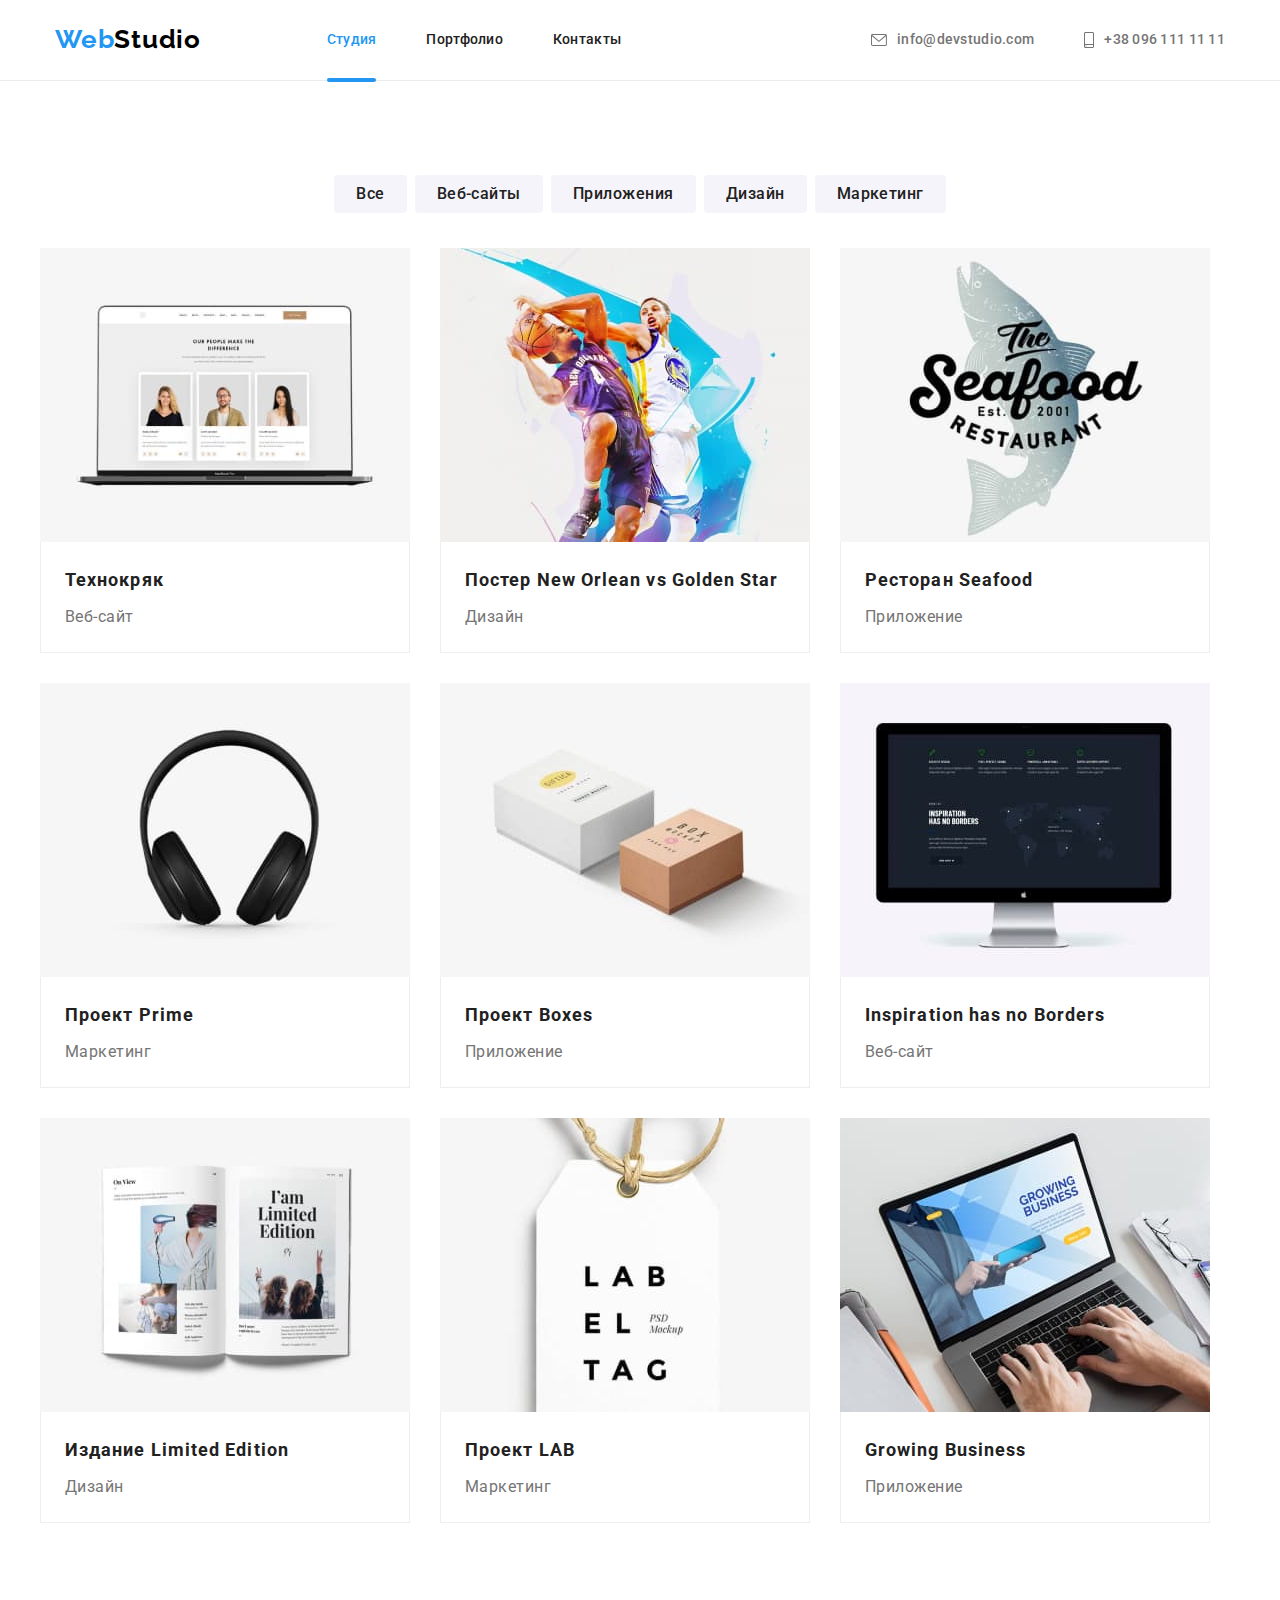
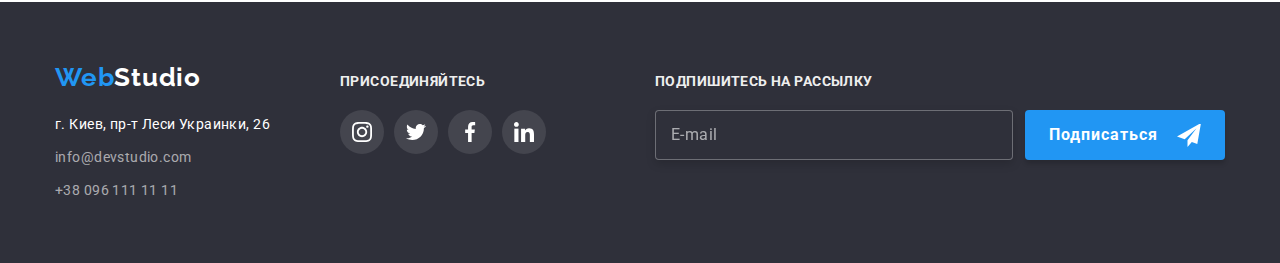
==== commit 4872fdfc: "button close" ====
--- a/portfolio.html
+++ b/portfolio.html
@@ -16,41 +16,46 @@
     <header class="header">
         <div class="container header__container">
             <a href="#" class="logo logo--header"><span class="logo__web">Web</span>Studio</a>
-            <div class="menu-mobile-container" id="menu-mobile" data-menu>    
+            <div class="menu-mobile-container" id="menu-mobile" data-menu>
                 <nav>
                     <ul class="nav">
-                        <li class="nav__item"><a class="nav__link" href="index.html" >Студия</a></li>
-                        <li class="nav__item"><a class="nav__link nav__link--current" href="portfolio.html" >Портфолио</a></li>
-                        <li class="nav__item"><a class="nav__link" href="#" >Контакты</a></li>
+                        <li class="nav__item"><a class="nav__link nav__link--current" href="index.html">Студия</a></li>
+                        <li class="nav__item"><a class="nav__link" href="portfolio.html">Портфолио</a></li>
+                        <li class="nav__item"><a class="nav__link" href="#">Контакты</a></li>
                     </ul>
                 </nav>
-                <ul class="contacts">
-                    <li class="contacts__item">
-                        <a class="contacts__link menu-tel" href="tel:+380961111111">
-                        <svg class="contacts__icon" width=10px height="16px">
-                            <use href="./images/icons/icons.svg#icon-phone">
-                            </use>
-                        </svg>
-                        +38 096 111 11 11</a></li>
-
-                    <li class="contacts__item">
-                        <a class="contacts__link menu-email" href="mailto:info@devstudio.com">
-                            <svg class="contacts__icon" width=16px height="12px">
-                                <use href="./images/icons/icons.svg#icon-mail">
-                                </use>
-                            </svg>
-                            info@devstudio.com 
-                        </a></li>
-                </ul>
-                <ul class="soc-mobile">
-                    <li class="soc-mobile_item"> <a class="soc-mobile_link" href="#">Instagram</a> </li>
-                    <li class="soc-mobile_item"> <a class="soc-mobile_link" href="#">Twitter</a> </li>
-                    <li class="soc-mobile_item"> <a class="soc-mobile_link" href="#">Facebook</a> </li>
-                    <li class="soc-mobile_item"> <a class="soc-mobile_link" href="#">LinkedIn</a> </li>
-                </ul>
-                
-                
-                
+                <div class="mobile-contacts">
+                    <ul class="contacts">
+                        <li class="contacts__item">
+                            <a class="contacts__link menu-tel" href="tel:+380961111111">
+                                <svg class="contacts__icon" width=10px height="16px">
+                                    <use href="./images/icons/icons.svg#icon-phone">
+                                    </use>
+                                </svg>
+                                +38 096 111 11 11</a>
+                        </li>
+            
+                        <li class="contacts__item">
+                            <a class="contacts__link menu-email" href="mailto:info@devstudio.com">
+                                <svg class="contacts__icon" width=16px height="12px">
+                                    <use href="./images/icons/icons.svg#icon-mail">
+                                    </use>
+                                </svg>
+                                info@devstudio.com
+                            </a>
+                        </li>
+                    </ul>
+                    <ul class="soc-mobile">
+                        <li class="soc-mobile_item"> <a class="soc-mobile_link" href="#">Instagram</a> </li>
+                        <li class="soc-mobile_item"> <a class="soc-mobile_link" href="#">Twitter</a> </li>
+                        <li class="soc-mobile_item"> <a class="soc-mobile_link" href="#">Facebook</a> </li>
+                        <li class="soc-mobile_item"> <a class="soc-mobile_link" href="#">LinkedIn</a> </li>
+                    </ul>
+            
+                </div>
+            
+            
+            
             </div>
 
                 <button class="btn-menu-mobile" 
--- a/sass/main.min.css
+++ b/sass/main.min.css
@@ -1 +1 @@
-body{background-color:#fff;color:#757575;font-family:"Roboto",sans-serif}.container{margin-left:auto;margin-right:auto;padding-left:15px;padding-right:15px}@media screen and (min-width: 768px){.container{width:768px}}@media screen and (min-width: 1200px){.container{width:1200px}}.section{padding:60px 0}@media screen and (min-width: 1200px){.section{padding:94px 0}}.section--no-padding-top{padding-top:0}@media screen and (max-width: 1200px){.section--no-padding-top{display:none}}.section--team-background{background-color:#f5f4fa}ul{list-style:none;margin:0;padding:0}h1,h2,h3,p{padding:0;margin:0}img{display:block;width:100%;height:auto}.section__title{font-weight:700;font-size:28px;line-height:1.18;text-align:center;letter-spacing:.03em;color:#212121;margin-bottom:30px}@media screen and (min-width: 1200px){.section__title{font-size:36px;line-height:1.17;letter-spacing:.03em;margin-bottom:50px}}.visually-hidden{position:absolute;width:1px;height:1px;margin:-1px;border:0;padding:0;white-space:nowrap;-webkit-clip-path:inset(100%);clip-path:inset(100%);clip:rect(0 0 0 0);overflow:hidden}.logo{color:#000;font-family:"Raleway";font-weight:700;font-size:26px;line-height:1.2;letter-spacing:.03em;text-decoration:none;transition:color 250ms cubic-bezier(0.4, 0, 0.2, 1)}.logo:hover,.logo:focus{color:#2196f3}.logo__web{color:#2196f3}.logo--foot{color:#fff}.button{font-family:inherit;font-weight:700;font-size:16px;line-height:1.88;letter-spacing:.06em;border:rgba(0,0,0,0);border-radius:4px;width:200px;height:50px;box-shadow:0px 4px 4px rgba(0,0,0,.15);color:#fff;background-color:#2196f3;cursor:pointer}.button:hover,.button:focus{background-color:#188ce8}.form__button{display:block;margin:0 auto}.subscribe__button{display:flex;align-items:center;justify-content:space-evenly;margin:auto}@media screen and (min-width: 1200px){.subscribe__button{margin-left:12px}}.order__button{transition:background-color 250ms cubic-bezier(0.4, 0, 0.2, 1)}.social{display:flex;justify-content:center}.social__item{width:44px;height:44px}.social__item:not(:last-child){margin-right:10px}.social__link{display:flex;justify-content:center;align-items:center;width:100%;height:100%;border-radius:50%;background:rgba(255,255,255,.1);color:#afb1b8}.social__link:hover,.social__link:focus{background-color:#2196f3;color:#fff}.social__link--team{transition:background-color 250ms cubic-bezier(0.4, 0, 0.2, 1),color 250ms cubic-bezier(0.4, 0, 0.2, 1)}.social__icon--team{fill:currentColor}.social-title{font-weight:700;font-size:14px;line-height:1.1;letter-spacing:.03em;text-transform:uppercase;color:#eee;margin-bottom:20px}@media screen and (min-width: 1200px){.social-title{text-align:start}}@media screen and (min-width: 1200px){.footer__social{margin-bottom:0}}.social__link--footer{fill:#fff;transition:background-color 250ms cubic-bezier(0.4, 0, 0.2, 1)}@media screen and (min-width: 1200px){.sb-social{text-align:start}}.header{border-bottom-width:1px;border-bottom-style:solid;border-bottom-color:#ececec}.header__container{position:relative;display:flex;align-items:center;justify-content:space-between;height:60px}@media screen and (min-width: 768px){.header__container{height:80px}}.nav{display:block}@media screen and (max-width: 767px){.nav{margin-bottom:270px}}@media screen and (min-width: 768px){.nav{display:flex}}.nav__link{font-weight:500;font-size:40px;line-height:47px;letter-spacing:.02em;text-decoration:none;color:#212121;display:block;transition:color 250ms cubic-bezier(0.4, 0, 0.2, 1);padding-top:16px;padding-bottom:16px}@media screen and (min-width: 768px){.nav__link{font-size:14px;line-height:1.1;position:relative}}.nav__link:hover,.nav__link:focus{color:#2196f3}@media screen and (min-width: 768px){.nav__item:not(:first-child){margin-left:50px}}.nav__link--current{color:#2196f3}.nav__link--current::after{content:"";display:block;width:100%;height:4px;border-radius:2px;background-color:#2196f3;position:absolute;left:0;bottom:-18px}@media screen and (max-width: 767px){.nav__link--current::after{display:none}}@media screen and (min-width: 768px){.contacts{margin-left:84px}}@media screen and (min-width: 1200px){.contacts{display:flex;flex-direction:row-reverse;margin-left:250px}}.menu-tel{font-size:34px;line-height:40px;letter-spacing:.02em;text-decoration:none;color:#2196f3}@media screen and (min-width: 768px){.menu-tel{font-weight:500;font-size:14px;line-height:1.1;letter-spacing:.02em;color:#757575}}.menu-email{font-weight:500;font-size:24px;line-height:1.1;letter-spacing:.02em;color:#757575;text-decoration:none}@media screen and (min-width: 768px){.menu-email{font-size:14px}}.contacts__link{transition:color 250ms cubic-bezier(0.4, 0, 0.2, 1)}.contacts__link:hover,.contacts__link:focus{color:#2196f3}@media screen and (min-width: 768px)and (max-width: 1199px){.contacts__link{display:flex;align-items:center}}@media screen and (min-width: 1200px){.contacts__link{display:flex;align-items:center;padding-top:32px;padding-bottom:32px}}.contacts__icon{display:none}@media screen and (min-width: 768px){.contacts__icon{display:block;margin-right:10px;fill:currentColor}}@media screen and (min-width: 1200px){.contacts__item+.contacts__item{margin-right:50px}}.contacts__item:not(:first-child){margin-top:32px}@media screen and (min-width: 768px)and (max-width: 1199px){.contacts__item:not(:first-child){margin-top:10px}}@media screen and (min-width: 1200px){.contacts__item:not(:first-child){margin-top:0}}.menu-mobile-container{z-index:100}@media screen and (min-width: 768px){.menu-mobile-container{display:flex;align-items:center}}@media screen and (max-width: 767px){.menu-mobile-container{display:none;position:fixed;left:0;top:0;width:100%;background-color:#fff;padding:20px;font-size:20px}}.menu-mobile-container.is-open{display:block}@media screen and (min-width: 768px){.menu-mobile-container.is-open{display:flex}}.btn-menu-mobile{display:inline-flex;margin:0;padding:0;background-color:rgba(0,0,0,0);border:none;z-index:100}@media screen and (min-width: 768px){.btn-menu-mobile{display:none}}.btn-menu-mobile:hover,.btn-menu-mobile:focus{fill:#2196f3}.btn-menu-mobile .icon-close-mobile{display:none}.btn-menu-mobile.is-open .icon-close-mobile{display:block}.btn-menu-mobile.is-open .icon-menu-mobile{display:none}.soc-mobile{display:flex;align-items:center;justify-content:center;margin-top:64px;margin-bottom:28px}@media screen and (min-width: 768px){.soc-mobile{display:none}}.soc-mobile_link{font-size:18px;line-height:1.22;letter-spacing:.02em;text-decoration:none;margin-top:auto;color:#2196f3}.soc-mobile_item:not(:last-child){border-right:1px solid rgba(33,33,33,.2)}.soc-mobile_item{padding:0 5px}.order{padding-top:118px;padding-bottom:118px;background-color:#c4c4c4;background-image:linear-gradient(to top, rgba(47, 48, 58, 0.4), rgba(47, 48, 58, 0.4)),url(../images/index/bg-img/img-bg-mobile.jpg);background-repeat:no-repeat;background-size:cover;background-position:center;text-align:center}@media screen and (min-width: 1200px){.order{padding-top:200px;padding-bottom:200px}}@media(min-device-pixel-ratio: 2),(-webkit-min-device-pixel-ratio: 2),(min-resolution: 192dpi),(min-resolution: 2dppx){.order{background-image:linear-gradient(to top, rgba(47, 48, 58, 0.4), rgba(47, 48, 58, 0.4)),url(../images/index/bg-img/img-bg-mobile@2.jpg)}}.order__title{font-weight:900;font-size:26px;line-height:1.62;text-align:center;letter-spacing:.06em;text-transform:uppercase;color:#fff;margin-bottom:30px}@media screen and (min-width: 1200px){.order__title{font-size:44px;line-height:1.36}}@media(min-width: 767px){.order{background-image:linear-gradient(to top, rgba(47, 48, 58, 0.4), rgba(47, 48, 58, 0.4)),url(../images/index/bg-img/img-bg-tablet.jpg)}}@media(min-width: 767px)and (min-device-pixel-ratio: 2),(min-width: 767px)and (-webkit-min-device-pixel-ratio: 2),(min-width: 767px)and (min-resolution: 192dpi),(min-width: 767px)and (min-resolution: 2dppx){.order{background-image:linear-gradient(to top, rgba(47, 48, 58, 0.4), rgba(47, 48, 58, 0.4)),url(../images/index/bg-img/img-bg-tablet@2x.jpg)}}@media(min-width: 1200px){.order{background-image:linear-gradient(to top, rgba(47, 48, 58, 0.4), rgba(47, 48, 58, 0.4)),url(../images/index/bg-img/img-bg-desctop.jpg)}}@media(min-width: 1200px)and (min-device-pixel-ratio: 2),(min-width: 1200px)and (-webkit-min-device-pixel-ratio: 2),(min-width: 1200px)and (min-resolution: 192dpi),(min-width: 1200px)and (min-resolution: 2dppx){.order{background-image:linear-gradient(to top, rgba(47, 48, 58, 0.4), rgba(47, 48, 58, 0.4)),url(../images/index/bg-img/img-bg-desctop@2.jpg)}}.properties__title{font-weight:700;font-size:14px;line-height:1.1;letter-spacing:.03em;text-transform:uppercase;color:#212121}@media screen and (max-width: 767px){.properties__title{text-align:center}}.properties__text{font-size:14px;line-height:1.71;letter-spacing:.03em;color:#757575;margin-bottom:0px;margin-top:10px}@media screen and (min-width: 768px){.properties{display:flex;flex-wrap:wrap;margin:-15px}}@media screen and (min-width: 1200px){.properties{flex-wrap:nowrap;margin:0}}@media screen and (min-width: 768px)and (max-width: 1199px){.properties__item{width:calc((100% - 60px)/2);margin:15px}}@media screen and (max-width: 767px){.properties__item:not(:last-child){margin-bottom:30px}}@media screen and (min-width: 1200px){.properties__item:not(:last-child){margin-right:30px}}.properties__box{height:120px;background-color:#f5f4fa;margin-bottom:30px;display:flex;align-items:center;justify-content:center}.work{display:flex}.work__text{font-weight:700;font-size:14px;line-height:1.1;letter-spacing:.03em;text-transform:uppercase;position:absolute;left:0;bottom:0;color:#fff;display:flex;width:370px;height:70px;justify-content:center;align-items:center;background:rgba(47,48,58,.8)}.work__item{position:relative;transition:transform 250ms cubic-bezier(0.4, 0, 0.2, 1)}.work__item:not(:last-child){margin-right:30px}.work__item:hover{transform:scale(1.1)}.our-team{text-align:center}@media screen and (min-width: 768px){.our-team{display:flex;justify-content:space-between;flex-wrap:wrap;margin:-15px}}@media screen and (min-width: 1200px){.our-team{flex-wrap:nowrap;margin:0}}.our-team__item{box-shadow:0px 1px 3px rgba(0,0,0,.12),0px 1px 1px rgba(0,0,0,.14),0px 2px 1px rgba(0,0,0,.2);background-color:#fff}@media screen and (max-width: 767px){.our-team__item:not(:last-child){margin-bottom:30px}}@media screen and (min-width: 768px)and (max-width: 1199px){.our-team__item{width:calc((100% - 60px)/2);margin:15px}}.our-team__post{padding-top:30px;padding-bottom:24px}@media screen and (min-width: 1200px){.our-team__post{padding-top:30px;padding-bottom:30px}}.our-team__title{font-weight:500;font-size:16px;line-height:1.2;letter-spacing:.03em;color:#212121;margin-bottom:10px}.our-team__text{font-size:16px;line-height:1.2;letter-spacing:.03em;color:#757575;margin-bottom:16px}.clients{justify-content:center}@media screen and (max-width: 767px){.clients{display:flex;flex-wrap:wrap;margin:-15px}}@media screen and (min-width: 768px)and (max-width: 1199px){.clients{display:flex;flex-wrap:wrap;margin:-15px}}@media screen and (min-width: 1200px){.clients{display:flex;flex-wrap:wrap}}.clients__item{width:170px;height:92px}@media screen and (min-width: 1200px){.clients__item:not(:last-child){margin-right:30px}}@media screen and (max-width: 767px){.clients__item{width:calc((100% - 60px)/2);margin:15px}}@media screen and (min-width: 768px)and (max-width: 1199px){.clients__item{width:calc((100% - 90px)/3);margin:15px}}.clients__link{display:flex;justify-content:center;align-items:center;width:100%;height:100%;border:1px solid #afb1b8;border-radius:4px;color:#afb1b8;transition:color 250ms cubic-bezier(0.4, 0, 0.2, 1),transform 250ms cubic-bezier(0.4, 0, 0.2, 1)}.clients__link:hover,.clients__link:focus{border-color:#2196f3;color:#2196f3;transform:scale(1.1)}.clients__icon{width:106px;height:60px;fill:currentColor}.filtr{display:flex;flex-wrap:wrap;margin-bottom:40px}@media screen and (min-width: 768px){.filtr{justify-content:center;margin-bottom:30px;flex-wrap:nowrap}}@media screen and (min-width: 1200px){.filtr{justify-content:center;margin-bottom:50px;flex-wrap:nowrap}}.filtr .filtr__item:not(:last-child){margin-right:8px}.filtr .filtr__item:nth-child(-n+3){margin-bottom:15px}@media screen and (min-width: 768px){.filtr .filtr__item:nth-child(-n+3){margin-bottom:0}}.filtr .filtr__btn{font-family:inherit;font-weight:500;font-size:16px;line-height:1.62;text-align:center;letter-spacing:.03em;color:#212121;cursor:pointer;background:#f5f4fa;border:#f5f4fa;height:38px;border-radius:4px;padding:6px 22px;transition:background-color 250ms cubic-bezier(0.4, 0, 0.2, 1),box-shadow 250ms cubic-bezier(0.4, 0, 0.2, 1),transform 250ms cubic-bezier(0.4, 0, 0.2, 1),color 250ms cubic-bezier(0.4, 0, 0.2, 1)}.filtr .filtr__btn:hover,.filtr .filtr__btn:focus{background-color:#2196f3;color:#fff;box-shadow:0px 3px 1px rgba(0,0,0,.1),0px 1px 2px rgba(0,0,0,.08),0px 2px 2px rgba(0,0,0,.12);outline:none;transform:scale(1.1)}@media screen and (min-width: 768px){.gallery{display:flex;flex-wrap:wrap;margin:-15px}}@media screen and (min-width: 1200px){.gallery{display:flex;flex-wrap:wrap}}.gallery .gallery__item:not(:last-child){margin-bottom:30px}@media screen and (min-width: 768px)and (max-width: 1199px){.gallery .gallery__item:not(:last-child){margin-bottom:15px}}@media screen and (min-width: 768px)and (max-width: 1199px){.gallery .gallery__item{width:calc((100% - 60px)/2);margin:15px}}@media screen and (min-width: 1200px){.gallery .gallery__item{margin-right:30px;margin-bottom:30px}.gallery .gallery__item:nth-child(3n){margin-right:0}.gallery .gallery__item:nth-last-child(-n+3){margin-bottom:0}}@media screen and (min-width: 1200px){.gallery .gallery__item:nth-child(3n){margin-right:0}}@media screen and (min-width: 1200px){.gallery .gallery__item:nth-last-child(-n+3){margin-bottom:0}}.gallery .gallery__link{display:flex;flex-direction:column;height:100%;text-decoration:none;transition:box-shadow 250ms cubic-bezier(0.4, 0, 0.2, 1)}.gallery .gallery__link:hover,.gallery .gallery__link:focus{box-shadow:0px 1px 1px rgba(0,0,0,.12),0px 4px 4px rgba(0,0,0,.06),1px 4px 6px rgba(0,0,0,.16)}.gallery .gallery__title{font-weight:700;font-size:18px;line-height:2;letter-spacing:.06em;color:#212121}.gallery .gallery__text{font-size:16px;line-height:1.88;letter-spacing:.03em;color:#757575;margin-top:4px}.gallery .gallery__border{padding:20px 24px;flex-grow:1;border-right-width:1px;border-right-style:solid;border-right-color:#eee;border-bottom-width:1px;border-bottom-style:solid;border-bottom-color:#eee;border-left-width:1px;border-left-style:solid;border-left-color:#eee}.gallery__overlay{position:relative;overflow:hidden}.overlay__text{color:#fff;font-size:18px;line-height:1.55;letter-spacing:.03em;padding:77px 24px;position:absolute;top:0;left:0;width:100%;height:100%;background-color:rgba(33,150,243,.9);transform:translateY(100%);transition:transform 250ms linear}.gallery__link:hover .overlay__text,.gallery__link:focus .overlay__text{transform:translateY(0)}@media screen and (min-width: 768px){.overlay__text{padding-top:49px}}@media screen and (min-width: 1200px){.overlay__text{padding:63px 24px}}.footer{background-color:#2f303a;padding-top:60px;padding-bottom:60px}.footer .footer__address{margin-bottom:60px}@media screen and (min-width: 768px){.footer .footer__address{margin-bottom:0}}@media screen and (min-width: 1200px){.footer .footer__address{margin-right:70px;margin-bottom:0}}.footer-container{text-align:center}@media screen and (min-width: 1200px){.footer-container{display:flex;align-items:baseline;justify-content:space-between}}.footer__tablet{margin-bottom:60px}@media screen and (min-width: 768px){.footer__tablet{display:flex;justify-content:space-around;align-items:baseline}}@media screen and (min-width: 1200px){.footer__tablet{text-align:start;margin-bottom:0}}.address{margin-top:20px;padding-bottom:0}.address .address__item:not(:last-child){margin-bottom:9px}.address .address__map{font-style:normal;font-size:14px;line-height:1.71;letter-spacing:.03em;color:#fff;text-decoration:none;transition:color 250ms cubic-bezier(0.4, 0, 0.2, 1)}.address .address__map:hover,.address .address__map:focus{color:#2196f3}.address .address__contacts{font-style:normal;font-size:14px;line-height:1.71;letter-spacing:.03em;color:rgba(255,255,255,.6);text-decoration:none;transition:color 250ms cubic-bezier(0.4, 0, 0.2, 1)}.address .address__contacts:hover,.address .address__contacts:focus{color:#2196f3}.backdrop{position:fixed;z-index:100;top:0;left:0;width:100%;height:100%;background-color:rgba(0,0,0,.2);opacity:1;transition:opacity 250ms cubic-bezier(0.4, 0, 0.2, 1)}.backdrop.is-hidden{opacity:0;pointer-events:none}.modal{position:relative;background:#fff;box-shadow:0px 1px 3px rgba(0,0,0,.12),0px 1px 1px rgba(0,0,0,.14),0px 2px 1px rgba(0,0,0,.2);border-radius:4px}@media screen and (min-width: 480px){.modal{width:450px;height:609px;top:50%;left:50%;transform:scale(1) translate(-50%, -50%)}}@media screen and (min-width: 1200px){.modal{width:528px;height:581px}}.backdrop.is-hidden .modal{transform:scale(1.1) translate(-50%, -50%)}.button-close{width:30px;height:30px;position:absolute;top:8px;right:8px;padding:0;background:#fff;border:1px solid rgba(0,0,0,.1);border-radius:50%;transform:scale(1);transition:transform 250ms cubic-bezier(0.4, 0, 0.2, 1)}.button-close:hover{transform:scale(1.1);cursor:pointer}.icon-close{display:block;margin:0 auto;transition:fill 250ms cubic-bezier(0.4, 0, 0.2, 1)}.icon-close:hover{fill:#2196f3}.form{padding:40px}.form .form__title{font-weight:700;font-size:20px;line-height:1.15;text-align:center;margin-bottom:12px;color:#212121}.form .form__field{margin-bottom:10px;position:relative}.form .form__lable{font-size:12px;line-height:1.17;letter-spacing:.01em;margin-bottom:4px}.form .form__input{width:100%;height:40px;border:1px solid rgba(33,33,33,.2);box-sizing:border-box;border-radius:4px;font-size:inherit;padding:12px;padding-left:42px;outline:none;transition:border-color 250ms cubic-bezier(0.4, 0, 0.2, 1)}.form .form__input:focus+.form__icon{fill:#2196f3}.form .form__input:focus{border-color:#2196f3}.form .form__input::-moz-placeholder{font-size:14px;line-height:1.14;letter-spacing:.01em;color:rgba(117,117,117,.5)}.form .form__input:-ms-input-placeholder{font-size:14px;line-height:1.14;letter-spacing:.01em;color:rgba(117,117,117,.5)}.form .form__input::placeholder{font-size:14px;line-height:1.14;letter-spacing:.01em;color:rgba(117,117,117,.5)}.form .form__icon{position:absolute;top:30px;left:12px;fill:#212121;transition:fill 250ms cubic-bezier(0.4, 0, 0.2, 1)}.form .form__textarea{height:120px;padding:12px 16px;resize:none}.checkbox{display:flex;z-index:200;align-items:center;justify-content:center;font-size:12px;line-height:1.71;color:#757575;margin-bottom:30px;margin-top:20px}@media screen and (min-width: 1200px){.checkbox{font-size:14px}}.checkbox .checkbox__icon{display:block;width:16px;height:15px;border:2px solid #212121;border-radius:2px;transition:border-color 250ms cubic-bezier(0.4, 0, 0.2, 1),background-color 250ms cubic-bezier(0.4, 0, 0.2, 1);margin-right:8px}.checkbox .checkbox__contract{display:contents;margin-left:2px;color:#2196f3}.checkbox__input:checked+.checkbox__icon{background-color:#2196f3;background-image:url(../images/icons/check.svg);background-size:contain;background-repeat:no-repeat;background-position:center;border-color:#2196f3}@media screen and (min-width: 1200px){.subscribe{display:flex;justify-content:center}}.subscribe .subscribe__input{width:100%;height:50px;padding-left:15px;padding-right:15px;border:1px solid rgba(255,255,255,.3);filter:drop-shadow(0px 4px 4px rgba(0, 0, 0, 0.15));border-radius:4px;background-color:#2f303a;color:#fff;margin-bottom:20px;z-index:1}@media screen and (min-width: 480px){.subscribe .subscribe__input{width:450px}}@media screen and (min-width: 1200px){.subscribe .subscribe__input{width:358px;margin-bottom:0}}.subscribe .subscribe__input:focus{color:#fff;background-color:#2f303a}.subscribe .subscribe__input::-moz-placeholder{font-size:16px;line-height:1.25;letter-spacing:.03em;color:rgba(255,255,255,.6)}.subscribe .subscribe__input:-ms-input-placeholder{font-size:16px;line-height:1.25;letter-spacing:.03em;color:rgba(255,255,255,.6)}.subscribe .subscribe__input::placeholder{font-size:16px;line-height:1.25;letter-spacing:.03em;color:rgba(255,255,255,.6)}/*# sourceMappingURL=main.min.css.map */+body{background-color:#fff;color:#757575;font-family:"Roboto",sans-serif}.container{margin-left:auto;margin-right:auto;padding-left:15px;padding-right:15px}@media screen and (min-width: 480px){.container{width:480px}}@media screen and (min-width: 768px){.container{width:768px}}@media screen and (min-width: 1200px){.container{width:1200px}}.section{padding:60px 0}@media screen and (min-width: 1200px){.section{padding:94px 0}}.section--no-padding-top{padding-top:0}@media screen and (max-width: 1200px){.section--no-padding-top{display:none}}.section--team-background{background-color:#f5f4fa}ul{list-style:none;margin:0;padding:0}h1,h2,h3,p{padding:0;margin:0}img{display:block;width:100%;height:auto}.section__title{font-weight:700;font-size:28px;line-height:1.18;text-align:center;letter-spacing:.03em;color:#212121;margin-bottom:30px}@media screen and (min-width: 1200px){.section__title{font-size:36px;line-height:1.17;letter-spacing:.03em;margin-bottom:50px}}.visually-hidden{position:absolute;width:1px;height:1px;margin:-1px;border:0;padding:0;white-space:nowrap;-webkit-clip-path:inset(100%);clip-path:inset(100%);clip:rect(0 0 0 0);overflow:hidden}.logo{color:#000;font-family:"Raleway";font-weight:700;font-size:26px;line-height:1.2;letter-spacing:.03em;text-decoration:none;transition:color 250ms cubic-bezier(0.4, 0, 0.2, 1)}.logo:hover,.logo:focus{color:#2196f3}.logo__web{color:#2196f3}.logo--foot{color:#fff}.button{font-family:inherit;font-weight:700;font-size:16px;line-height:1.88;letter-spacing:.06em;border:rgba(0,0,0,0);border-radius:4px;width:200px;height:50px;box-shadow:0px 4px 4px rgba(0,0,0,.15);color:#fff;background-color:#2196f3;cursor:pointer}.button:hover,.button:focus{background-color:#188ce8}.form__button{display:block;margin:0 auto}.subscribe__button{display:flex;align-items:center;justify-content:space-evenly;margin:auto}@media screen and (min-width: 1200px){.subscribe__button{margin-left:12px}}.order__button{transition:background-color 250ms cubic-bezier(0.4, 0, 0.2, 1)}.social{display:flex;justify-content:center}.social__item{width:44px;height:44px}.social__item:not(:last-child){margin-right:10px}.social__link{display:flex;justify-content:center;align-items:center;width:100%;height:100%;border-radius:50%;background:rgba(255,255,255,.1);color:#afb1b8}.social__link:hover,.social__link:focus{background-color:#2196f3;color:#fff}.social__link--team{transition:background-color 250ms cubic-bezier(0.4, 0, 0.2, 1),color 250ms cubic-bezier(0.4, 0, 0.2, 1)}.social__icon--team{fill:currentColor}.social-title{font-weight:700;font-size:14px;line-height:1.1;letter-spacing:.03em;text-transform:uppercase;color:#eee;margin-bottom:20px}@media screen and (min-width: 1200px){.social-title{text-align:start}}@media screen and (min-width: 1200px){.footer__social{margin-bottom:0}}.social__link--footer{fill:#fff;transition:background-color 250ms cubic-bezier(0.4, 0, 0.2, 1)}@media screen and (min-width: 1200px){.sb-social{text-align:start}}.header{border-bottom-width:1px;border-bottom-style:solid;border-bottom-color:#ececec}.header__container{position:relative;display:flex;align-items:center;justify-content:space-between;height:60px}@media screen and (min-width: 768px){.header__container{height:80px}}.nav{display:block}@media screen and (min-width: 768px){.nav{display:flex}}.nav__link{font-weight:500;font-size:40px;line-height:47px;letter-spacing:.02em;text-decoration:none;color:#212121;display:block;transition:color 250ms cubic-bezier(0.4, 0, 0.2, 1);padding-top:16px;padding-bottom:16px}@media screen and (min-width: 768px){.nav__link{font-size:14px;line-height:1.1;position:relative}}.nav__link:hover,.nav__link:focus{color:#2196f3}@media screen and (min-width: 768px){.nav__item:not(:first-child){margin-left:50px}}.nav__link--current{color:#2196f3}.nav__link--current::after{content:"";display:block;width:100%;height:4px;border-radius:2px;background-color:#2196f3;position:absolute;left:0;bottom:-18px}@media screen and (max-width: 767px){.nav__link--current::after{display:none}}@media screen and (min-width: 768px){.contacts{margin-left:84px}}@media screen and (min-width: 1200px){.contacts{display:flex;flex-direction:row-reverse;margin-left:250px}}.menu-tel{font-size:34px;line-height:40px;letter-spacing:.02em;text-decoration:none;color:#2196f3}@media screen and (min-width: 768px){.menu-tel{font-weight:500;font-size:14px;line-height:1.1;letter-spacing:.02em;color:#757575}}.menu-email{font-weight:500;font-size:24px;line-height:1.1;letter-spacing:.02em;color:#757575;text-decoration:none}@media screen and (min-width: 768px){.menu-email{font-size:14px}}.contacts__link{transition:color 250ms cubic-bezier(0.4, 0, 0.2, 1)}.contacts__link:hover,.contacts__link:focus{color:#2196f3}@media screen and (min-width: 768px)and (max-width: 1199px){.contacts__link{display:flex;align-items:center}}@media screen and (min-width: 1200px){.contacts__link{display:flex;align-items:center;padding-top:32px;padding-bottom:32px}}.contacts__icon{display:none}@media screen and (min-width: 768px){.contacts__icon{display:block;margin-right:10px;fill:currentColor}}@media screen and (min-width: 1200px){.contacts__item+.contacts__item{margin-right:50px}}.contacts__item:not(:first-child){margin-top:32px}@media screen and (min-width: 768px)and (max-width: 1199px){.contacts__item:not(:first-child){margin-top:10px}}@media screen and (min-width: 1200px){.contacts__item:not(:first-child){margin-top:0}}.menu-mobile-container{z-index:100}@media screen and (min-width: 768px){.menu-mobile-container{display:flex;align-items:center}}@media screen and (max-width: 767px){.menu-mobile-container{display:none;position:fixed;left:0;top:0;width:100%;height:100vh;background-color:#fff;padding:20px;font-size:20px}}.menu-mobile-container.is-open{display:flex;flex-direction:column;justify-content:space-between;overflow:hidden}@media screen and (min-width: 768px){.menu-mobile-container.is-open{display:flex}}.btn-menu-mobile.is-open{position:fixed;top:3%}.btn-menu-mobile{display:inline-flex;margin:0;padding:0;background-color:rgba(0,0,0,0);border:none;z-index:100}@media screen and (min-width: 768px){.btn-menu-mobile{display:none}}.btn-menu-mobile.is-open{position:fixed;right:15px;top:10px}.btn-menu-mobile:hover,.btn-menu-mobile:focus{fill:#2196f3}.btn-menu-mobile .icon-close-mobile{display:none}.btn-menu-mobile.is-open .icon-close-mobile{display:block;position:fixed;right:30px;top:30px}.btn-menu-mobile.is-open .icon-menu-mobile{display:none}.soc-mobile{display:flex;align-items:center;justify-content:center;margin-top:64px}@media screen and (min-width: 768px){.soc-mobile{display:none}}.soc-mobile_link{font-size:18px;line-height:1.22;letter-spacing:.02em;text-decoration:none;margin-top:auto;color:#2196f3}.soc-mobile_item:not(:last-child){border-right:1px solid rgba(33,33,33,.2)}.soc-mobile_item{padding:0 5px}.order{padding-top:118px;padding-bottom:118px;background-color:#c4c4c4;background-image:linear-gradient(to top, rgba(47, 48, 58, 0.4), rgba(47, 48, 58, 0.4)),url(../images/index/bg-img/img-bg-mobile.jpg);background-repeat:no-repeat;background-size:cover;background-position:center;text-align:center}@media screen and (min-width: 1200px){.order{max-width:1600px;margin-left:auto;margin-right:auto;padding-top:200px;padding-bottom:200px}}@media(min-device-pixel-ratio: 2),(-webkit-min-device-pixel-ratio: 2),(min-resolution: 192dpi),(min-resolution: 2dppx){.order{background-image:linear-gradient(to top, rgba(47, 48, 58, 0.4), rgba(47, 48, 58, 0.4)),url(../images/index/bg-img/img-bg-mobile@2.jpg)}}.order__title{font-weight:900;font-size:26px;line-height:1.62;text-align:center;letter-spacing:.06em;text-transform:uppercase;color:#fff;margin-bottom:30px}@media screen and (min-width: 1200px){.order__title{font-size:44px;line-height:1.36}}@media(min-width: 767px){.order{background-image:linear-gradient(to top, rgba(47, 48, 58, 0.4), rgba(47, 48, 58, 0.4)),url(../images/index/bg-img/img-bg-tablet.jpg)}}@media(min-width: 767px)and (min-device-pixel-ratio: 2),(min-width: 767px)and (-webkit-min-device-pixel-ratio: 2),(min-width: 767px)and (min-resolution: 192dpi),(min-width: 767px)and (min-resolution: 2dppx){.order{background-image:linear-gradient(to top, rgba(47, 48, 58, 0.4), rgba(47, 48, 58, 0.4)),url(../images/index/bg-img/img-bg-tablet@2x.jpg)}}@media(min-width: 1200px){.order{background-image:linear-gradient(to top, rgba(47, 48, 58, 0.4), rgba(47, 48, 58, 0.4)),url(../images/index/bg-img/img-bg-desctop.jpg)}}@media(min-width: 1200px)and (min-device-pixel-ratio: 2),(min-width: 1200px)and (-webkit-min-device-pixel-ratio: 2),(min-width: 1200px)and (min-resolution: 192dpi),(min-width: 1200px)and (min-resolution: 2dppx){.order{background-image:linear-gradient(to top, rgba(47, 48, 58, 0.4), rgba(47, 48, 58, 0.4)),url(../images/index/bg-img/img-bg-desctop@2.jpg)}}.properties__title{font-weight:700;font-size:14px;line-height:1.1;letter-spacing:.03em;text-transform:uppercase;color:#212121}@media screen and (max-width: 767px){.properties__title{text-align:center}}.properties__text{font-size:14px;line-height:1.71;letter-spacing:.03em;color:#757575;margin-bottom:0px;margin-top:10px}@media screen and (min-width: 768px){.properties{display:flex;flex-wrap:wrap;margin:-15px}}@media screen and (min-width: 1200px){.properties{flex-wrap:nowrap;margin:0}}@media screen and (min-width: 768px)and (max-width: 1199px){.properties__item{width:calc((100% - 60px)/2);margin:15px}}@media screen and (max-width: 767px){.properties__item:not(:last-child){margin-bottom:30px}}@media screen and (min-width: 1200px){.properties__item:not(:last-child){margin-right:30px}}.properties__box{height:120px;background-color:#f5f4fa;margin-bottom:30px;display:flex;align-items:center;justify-content:center}.work{display:flex}.work__text{font-weight:700;font-size:14px;line-height:1.1;letter-spacing:.03em;text-transform:uppercase;position:absolute;left:0;bottom:0;color:#fff;display:flex;width:370px;height:70px;justify-content:center;align-items:center;background:rgba(47,48,58,.8)}.work__item{position:relative;transition:transform 250ms cubic-bezier(0.4, 0, 0.2, 1)}.work__item:not(:last-child){margin-right:30px}.work__item:hover{transform:scale(1.1)}.our-team{text-align:center}@media screen and (min-width: 768px){.our-team{display:flex;justify-content:space-between;flex-wrap:wrap;margin:-15px}}@media screen and (min-width: 1200px){.our-team{flex-wrap:nowrap;margin:0}}.our-team__item{box-shadow:0px 1px 3px rgba(0,0,0,.12),0px 1px 1px rgba(0,0,0,.14),0px 2px 1px rgba(0,0,0,.2);background-color:#fff}@media screen and (max-width: 767px){.our-team__item:not(:last-child){margin-bottom:30px}}@media screen and (min-width: 768px)and (max-width: 1199px){.our-team__item{width:calc((100% - 60px)/2);margin:15px}}.our-team__post{padding-top:30px;padding-bottom:24px}@media screen and (min-width: 1200px){.our-team__post{padding-top:30px;padding-bottom:30px}}.our-team__title{font-weight:500;font-size:16px;line-height:1.2;letter-spacing:.03em;color:#212121;margin-bottom:10px}.our-team__text{font-size:16px;line-height:1.2;letter-spacing:.03em;color:#757575;margin-bottom:16px}.clients{justify-content:center}@media screen and (max-width: 767px){.clients{display:flex;flex-wrap:wrap;margin:-15px}}@media screen and (min-width: 768px)and (max-width: 1199px){.clients{display:flex;flex-wrap:wrap;margin:-15px}}@media screen and (min-width: 1200px){.clients{display:flex;flex-wrap:wrap}}.clients__item{width:170px;height:92px}@media screen and (min-width: 1200px){.clients__item:not(:last-child){margin-right:30px}}@media screen and (max-width: 767px){.clients__item{width:calc((100% - 60px)/2);margin:15px}}@media screen and (min-width: 768px)and (max-width: 1199px){.clients__item{width:calc((100% - 90px)/3);margin:15px}}.clients__link{display:flex;justify-content:center;align-items:center;width:100%;height:100%;border:1px solid #afb1b8;border-radius:4px;color:#afb1b8;transition:color 250ms cubic-bezier(0.4, 0, 0.2, 1),transform 250ms cubic-bezier(0.4, 0, 0.2, 1)}.clients__link:hover,.clients__link:focus{border-color:#2196f3;color:#2196f3;transform:scale(1.1)}.clients__icon{width:106px;height:60px;fill:currentColor}.filtr{display:flex;flex-wrap:wrap;margin-bottom:40px}@media screen and (min-width: 768px){.filtr{justify-content:center;margin-bottom:30px;flex-wrap:nowrap}}@media screen and (min-width: 1200px){.filtr{justify-content:center;margin-bottom:50px;flex-wrap:nowrap}}.filtr .filtr__item:not(:last-child){margin-right:8px}.filtr .filtr__item:nth-child(-n+3){margin-bottom:15px}@media screen and (min-width: 768px){.filtr .filtr__item:nth-child(-n+3){margin-bottom:0}}.filtr .filtr__btn{font-family:inherit;font-weight:500;font-size:16px;line-height:1.62;text-align:center;letter-spacing:.03em;color:#212121;cursor:pointer;background:#f5f4fa;border:#f5f4fa;height:38px;border-radius:4px;padding:6px 22px;transition:background-color 250ms cubic-bezier(0.4, 0, 0.2, 1),box-shadow 250ms cubic-bezier(0.4, 0, 0.2, 1),transform 250ms cubic-bezier(0.4, 0, 0.2, 1),color 250ms cubic-bezier(0.4, 0, 0.2, 1)}.filtr .filtr__btn:hover,.filtr .filtr__btn:focus{background-color:#2196f3;color:#fff;box-shadow:0px 3px 1px rgba(0,0,0,.1),0px 1px 2px rgba(0,0,0,.08),0px 2px 2px rgba(0,0,0,.12);outline:none;transform:scale(1.1)}@media screen and (min-width: 768px){.gallery{display:flex;flex-wrap:wrap;margin:-15px}}@media screen and (min-width: 1200px){.gallery{display:flex;flex-wrap:wrap}}.gallery .gallery__item:not(:last-child){margin-bottom:30px}@media screen and (min-width: 768px)and (max-width: 1199px){.gallery .gallery__item:not(:last-child){margin-bottom:15px}}@media screen and (min-width: 768px)and (max-width: 1199px){.gallery .gallery__item{width:calc((100% - 60px)/2);margin:15px}}@media screen and (min-width: 1200px){.gallery .gallery__item{margin-right:30px;margin-bottom:30px}.gallery .gallery__item:nth-child(3n){margin-right:0}.gallery .gallery__item:nth-last-child(-n+3){margin-bottom:0}}@media screen and (min-width: 1200px){.gallery .gallery__item:nth-child(3n){margin-right:0}}@media screen and (min-width: 1200px){.gallery .gallery__item:nth-last-child(-n+3){margin-bottom:0}}.gallery .gallery__link{display:flex;flex-direction:column;height:100%;text-decoration:none;transition:box-shadow 250ms cubic-bezier(0.4, 0, 0.2, 1)}.gallery .gallery__link:hover,.gallery .gallery__link:focus{box-shadow:0px 1px 1px rgba(0,0,0,.12),0px 4px 4px rgba(0,0,0,.06),1px 4px 6px rgba(0,0,0,.16)}.gallery .gallery__title{font-weight:700;font-size:18px;line-height:2;letter-spacing:.06em;color:#212121}.gallery .gallery__text{font-size:16px;line-height:1.88;letter-spacing:.03em;color:#757575;margin-top:4px}.gallery .gallery__border{padding:20px 24px;flex-grow:1;border-right-width:1px;border-right-style:solid;border-right-color:#eee;border-bottom-width:1px;border-bottom-style:solid;border-bottom-color:#eee;border-left-width:1px;border-left-style:solid;border-left-color:#eee}.gallery__overlay{position:relative;overflow:hidden}.overlay__text{color:#fff;font-size:18px;line-height:1.55;letter-spacing:.03em;padding:77px 24px;position:absolute;top:0;left:0;width:100%;height:100%;background-color:rgba(33,150,243,.9);transform:translateY(100%);transition:transform 250ms linear}.gallery__link:hover .overlay__text,.gallery__link:focus .overlay__text{transform:translateY(0)}@media screen and (min-width: 768px){.overlay__text{padding-top:49px}}@media screen and (min-width: 1200px){.overlay__text{padding:63px 24px}}.footer{background-color:#2f303a;padding-top:60px;padding-bottom:60px}.footer .footer__address{margin-bottom:60px}@media screen and (min-width: 768px){.footer .footer__address{margin-bottom:0}}@media screen and (min-width: 1200px){.footer .footer__address{margin-right:70px;margin-bottom:0}}.footer-container{text-align:center}@media screen and (min-width: 1200px){.footer-container{display:flex;align-items:baseline;justify-content:space-between}}.footer__tablet{margin-bottom:60px}@media screen and (min-width: 768px){.footer__tablet{display:flex;justify-content:space-around;align-items:baseline}}@media screen and (min-width: 1200px){.footer__tablet{text-align:start;margin-bottom:0}}.address{margin-top:20px;padding-bottom:0}.address .address__item:not(:last-child){margin-bottom:9px}.address .address__map{font-style:normal;font-size:14px;line-height:1.71;letter-spacing:.03em;color:#fff;text-decoration:none;transition:color 250ms cubic-bezier(0.4, 0, 0.2, 1)}.address .address__map:hover,.address .address__map:focus{color:#2196f3}.address .address__contacts{font-style:normal;font-size:14px;line-height:1.71;letter-spacing:.03em;color:rgba(255,255,255,.6);text-decoration:none;transition:color 250ms cubic-bezier(0.4, 0, 0.2, 1)}.address .address__contacts:hover,.address .address__contacts:focus{color:#2196f3}.backdrop{position:fixed;z-index:100;top:0;left:0;width:100%;height:100%;background-color:rgba(0,0,0,.2);opacity:1;transition:opacity 250ms cubic-bezier(0.4, 0, 0.2, 1)}@media screen and (max-width: 480px){.backdrop{padding:15px}}.backdrop.is-hidden{opacity:0;pointer-events:none}.modal{position:relative;background:#fff;box-shadow:0px 1px 3px rgba(0,0,0,.12),0px 1px 1px rgba(0,0,0,.14),0px 2px 1px rgba(0,0,0,.2);border-radius:4px}@media screen and (min-width: 480px){.modal{width:450px;height:609px;top:50%;left:50%;transform:scale(1) translate(-50%, -50%)}}@media screen and (min-width: 1200px){.modal{width:528px;height:581px}}.backdrop.is-hidden .modal{transform:scale(1.1) translate(-50%, -50%)}.button-close{width:30px;height:30px;position:absolute;top:8px;right:8px;padding:0;background:#fff;border:1px solid rgba(0,0,0,.1);border-radius:50%;transform:scale(1);transition:transform 250ms cubic-bezier(0.4, 0, 0.2, 1)}.button-close:hover{transform:scale(1.1);cursor:pointer}.icon-close{display:block;margin:0 auto;transition:fill 250ms cubic-bezier(0.4, 0, 0.2, 1)}.icon-close:hover{fill:#2196f3}.form{padding:40px}.form .form__title{font-weight:700;font-size:20px;line-height:1.15;text-align:center;margin-bottom:12px;color:#212121}.form .form__field{margin-bottom:10px;position:relative}.form .form__lable{font-size:12px;line-height:1.17;letter-spacing:.01em;margin-bottom:4px}.form .form__input{width:100%;height:40px;border:1px solid rgba(33,33,33,.2);box-sizing:border-box;border-radius:4px;font-size:inherit;padding:12px;padding-left:42px;outline:none;transition:border-color 250ms cubic-bezier(0.4, 0, 0.2, 1)}.form .form__input:focus+.form__icon{fill:#2196f3}.form .form__input:focus{border-color:#2196f3}.form .form__input::-moz-placeholder{font-size:14px;line-height:1.14;letter-spacing:.01em;color:rgba(117,117,117,.5)}.form .form__input:-ms-input-placeholder{font-size:14px;line-height:1.14;letter-spacing:.01em;color:rgba(117,117,117,.5)}.form .form__input::placeholder{font-size:14px;line-height:1.14;letter-spacing:.01em;color:rgba(117,117,117,.5)}.form .form__icon{position:absolute;top:30px;left:12px;fill:#212121;transition:fill 250ms cubic-bezier(0.4, 0, 0.2, 1)}.form .form__textarea{height:120px;padding:12px 16px;resize:none}.checkbox{display:flex;z-index:200;align-items:center;justify-content:center;font-size:12px;line-height:1.71;color:#757575;margin-bottom:30px;margin-top:20px}@media screen and (min-width: 1200px){.checkbox{font-size:14px}}.checkbox .checkbox__icon{display:block;width:16px;height:15px;border:2px solid #212121;border-radius:2px;transition:border-color 250ms cubic-bezier(0.4, 0, 0.2, 1),background-color 250ms cubic-bezier(0.4, 0, 0.2, 1);margin-right:8px}.checkbox .checkbox__contract{display:contents;margin-left:2px;color:#2196f3}.checkbox__input:checked+.checkbox__icon{background-color:#2196f3;background-image:url(../images/icons/check.svg);background-size:contain;background-repeat:no-repeat;background-position:center;border-color:#2196f3}@media screen and (min-width: 1200px){.subscribe{display:flex;justify-content:center}}.subscribe .subscribe__input{width:100%;height:50px;padding-left:15px;padding-right:15px;border:1px solid rgba(255,255,255,.3);filter:drop-shadow(0px 4px 4px rgba(0, 0, 0, 0.15));border-radius:4px;background-color:#2f303a;color:#fff;margin-bottom:20px;z-index:1}@media screen and (min-width: 480px){.subscribe .subscribe__input{width:450px}}@media screen and (min-width: 1200px){.subscribe .subscribe__input{width:358px;margin-bottom:0}}.subscribe .subscribe__input:focus{color:#fff;background-color:#2f303a}.subscribe .subscribe__input::-moz-placeholder{font-size:16px;line-height:1.25;letter-spacing:.03em;color:rgba(255,255,255,.6)}.subscribe .subscribe__input:-ms-input-placeholder{font-size:16px;line-height:1.25;letter-spacing:.03em;color:rgba(255,255,255,.6)}.subscribe .subscribe__input::placeholder{font-size:16px;line-height:1.25;letter-spacing:.03em;color:rgba(255,255,255,.6)}/*# sourceMappingURL=main.min.css.map */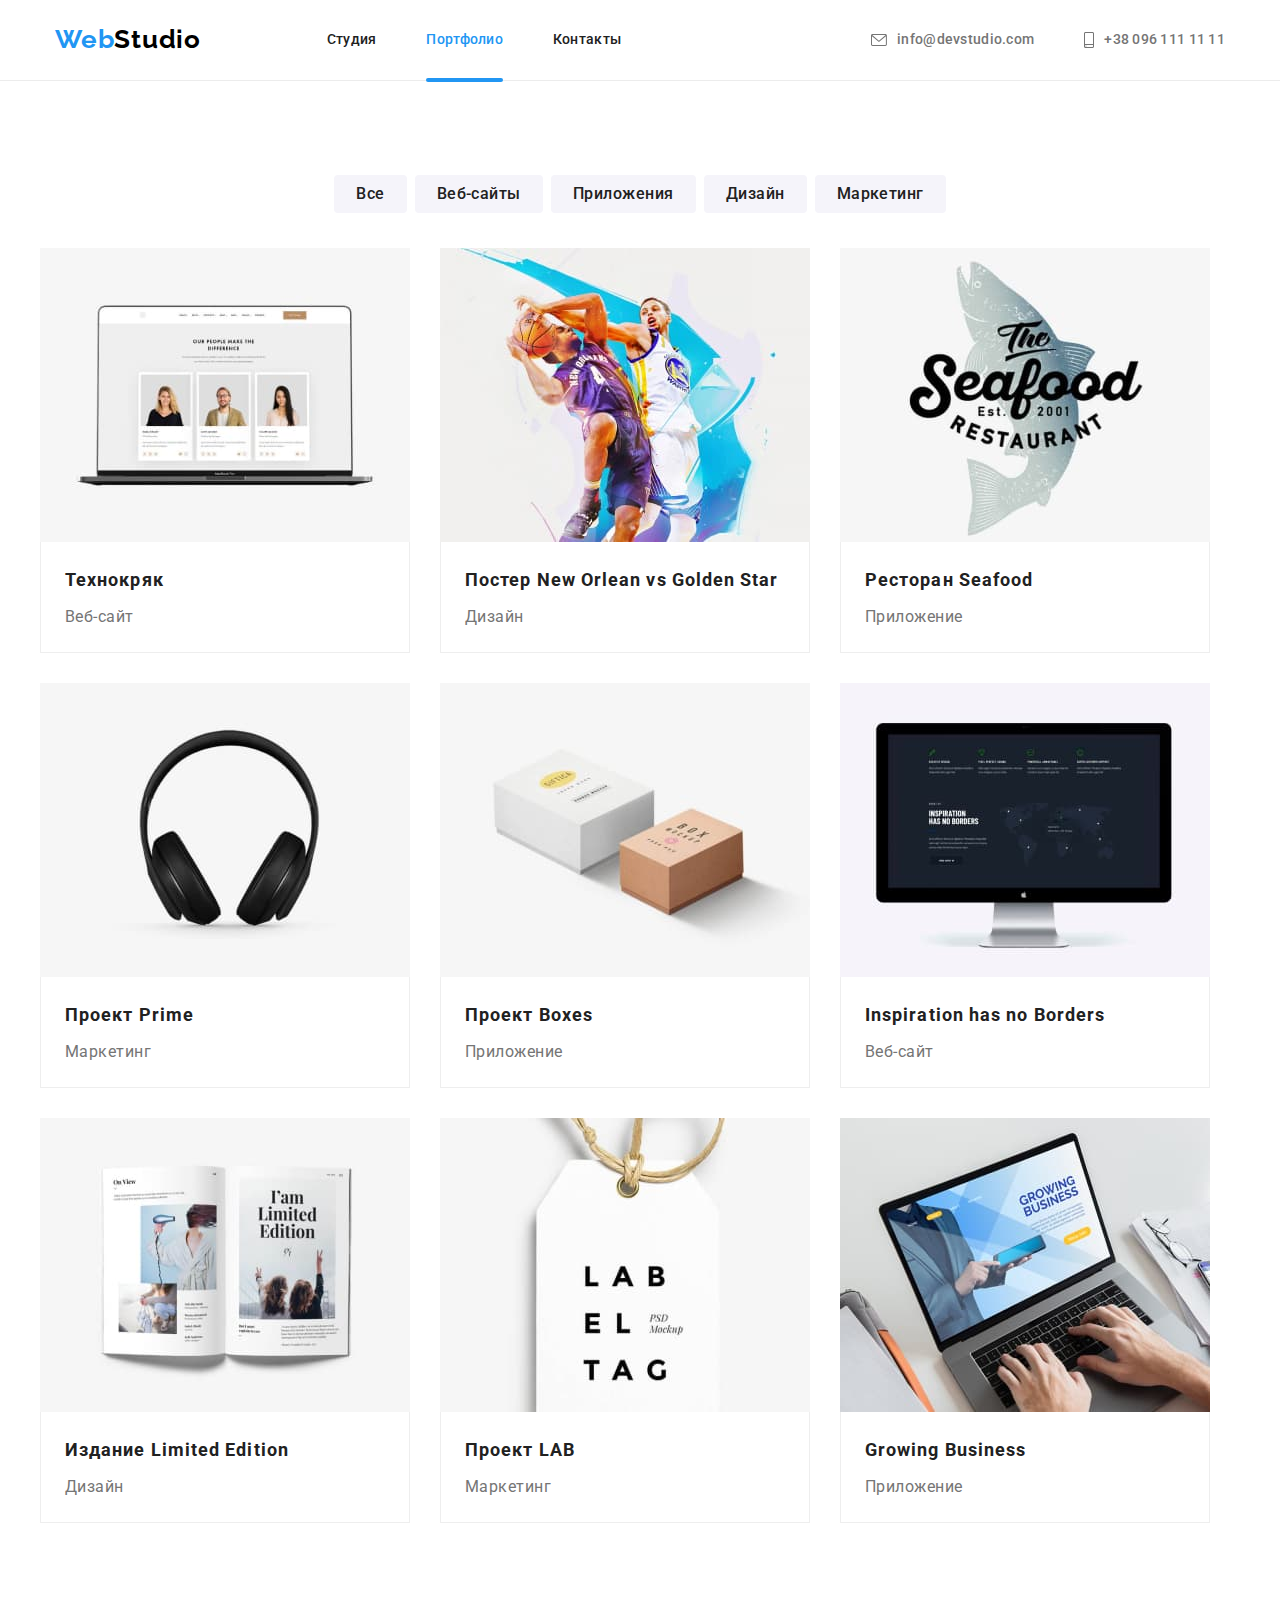
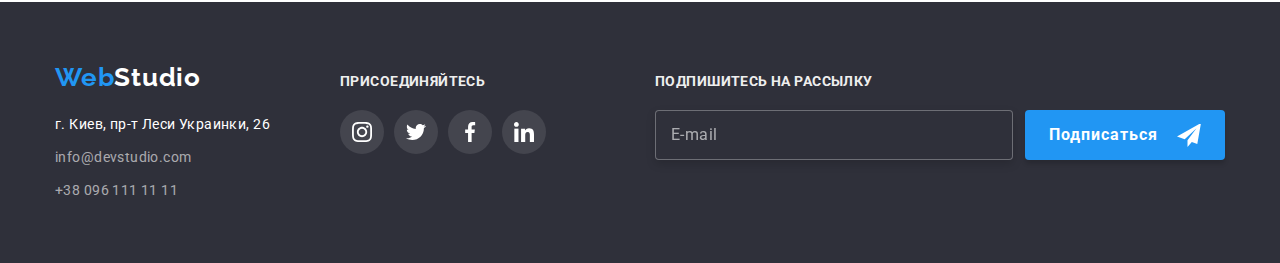
==== commit 9e0328dc: "nav__link--current" ====
--- a/portfolio.html
+++ b/portfolio.html
@@ -19,8 +19,8 @@
             <div class="menu-mobile-container" id="menu-mobile" data-menu>
                 <nav>
                     <ul class="nav">
-                        <li class="nav__item"><a class="nav__link nav__link--current" href="index.html">Студия</a></li>
-                        <li class="nav__item"><a class="nav__link" href="portfolio.html">Портфолио</a></li>
+                        <li class="nav__item"><a class="nav__link" href="index.html">Студия</a></li>
+                        <li class="nav__item"><a class="nav__link nav__link--current" href="portfolio.html">Портфолио</a></li>
                         <li class="nav__item"><a class="nav__link" href="#">Контакты</a></li>
                     </ul>
                 </nav>
